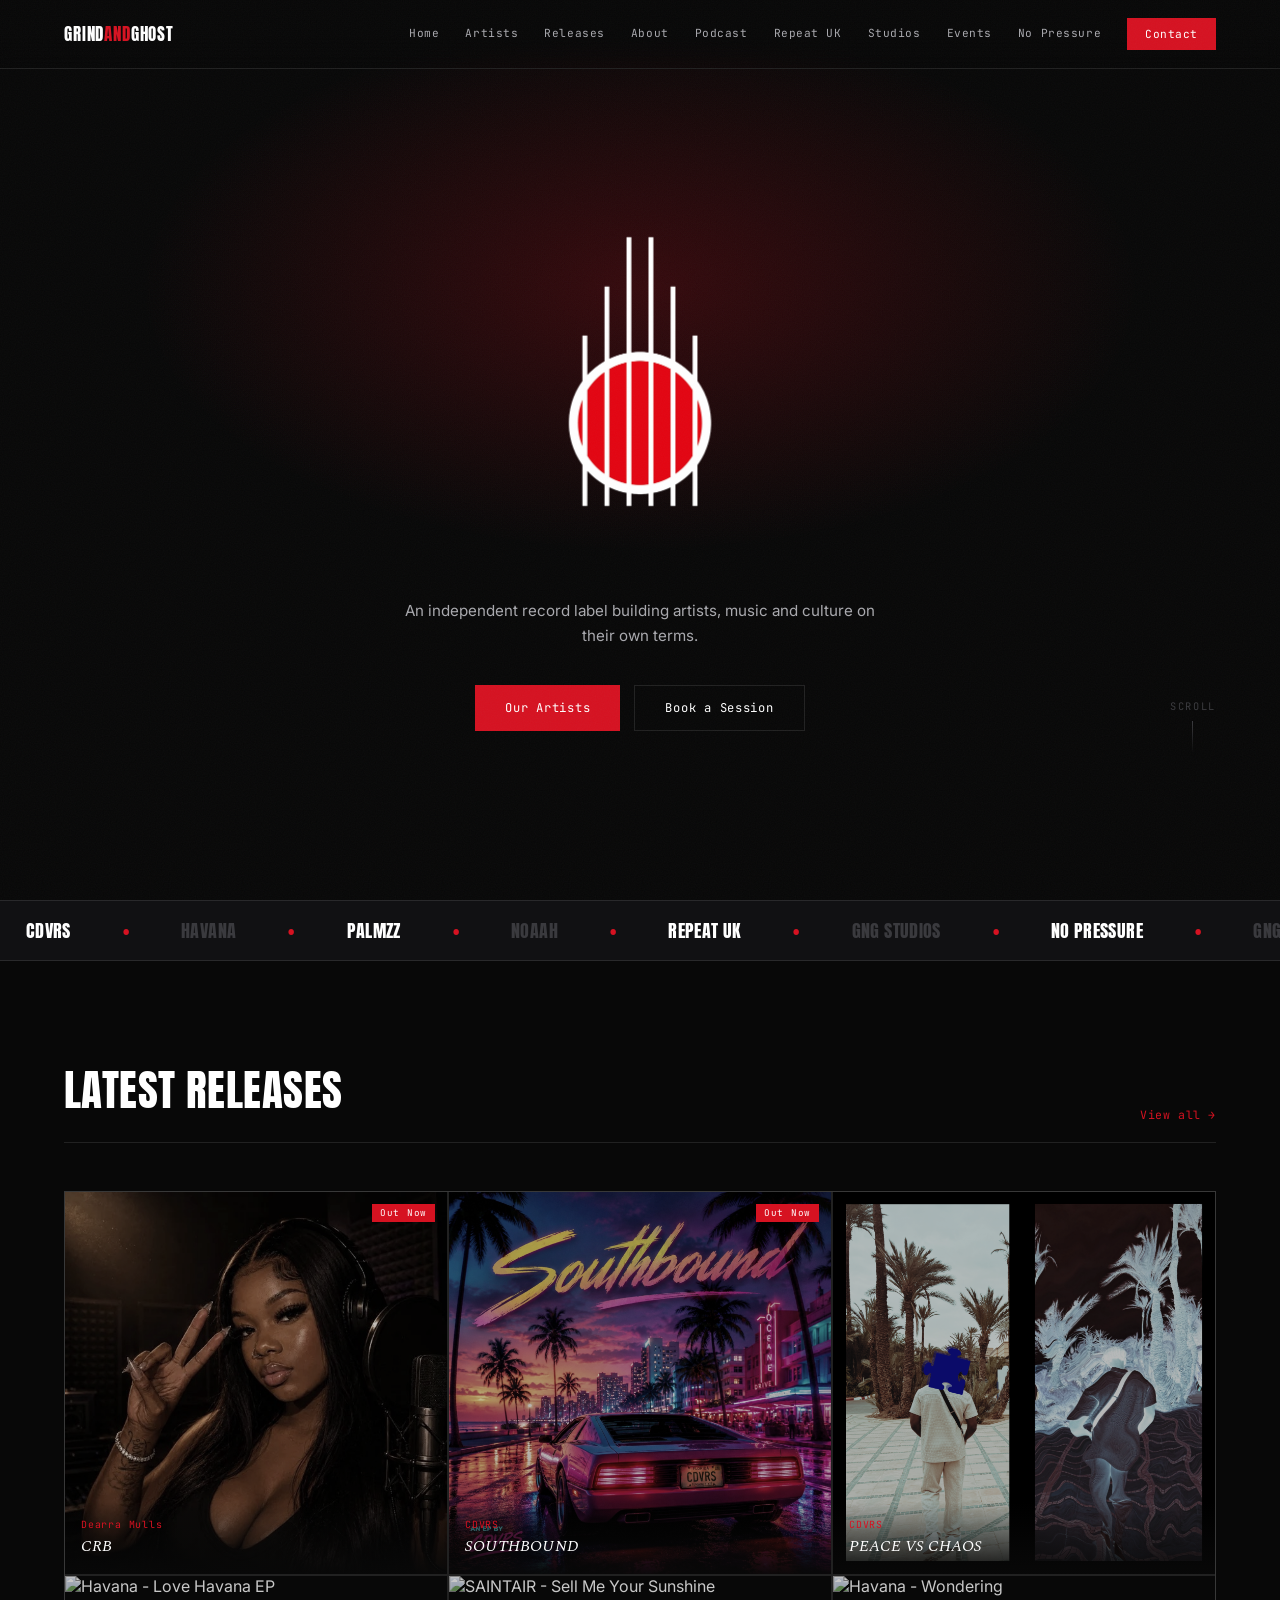
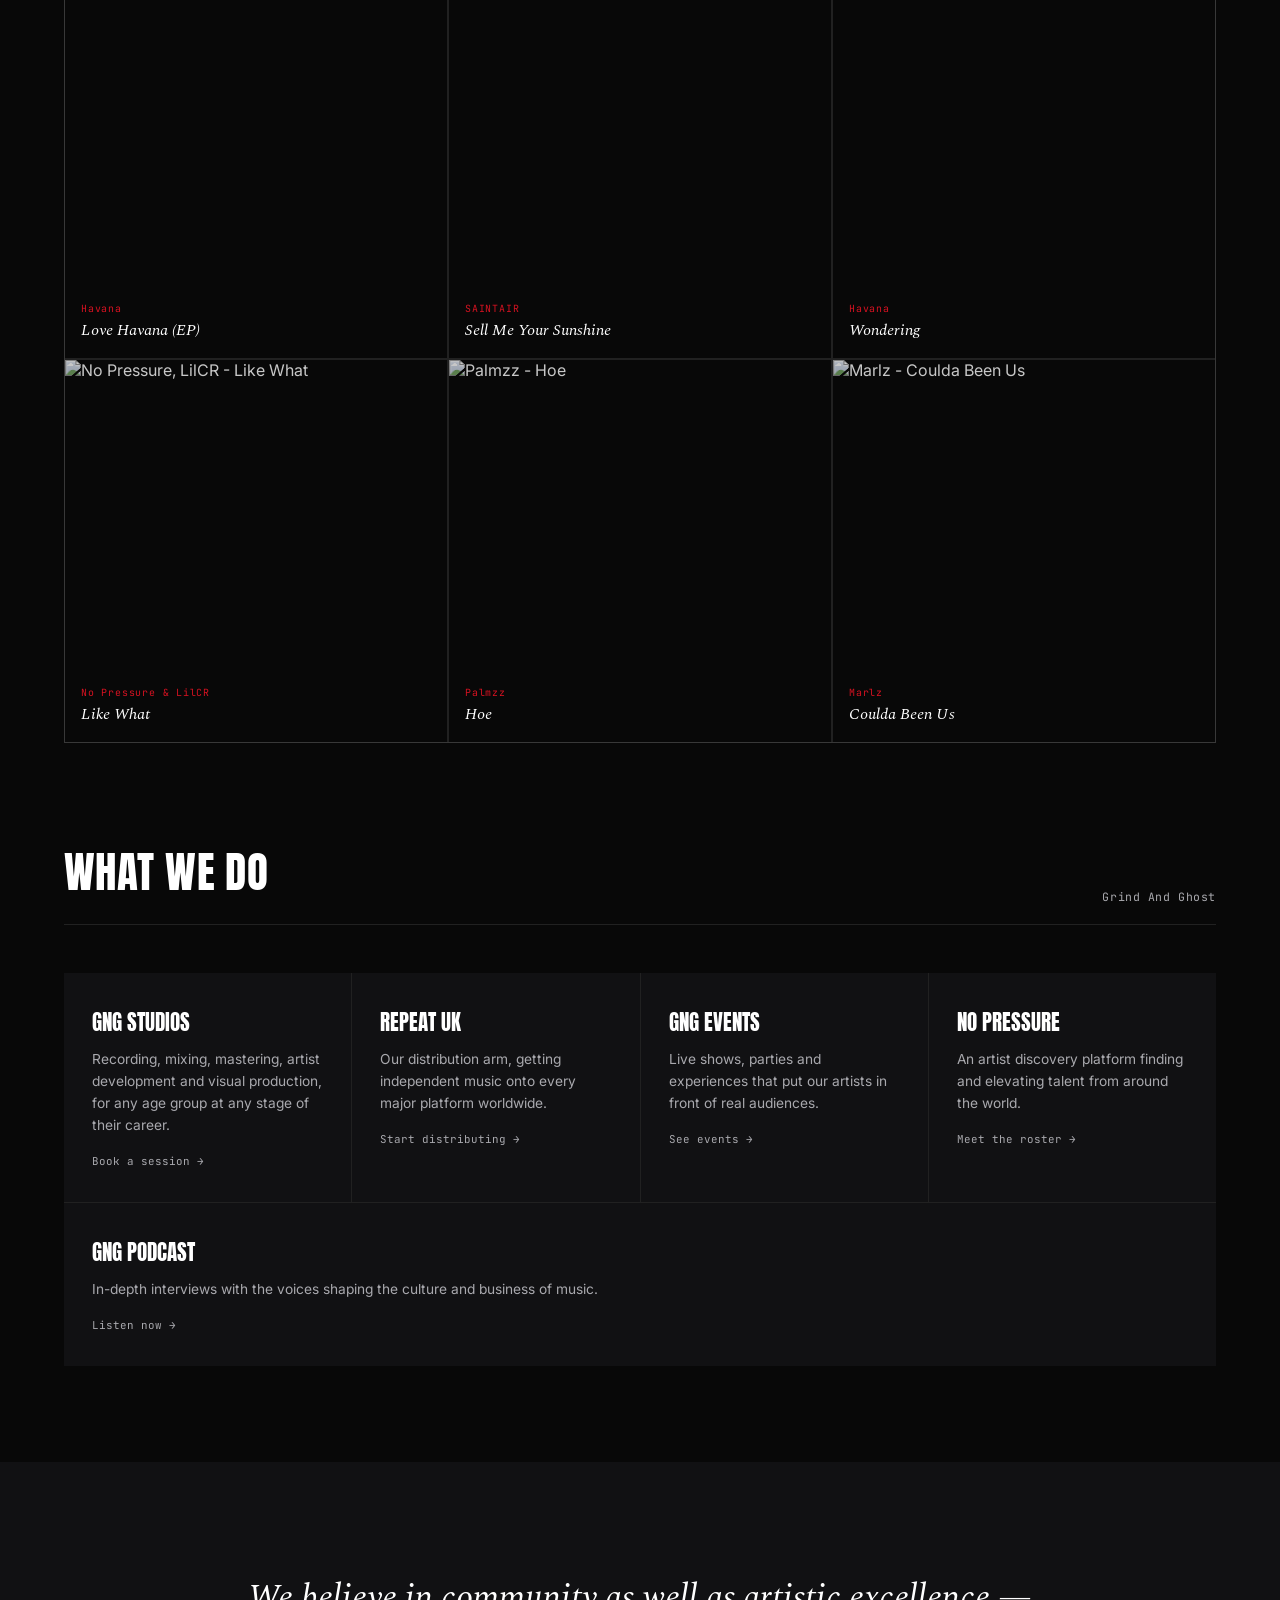
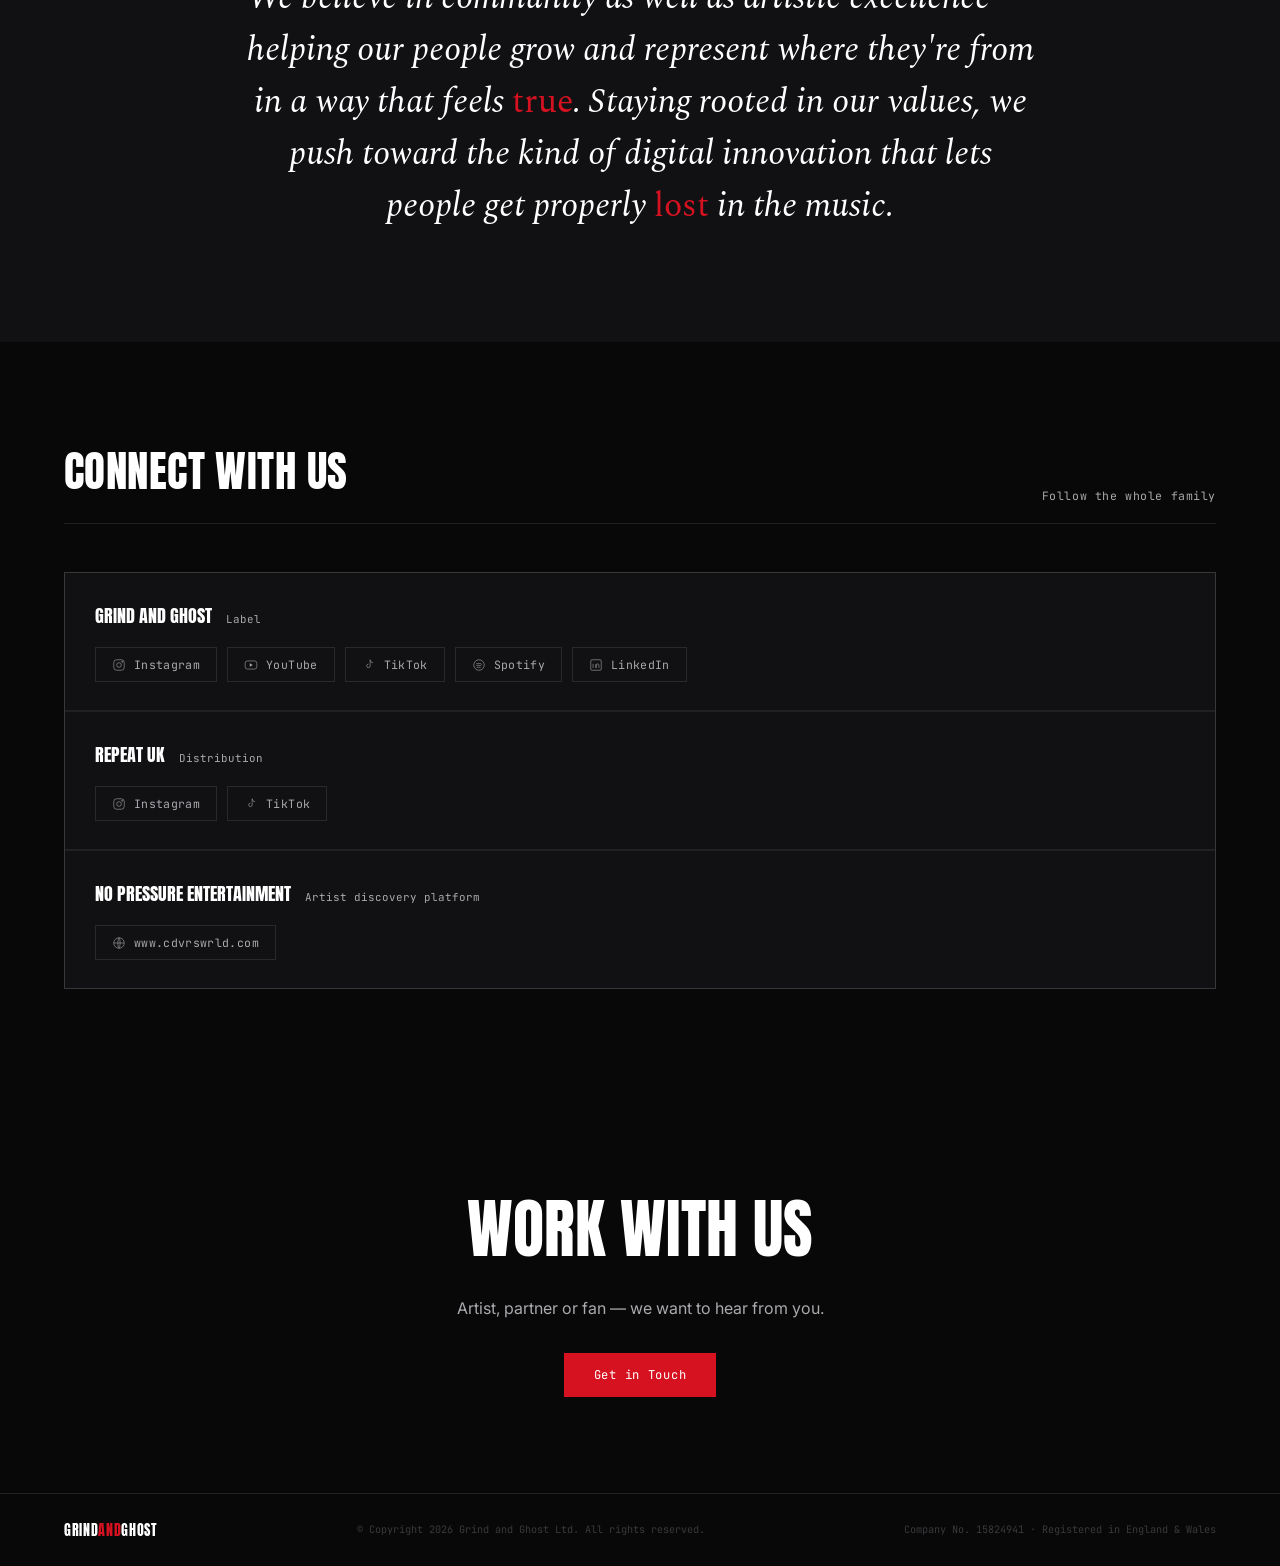
==== index.html @ 0cad4a70 "Support clean page routes and SEO" ====
<!DOCTYPE html>
<html lang="en">
<head>
<meta charset="UTF-8">
<meta name="viewport" content="width=device-width, initial-scale=1.0">
<title>Grind And Ghost </title>
<link rel="canonical" href="https://www.grindandghost.com/">
<meta property="og:url" content="https://www.grindandghost.com/">
<meta property="og:title" content="Grind And Ghost Records">
<meta property="og:site_name" content="Grind And Ghost Records">
<meta name="description" content="Grind And Ghost Records — independent label, studios, distribution and events.">
<link rel="icon" type="image/png" href="Images%20/GhostNGrind%20F2-11%20-%20Transparent.png">
<link href="https://fonts.googleapis.com/css2?family=Anton&family=Spectral:ital,wght@0,400;1,400&family=Inter:wght@400;500;600&family=JetBrains+Mono:wght@400;500&display=swap" rel="stylesheet">
<style>
:root{
  --black:#080808;
  --black2:#111113;
  --black3:#18181b;
  --white:#ffffff;
  --off:#a9a9ae;
  --red:#D61221;
  --red2:#b00e1b;
  --dim:#3a3a3e;
  --line:rgba(255,255,255,0.10);
}
*{margin:0;padding:0;box-sizing:border-box;}
html{scroll-behavior:smooth;}
body{background:var(--black);color:var(--white);font-family:'Inter',sans-serif;overflow-x:hidden;}
::selection{background:var(--red);color:var(--white);}
a{color:inherit;}
img{display:block;max-width:100%;}

/* ── GRAIN ── */
.grain{position:fixed;inset:0;pointer-events:none;z-index:100;opacity:0.035;
  background-image:url("data:image/svg+xml,%3Csvg xmlns='http://www.w3.org/2000/svg' width='200' height='200'%3E%3Cfilter id='n'%3E%3CfeTurbulence type='fractalNoise' baseFrequency='0.85' numOctaves='2' stitchTiles='stitch'/%3E%3C/filter%3E%3Crect width='100%25' height='100%25' filter='url(%23n)'/%3E%3C/svg%3E");}

/* ── REVEAL ── */
.reveal{opacity:0;transform:translateY(18px);transition:opacity .7s ease, transform .7s ease;}
.reveal.in{opacity:1;transform:translateY(0);}
@media(prefers-reduced-motion:reduce){.reveal{opacity:1;transform:none;transition:none;}}

/* ── HEADER ── */
header{
  position:fixed;top:0;left:0;right:0;z-index:50;
  display:flex;justify-content:space-between;align-items:center;
  padding:18px 5%;
  background:linear-gradient(to bottom,rgba(8,8,8,0.97) 55%,transparent);
  border-bottom:1px solid var(--line);
  backdrop-filter:blur(8px);
}
.logo{
  font-family:'Anton',sans-serif;font-size:1.05rem;letter-spacing:.05em;
  color:var(--white);text-decoration:none;cursor:pointer;
}
.logo span{color:var(--red);}
nav{display:flex;gap:26px;align-items:center;}
nav a{
  position:relative;color:var(--off);text-decoration:none;
  font-family:'JetBrains Mono',monospace;font-size:.7rem;
  letter-spacing:.05em;transition:color .2s;cursor:pointer;padding-bottom:3px;
}
nav a::after{
  content:'';position:absolute;left:0;bottom:0;width:0;height:1px;
  background:var(--red);transition:width .25s ease;
}
nav a:hover,nav a.active{color:var(--white);}
nav a:hover::after,nav a.active::after{width:100%;}
.nav-cta{
  background:var(--red);color:var(--white)!important;
  padding:9px 18px;font-family:'JetBrains Mono',monospace;
  font-size:.7rem;letter-spacing:.05em;border:none;cursor:pointer;
  transition:background .2s,transform .2s;text-decoration:none;
}
.nav-cta::after{display:none;}
.nav-cta:hover{background:var(--red2);transform:translateY(-1px);}
.burger{display:none;background:none;border:none;color:var(--white);
  font-family:'JetBrains Mono',monospace;font-size:.8rem;cursor:pointer;letter-spacing:.05em;}

/* ── PAGES ── */
.page{display:none;min-height:100svh;}
.page.active{display:block;}

/* ── HOME HERO ── */
.hero{
  min-height:100svh;display:flex;flex-direction:column;
  justify-content:center;align-items:center;text-align:center;
  padding:120px 5% 60px;
  background:radial-gradient(ellipse 60% 45% at 50% 32%,rgba(214,18,33,0.14),transparent 65%),var(--black);
  position:relative;overflow:hidden;
}
.hero-video-wrap{
  position:absolute;inset:0;z-index:0;overflow:hidden;pointer-events:none;
}
.hero-video-frame{
  position:absolute;top:50%;left:50%;
  width:100vw;height:56.25vw; /* 16:9 */
  min-height:100%;min-width:177.78vh; /* keeps 16:9 covering any container */
  transform:translate(-50%,-50%);
}
.hero-overlay{
  position:absolute;inset:0;z-index:1;
  background:
    radial-gradient(ellipse 60% 45% at 50% 32%,rgba(214,18,33,0.18),transparent 65%),
    linear-gradient(to bottom,rgba(8,8,8,.55) 0%,rgba(8,8,8,.75) 60%,rgba(8,8,8,.95) 100%);
}
.hero>*:not(.hero-video-wrap):not(.hero-overlay){position:relative;z-index:2;}
.hero-logo{
  width:min(72vw,520px);height:auto;
  object-fit:contain;
}
.hero h1{
  font-family:'Anton',sans-serif;font-weight:400;
  font-size:clamp(3.4rem,13vw,10.5rem);
  line-height:.85;text-transform:uppercase;letter-spacing:.01em;
}
.hero h1 .grind{color:var(--white);}
.hero h1 .and{
  display:block;font-family:'Spectral',serif;font-style:italic;font-weight:400;
  text-transform:none;font-size:.22em;color:var(--off);margin:.16em 0;letter-spacing:.02em;
}
.hero h1 .ghost{
  color:transparent;-webkit-text-stroke:1.5px var(--white);
  animation:flicker 8s ease-in-out infinite;
}
@keyframes flicker{0%,100%{opacity:1;}43%{opacity:1;}45%{opacity:.3;}47%{opacity:1;}74%{opacity:1;}75%{opacity:.5;}76%{opacity:1;}}
.hero-sub{max-width:480px;margin-top:30px;color:var(--off);font-size:.95rem;line-height:1.7;}
.hero-btns{display:flex;gap:14px;margin-top:36px;flex-wrap:wrap;justify-content:center;}
.btn-primary{
  background:var(--red);color:var(--white);padding:14px 30px;border:none;cursor:pointer;
  font-family:'JetBrains Mono',monospace;font-size:.76rem;letter-spacing:.06em;
  transition:.25s;text-decoration:none;display:inline-block;
}
.btn-primary:hover{background:var(--red2);transform:translateY(-2px);box-shadow:0 10px 30px -8px rgba(214,18,33,.5);}
.btn-outline{
  background:transparent;color:var(--white);padding:14px 30px;
  border:1px solid var(--line);cursor:pointer;
  font-family:'JetBrains Mono',monospace;font-size:.76rem;letter-spacing:.06em;
  transition:.25s;text-decoration:none;display:inline-block;
}
.btn-outline:hover{border-color:var(--white);transform:translateY(-2px);}
.btn-white{background:var(--white);color:var(--black);padding:14px 30px;border:none;cursor:pointer;font-family:'JetBrains Mono',monospace;font-size:.76rem;letter-spacing:.06em;transition:.25s;text-decoration:none;display:inline-block;}
.btn-white:hover{background:var(--off);transform:translateY(-2px);}
.scroll-hint{
  position:absolute;bottom:32px;left:50%;transform:translateX(-50%);
  display:flex;flex-direction:column;align-items:center;gap:8px;
  font-family:'JetBrains Mono',monospace;font-size:.65rem;letter-spacing:.16em;color:var(--dim);
}
.scroll-hint::after{content:'';width:1px;height:32px;background:linear-gradient(var(--dim),transparent);animation:drip 2.4s ease-in-out infinite;}
@keyframes drip{0%{transform:scaleY(0);transform-origin:top;opacity:0;}50%{opacity:1;transform:scaleY(1);}100%{opacity:0;transform:scaleY(1);}}
@media(prefers-reduced-motion:reduce){.hero h1 .ghost{animation:none;}.scroll-hint::after{animation:none;}}

/* ── MARQUEE ── */
.marquee-wrap{border-top:1px solid var(--line);border-bottom:1px solid var(--line);background:var(--black2);overflow:hidden;padding:16px 0;}
.marquee{display:flex;width:max-content;animation:scroll-left 32s linear infinite;}
.marquee span{
  font-family:'Anton',sans-serif;font-size:1.1rem;text-transform:uppercase;
  color:var(--dim);padding:0 26px;white-space:nowrap;letter-spacing:.02em;
  display:flex;align-items:center;gap:26px;
}
.marquee span.hi{color:var(--white);}
.marquee span::after{content:'•';color:var(--red);margin-left:26px;}
@keyframes scroll-left{from{transform:translateX(0);}to{transform:translateX(-50%);}}
@media(prefers-reduced-motion:reduce){.marquee{animation:none;}}

/* ── SECTION COMMONS ── */
.section{padding:96px 5%;}
.section-head{
  display:flex;justify-content:space-between;align-items:flex-end;
  border-bottom:1px solid var(--line);padding-bottom:20px;margin-bottom:48px;
  flex-wrap:wrap;gap:12px;
}
.section-head h2{
  font-family:'Anton',sans-serif;font-weight:400;
  font-size:clamp(1.8rem,3.5vw,2.7rem);text-transform:uppercase;letter-spacing:.01em;
}
.tag{font-family:'JetBrains Mono',monospace;font-size:.72rem;color:var(--off);letter-spacing:.05em;}

/* ── RELEASES GRID ── */
.releases-grid{display:grid;grid-template-columns:repeat(auto-fill,minmax(210px,1fr));gap:2px;background:var(--line);border:1px solid var(--line);}
.latest-releases-grid{grid-template-columns:repeat(3,minmax(0,1fr));}
.r-card{background:var(--black);aspect-ratio:1;position:relative;overflow:hidden;cursor:pointer;}
.r-card[hidden]{display:none;}
.release-search{display:flex;gap:12px;align-items:flex-end;margin-bottom:24px;}
.release-search .field{max-width:520px;}
.release-search input{width:100%;}
.release-search button{background:transparent;color:var(--off);border:1px solid var(--line);font-family:'JetBrains Mono',monospace;font-size:.7rem;letter-spacing:.05em;padding:10px 16px;cursor:pointer;transition:.2s;}
.release-search button:hover{color:var(--white);border-color:var(--white);}
.release-search-status{font-family:'JetBrains Mono',monospace;font-size:.68rem;color:var(--off);margin:-10px 0 18px;}
.release-empty{display:none;padding:42px 24px;border:1px solid var(--line);color:var(--off);font-family:'JetBrains Mono',monospace;font-size:.75rem;text-align:center;}
.release-empty.visible{display:block;}
@media(max-width:600px){.latest-releases-grid{grid-template-columns:repeat(2,minmax(0,1fr));}}
.r-card img{width:100%;height:100%;object-fit:cover;filter:grayscale(45%) brightness(.78);transition:filter .5s,transform .6s;}
.r-card:hover img{filter:grayscale(0%) brightness(1);transform:scale(1.06);}
.r-info{position:absolute;left:0;right:0;bottom:0;padding:16px;background:linear-gradient(to top,rgba(8,8,8,.97),transparent);}
.r-info .artist{display:block;font-family:'JetBrains Mono',monospace;font-size:.62rem;letter-spacing:.08em;color:var(--red);margin-bottom:3px;}
.r-info .title{font-family:'Spectral',serif;font-style:italic;font-size:1rem;}
.badge{position:absolute;top:12px;right:12px;background:var(--red);color:var(--white);font-family:'JetBrains Mono',monospace;font-size:.58rem;letter-spacing:.08em;padding:3px 8px;}

/* ── SERVICES ── */
.services-grid{display:flex;flex-wrap:wrap;gap:1px;background:var(--line);}
.services-grid .svc{flex:1 1 250px;}
.svc{background:var(--black2);padding:34px 26px;cursor:pointer;border-left:2px solid transparent;transition:.3s;}
.svc:hover{background:var(--black3);border-color:var(--red);}
.svc h3{font-family:'Anton',sans-serif;font-weight:400;font-size:1.3rem;text-transform:uppercase;margin-bottom:10px;}
.svc p{color:var(--off);font-size:.86rem;line-height:1.6;}
.svc .go{margin-top:18px;font-family:'JetBrains Mono',monospace;font-size:.68rem;color:var(--off);transition:color .2s;}
.svc:hover .go{color:var(--red);}

/* ── MANIFESTO ── */
.manifesto{background:var(--black2);text-align:center;padding:110px 5%;}
.manifesto blockquote{font-family:'Spectral',serif;font-style:italic;font-size:clamp(1.3rem,2.8vw,2.1rem);max-width:800px;margin:0 auto;line-height:1.55;color:var(--white);}
.manifesto blockquote .accent{color:var(--red);font-style:normal;}

/* ── SOCIAL HUB ── */
.social-hub{background:var(--black);}
.social-groups{display:flex;flex-direction:column;gap:2px;background:var(--line);border:1px solid var(--line);}
.social-group{background:var(--black2);padding:28px 30px;}
.social-group-head{display:flex;align-items:baseline;gap:14px;margin-bottom:18px;flex-wrap:wrap;}
.social-group-head h3{font-family:'Anton',sans-serif;font-weight:400;font-size:1.15rem;text-transform:uppercase;}
.social-group-head span{font-family:'JetBrains Mono',monospace;font-size:.68rem;color:var(--off);}
.social-links{display:flex;flex-wrap:wrap;gap:10px;}
.social-links a{
  display:flex;align-items:center;gap:8px;
  border:1px solid var(--line);padding:9px 16px;text-decoration:none;color:var(--off);
  font-family:'JetBrains Mono',monospace;font-size:.72rem;letter-spacing:.03em;
  transition:.2s;
}
.social-links a svg{width:14px;height:14px;flex-shrink:0;stroke:currentColor;fill:none;}
.social-links a:hover{background:var(--red);border-color:var(--red);color:var(--white);}

/* ── ARTIST BIO CARDS ── */
.page-hero{padding:150px 5% 76px;background:var(--black);border-bottom:1px solid var(--line);}
.page-hero h1{font-family:'Anton',sans-serif;font-weight:400;font-size:clamp(2.6rem,7.5vw,6.5rem);text-transform:uppercase;line-height:.88;margin-bottom:22px;}
.page-hero p{color:var(--off);max-width:560px;line-height:1.7;}

.artist-bios{display:flex;flex-direction:column;gap:2px;background:var(--line);border:1px solid var(--line);}
.artist-bio{background:var(--black2);padding:44px 5%;display:grid;grid-template-columns:220px 1fr;gap:40px;align-items:start;}
.artist-bio .avatar{
  width:220px;height:220px;background:linear-gradient(160deg,#1a0000,#080808);
  display:flex;align-items:center;justify-content:center;overflow:hidden;
}
.artist-bio .avatar img{width:100%;height:100%;object-fit:cover;filter:grayscale(35%) brightness(.85);}
.artist-bio .avatar span{font-family:'Anton',sans-serif;font-size:2.4rem;color:rgba(214,18,33,.22);}
.artist-bio h2{font-family:'Anton',sans-serif;font-weight:400;font-size:2rem;text-transform:uppercase;margin-bottom:6px;}
.artist-bio .genre{font-family:'JetBrains Mono',monospace;font-size:.7rem;color:var(--red);letter-spacing:.06em;margin-bottom:16px;}
.artist-bio p{color:var(--off);font-size:.9rem;line-height:1.75;margin-bottom:12px;max-width:640px;}
.artist-bio .abio-socials{display:flex;gap:10px;margin-top:16px;}
.artist-bio .abio-socials a{border:1px solid var(--line);padding:7px 14px;font-family:'JetBrains Mono',monospace;font-size:.68rem;text-decoration:none;color:var(--off);transition:.2s;display:flex;align-items:center;gap:6px;}
.artist-bio .abio-socials a svg{width:12px;height:12px;stroke:currentColor;fill:none;}
.artist-bio .abio-socials a:hover{background:var(--red);border-color:var(--red);color:var(--white);}
@media(max-width:720px){.artist-bio{grid-template-columns:1fr;}.artist-bio .avatar{width:140px;height:140px;}}

/* ── RELEASES PAGE ── */
.releases-full{padding:40px 5% 100px;}

/* ── ABOUT PAGE ── */
.about-body{padding:60px 5% 40px;max-width:900px;}
.about-body h2{font-family:'Anton',sans-serif;font-weight:400;font-size:clamp(1.5rem,3vw,2.2rem);text-transform:uppercase;margin-bottom:18px;margin-top:50px;}
.about-body h2:first-child{margin-top:0;}
.about-body p{color:var(--off);line-height:1.8;margin-bottom:16px;font-size:.95rem;}
.about-body p strong{color:var(--white);}
.team-grid{display:grid;grid-template-columns:repeat(auto-fit,minmax(240px,1fr));gap:2px;margin-top:14px;background:var(--line);border:1px solid var(--line);}
.team-card{background:var(--black2);padding:28px 24px;}
.team-card .name{font-family:'Anton',sans-serif;font-weight:400;font-size:1.2rem;text-transform:uppercase;}
.team-card .role{font-family:'JetBrains Mono',monospace;font-size:.66rem;color:var(--red);letter-spacing:.05em;margin-top:6px;line-height:1.5;}
.team-card .note{font-family:'Spectral',serif;font-style:italic;color:var(--off);font-size:.85rem;margin-top:10px;}

/* ── REPEAT UK ── */
.repeat-hero{background:linear-gradient(135deg,var(--red) 0%,#7a0000 100%);padding:150px 5% 76px;}
.repeat-hero h1{font-family:'Anton',sans-serif;font-weight:400;font-size:clamp(2.6rem,7.5vw,6.5rem);text-transform:uppercase;line-height:.88;color:var(--white);margin-bottom:16px;}
.repeat-hero p{color:rgba(255,255,255,.82);max-width:540px;line-height:1.7;}
.plans-grid{display:grid;grid-template-columns:repeat(auto-fit,minmax(250px,1fr));gap:2px;background:var(--line);}
.plan{background:var(--black2);padding:34px 26px;}
.plan.featured{background:var(--red);}
.plan .plan-name{font-family:'Anton',sans-serif;font-weight:400;font-size:1.4rem;text-transform:uppercase;margin-bottom:16px;}
.plan ul{list-style:none;display:flex;flex-direction:column;gap:10px;margin-bottom:26px;}
.plan ul li{font-size:.85rem;color:var(--off);padding-left:16px;position:relative;line-height:1.5;}
.plan.featured ul li{color:rgba(255,255,255,.88);}
.plan ul li::before{content:'';position:absolute;left:0;top:.5em;width:5px;height:5px;background:var(--red);}
.plan.featured ul li::before{background:var(--white);}
.faq-list{display:flex;flex-direction:column;}
.faq-item{border-bottom:1px solid var(--line);}
.faq-q{width:100%;background:none;border:none;color:var(--white);text-align:left;padding:20px 0;font-family:'Inter',sans-serif;font-size:.92rem;cursor:pointer;display:flex;justify-content:space-between;align-items:center;gap:16px;}
.faq-q .icon{color:var(--red);font-size:1.1rem;flex-shrink:0;}
.faq-a{max-height:0;overflow:hidden;transition:max-height .35s ease;color:var(--off);font-size:.88rem;line-height:1.7;}
.faq-a.open{max-height:300px;padding-bottom:18px;}

/* ── GNG STUDIOS ── */
.studios-services{display:flex;flex-wrap:wrap;gap:1px;background:var(--line);margin-bottom:56px;}
.studios-services .studio-svc{flex:1 1 220px;}
.studio-svc{background:var(--black2);padding:30px 24px;border-left:2px solid transparent;transition:.25s;}
.studio-svc:hover{border-color:var(--red);background:var(--black3);}
.studio-svc h3{font-family:'Anton',sans-serif;font-weight:400;font-size:1.1rem;text-transform:uppercase;margin-bottom:8px;}
.studio-svc p{color:var(--off);font-size:.84rem;line-height:1.55;}
.booking-cta{background:var(--red);padding:52px 5%;display:flex;justify-content:space-between;align-items:center;flex-wrap:wrap;gap:22px;}
.booking-cta h2{font-family:'Anton',sans-serif;font-weight:400;font-size:clamp(1.5rem,3vw,2.2rem);text-transform:uppercase;color:var(--white);}
.terms-box{background:var(--black2);padding:30px;border-left:2px solid var(--red);margin-top:14px;}
.terms-box h3{font-family:'Anton',sans-serif;font-weight:400;font-size:1.35rem;text-transform:uppercase;margin-bottom:24px;}
.terms-box h4{font-family:'JetBrains Mono',monospace;font-size:.76rem;letter-spacing:.04em;color:var(--white);margin:26px 0 10px;text-transform:uppercase;}
.terms-box h4:first-of-type{margin-top:0;}
.terms-box ul{padding-left:20px;margin:10px 0 16px;}
.terms-box li{color:var(--off);font-size:.84rem;line-height:1.7;margin-bottom:7px;}
.terms-box p{color:var(--off);font-size:.84rem;line-height:1.7;}
.terms-box p+p{margin-top:10px;}

/* ── PODCAST ── */
.ep-list{display:flex;flex-direction:column;gap:2px;background:var(--line);}
.ep{background:var(--black2);padding:24px 26px;display:flex;gap:18px;align-items:center;cursor:pointer;border-left:2px solid transparent;transition:.2s;}
.ep:hover{background:var(--black3);border-color:var(--red);}
.ep-num{font-family:'JetBrains Mono',monospace;font-size:.7rem;color:var(--dim);min-width:44px;}
.ep-info{flex:1;}
.ep-info h3{font-family:'Inter',sans-serif;font-weight:500;font-size:.92rem;margin-bottom:5px;}
.ep-info .ep-meta{font-family:'JetBrains Mono',monospace;font-size:.64rem;color:var(--off);}

/* ── EVENTS ── */
.events-note{background:var(--black2);padding:34px;border-left:2px solid var(--red);}
.events-note p{color:var(--off);font-size:.9rem;line-height:1.7;}
.events-note p+p{margin-top:12px;}

/* ── NO PRESSURE ── */
.np-intro{padding:56px 5%;max-width:820px;}
.np-intro p{color:var(--off);line-height:1.8;font-size:.95rem;margin-bottom:16px;}
.np-facts{display:grid;grid-template-columns:repeat(auto-fit,minmax(140px,1fr));gap:2px;background:var(--line);margin:36px 0;max-width:720px;}
.np-fact{background:var(--black2);padding:20px;text-align:center;}
.np-fact .country{font-family:'Anton',sans-serif;font-size:1rem;text-transform:uppercase;}

/* ── CONTACT PAGE ── */
.contact-wrap{display:grid;grid-template-columns:1fr 1fr;gap:70px;padding:56px 5% 40px;}
.contact-left h2{font-family:'Anton',sans-serif;font-weight:400;font-size:clamp(1.9rem,4vw,3rem);text-transform:uppercase;line-height:.95;margin-bottom:20px;}
.contact-left p{color:var(--off);line-height:1.7;max-width:400px;margin-bottom:24px;}
.contact-left a.email{font-family:'JetBrains Mono',monospace;color:var(--red);text-decoration:none;font-size:1rem;border-bottom:1px solid var(--red);padding-bottom:2px;}
form{display:flex;flex-direction:column;gap:16px;}
.row{display:flex;gap:16px;}
.field{flex:1;display:flex;flex-direction:column;gap:5px;}
label{font-family:'JetBrains Mono',monospace;font-size:.64rem;letter-spacing:.06em;color:var(--off);}
input,textarea{background:transparent;border:none;border-bottom:1px solid var(--line);color:var(--white);font-family:'Inter',sans-serif;font-size:.92rem;padding:10px 2px;outline:none;transition:border-color .2s;}
input:focus,textarea:focus{border-color:var(--red);}
textarea{resize:vertical;min-height:88px;}
.submit-btn{align-self:flex-start;background:var(--red);color:var(--white);border:none;font-family:'JetBrains Mono',monospace;font-size:.74rem;letter-spacing:.06em;padding:13px 26px;cursor:pointer;transition:.2s;margin-top:6px;}
.submit-btn:hover{background:var(--red2);transform:translateY(-2px);}
.form-success{font-family:'JetBrains Mono',monospace;font-size:.74rem;color:var(--red);margin-top:6px;}

/* ── FOOTER ── */
footer{border-top:1px solid var(--line);padding:26px 5%;display:flex;justify-content:space-between;align-items:center;flex-wrap:wrap;gap:12px;}
footer p{font-family:'JetBrains Mono',monospace;font-size:.64rem;color:var(--dim);}
footer .f-logo{font-family:'Anton',sans-serif;font-size:.85rem;letter-spacing:.05em;}
footer .f-logo span{color:var(--red);}

/* ── RESPONSIVE ── */
@media(max-width:900px){
  .contact-wrap{grid-template-columns:1fr;gap:44px;}
  .row{flex-direction:column;}
  .booking-cta{flex-direction:column;text-align:center;}
}
@media(max-width:768px){
  nav{position:fixed;top:0;right:0;height:100svh;width:74%;background:var(--black2);flex-direction:column;justify-content:center;gap:26px;padding:40px;transform:translateX(110%);transition:transform .35s ease;border-left:1px solid var(--line);z-index:49;}
  nav.open{transform:translateX(0);}
  nav a{font-size:.85rem;}
  .burger{display:block;z-index:51;position:relative;}
  .nav-cta{display:none;}
  .artist-bio{padding:34px 6%;}
}
@media(max-width:520px){
  .release-search{align-items:stretch;flex-direction:column;}
  .release-search .field{max-width:none;}
}
</style>
</head>
<body>

<div class="grain"></div>

<header>
  <div class="logo" onclick="go('home')">GRIND<span>AND</span>GHOST</div>
  <button class="burger" id="burger">MENU</button>
  <nav id="nav">
    <a href="/" onclick="go('home');return false;">Home</a>
    <a href="/artists" onclick="go('artists');return false;">Artists</a>
    <a href="/releases" onclick="go('releases');return false;">Releases</a>
    <a href="/about" onclick="go('about');return false;">About</a>
    <a href="/podcast" onclick="go('podcast');return false;">Podcast</a>
    <a href="/repeat" onclick="go('repeat');return false;">Repeat UK</a>
    <a href="/studios" onclick="go('studios');return false;">Studios</a>
    <a href="/events" onclick="go('events');return false;">Events</a>
    <a href="/nopressure" onclick="go('nopressure');return false;">No Pressure</a>
    <a href="/contact" onclick="go('contact');return false;" class="nav-cta">Contact</a>
  </nav>
</header>

<!-- ══════════════════════════════ HOME ══════════════════════════════ -->
<div id="page-home" class="page active">

  <div class="hero">
    <div class="hero-video-wrap">
      <video class="hero-video-frame" src="Images%20/0902.mp4"
        autoplay muted loop playsinline preload="auto"
        aria-label="Grind and Ghost background video"></video>
    </div>
    <div class="hero-overlay"></div>
    <img class="hero-logo" src="Images%20/GhostNGrind%20F2-11%20-%20Transparent.png" alt="Grind and Ghost">
    <p class="hero-sub">An independent record label building artists, music and culture on their own terms.</p>
    <div class="hero-btns">
      <button class="btn-primary" onclick="go('artists')">Our Artists</button>
      <button class="btn-outline" onclick="go('studios')">Book a Session</button>
    </div>
    <div class="scroll-hint">SCROLL</div>
  </div>

  <div class="marquee-wrap">
    <div class="marquee">
      <span class="hi">CDVRS</span><span>HAVANA</span><span class="hi">PALMZZ</span><span>NOAAH</span><span class="hi">REPEAT UK</span><span>GNG STUDIOS</span><span class="hi">NO PRESSURE</span><span>GNG EVENTS</span>
      <span class="hi">CDVRS</span><span>HAVANA</span><span class="hi">PALMZZ</span><span>NOAAH</span><span class="hi">REPEAT UK</span><span>GNG STUDIOS</span><span class="hi">NO PRESSURE</span><span>GNG EVENTS</span>
    </div>
  </div>

  <!-- RELEASES PREVIEW -->
  <div class="section reveal">
    <div class="section-head">
      <h2>Latest Releases</h2>
      <span class="tag" style="cursor:pointer;color:var(--red);" onclick="go('releases')">View all →</span>
    </div>
    <div class="releases-grid latest-releases-grid">
      <div class="r-card">
        <img src="Images /DMULLS.jpeg" alt="DMULLS"">
         <span class="badge">Out Now</span>
        <div class="r-info"><span class="artist">Dearra Mulls</span><span class="title">CRB</span></div>
      </div>
      <div class="r-card">
        <img src="Images /SOUTHBOUND COVER ART.JPG" alt="CDVRS - SOUTHBOUND">
         <span class="badge">Out Now</span>
        <div class="r-info"><span class="artist">CDVRS</span><span class="title">SOUTHBOUND</span></div>
      </div>
      <div class="r-card">
        <img src="Images /PEACE_VS_ CHAOS.png" alt="CDVRS - PEACE VS CHAOS">
        <div class="r-info"><span class="artist">CDVRS</span><span class="title">PEACE VS CHAOS</span></div>
      </div>
      <div class="r-card">
        <img src="https://static.wixstatic.com/media/d47fe6_d2923ff22c974ed7b32b780286e2e3c5~mv2.jpg" alt="Havana - Love Havana EP"> 
        <div class="r-info"><span class="artist">Havana</span><span class="title">Love Havana (EP)</span></div>
      </div>
      <div class="r-card">
        <img src="https://static.wixstatic.com/media/d47fe6_7c61aa3bfbd144419d035ca2f19e7826~mv2.jpg" alt="SAINTAIR - Sell Me Your Sunshine">
        <div class="r-info"><span class="artist">SAINTAIR</span><span class="title">Sell Me Your Sunshine</span></div>
      </div>
      <div class="r-card">
        <img src="https://static.wixstatic.com/media/d47fe6_87e1a03a274740d29d9d958937e986d7~mv2.jpg" alt="Havana - Wondering">
        <div class="r-info"><span class="artist">Havana</span><span class="title">Wondering</span></div>
      </div>
      <div class="r-card">
        <img src="https://static.wixstatic.com/media/d47fe6_7ccad37628ee4de1a29ada52da807a7f~mv2.jpg" alt="No Pressure, LilCR - Like What">
        <div class="r-info"><span class="artist">No Pressure &amp; LilCR</span><span class="title">Like What</span></div>
      </div>
      <div class="r-card">
        <img src="https://static.wixstatic.com/media/d47fe6_4cae421cd06b4369b6131d1e48c30961~mv2.jpg" alt="Palmzz - Hoe">
        <div class="r-info"><span class="artist">Palmzz</span><span class="title">Hoe</span></div>
      </div>
      <div class="r-card">
        <img src="https://static.wixstatic.com/media/d47fe6_c8d96eed6a75495cbfdb6a099d508cf4~mv2.png" alt="Marlz - Coulda Been Us">
        <div class="r-info"><span class="artist">Marlz</span><span class="title">Coulda Been Us</span></div>
      </div>
    </div>
  </div>

  <!-- SERVICES -->
  <div class="section reveal" style="padding-top:0;">
    <div class="section-head">
      <h2>What We Do</h2>
      <span class="tag">Grind And Ghost</span>
    </div>
    <div class="services-grid">
      <div class="svc" onclick="go('studios')">
        <h3>GNG Studios</h3>
        <p>Recording, mixing, mastering, artist development and visual production, for any age group at any stage of their career.</p>
        <div class="go">Book a session →</div>
      </div>
      <div class="svc" onclick="go('repeat')">
        <h3>Repeat UK</h3>
        <p>Our distribution arm, getting independent music onto every major platform worldwide.</p>
        <div class="go">Start distributing →</div>
      </div>
      <div class="svc" onclick="go('events')">
        <h3>GNG Events</h3>
        <p>Live shows, parties and experiences that put our artists in front of real audiences.</p>
        <div class="go">See events →</div>
      </div>
      <div class="svc" onclick="go('nopressure')">
        <h3>No Pressure</h3>
        <p>An artist discovery platform finding and elevating talent from around the world.</p>
        <div class="go">Meet the roster →</div>
      </div>
      <div class="svc" onclick="go('podcast')">
        <h3>GNG Podcast</h3>
        <p>In-depth interviews with the voices shaping the culture and business of music.</p>
        <div class="go">Listen now →</div>
      </div>
    </div>
  </div>

  <!-- MANIFESTO -->
  <div class="manifesto reveal">
    <blockquote>
      We believe in community as well as artistic excellence — helping our people grow and represent where they're from in a way that feels <span class="accent">true</span>. Staying rooted in our values, we push toward the kind of digital innovation that lets people get properly <span class="accent">lost</span> in the music.
    </blockquote>
  </div>

  <!-- SOCIAL HUB -->
  <div class="section social-hub reveal">
    <div class="section-head">
      <h2>Connect With Us</h2>
      <span class="tag">Follow the whole family</span>
    </div>
    <div class="social-groups">
      <div class="social-group">
        <div class="social-group-head"><h3>Grind And Ghost</h3><span>Label </span></div>
        <div class="social-links">
          <a href="https://www.instagram.com/grindandghost/" target="_blank" rel="noopener"><svg viewBox="0 0 24 24"><rect x="3" y="3" width="18" height="18" rx="5"/><circle cx="12" cy="12" r="4"/><circle cx="17.5" cy="6.5" r="1"/></svg>Instagram</a>
          <a href="https://www.youtube.com/@grindandghostrecords/featured" target="_blank" rel="noopener"><svg viewBox="0 0 24 24"><rect x="2" y="5" width="20" height="14" rx="4"/><path d="M10 9l5 3-5 3z" fill="currentColor" stroke="none"/></svg>YouTube</a>
          <a href="https://www.tiktok.com/@grindandghost?lang=en" target="_blank" rel="noopener"><svg viewBox="0 0 24 24"><path d="M14 3v10.5a3 3 0 1 1-3-3"/><path d="M14 3c0 3 2.5 5 5 5"/></svg>TikTok</a>
          <a href="https://open.spotify.com/artist/0DGQqQUltmg7eUOd0HeUaS" target="_blank" rel="noopener"><svg viewBox="0 0 24 24"><circle cx="12" cy="12" r="9"/><path d="M7 10c3-1 8-1 10 1M7.5 13c2.5-.8 6.5-.6 8.5.8M8 16c2-.5 5-.4 6.5.6"/></svg>Spotify</a>
          <a href="https://uk.linkedin.com/in/ayo-peters-698222203" target="_blank" rel="noopener"><svg viewBox="0 0 24 24"><rect x="3" y="3" width="18" height="18" rx="2"/><path d="M7 10v7M7 7v.01M12 17v-4.5c0-1.5 1-2.5 2.5-2.5S17 11 17 12.5V17M12 10.5V17"/></svg>LinkedIn</a>
        </div>
      </div>
      <div class="social-group">
        <div class="social-group-head"><h3>Repeat UK</h3><span>Distribution</span></div>
        <div class="social-links">
          <a href="https://www.instagram.com/repeat.uk/" target="_blank" rel="noopener"><svg viewBox="0 0 24 24"><rect x="3" y="3" width="18" height="18" rx="5"/><circle cx="12" cy="12" r="4"/><circle cx="17.5" cy="6.5" r="1"/></svg>Instagram</a>
          <a href="https://www.tiktok.com/@repeat.uk" target="_blank" rel="noopener"><svg viewBox="0 0 24 24"><path d="M14 3v10.5a3 3 0 1 1-3-3"/><path d="M14 3c0 3 2.5 5 5 5"/></svg>TikTok</a>
        </div>
      </div>
      <div class="social-group">
        <div class="social-group-head"><h3>No Pressure Entertainment</h3><span>Artist discovery platform</span></div>
        <div class="social-links">
          <a href="https://www.cdvrswrld.com/" target="_blank" rel="noopener"><svg viewBox="0 0 24 24"><circle cx="12" cy="12" r="9"/><path d="M3 12h18M12 3c2.5 2.5 2.5 15.5 0 18M12 3c-2.5 2.5-2.5 15.5 0 18"/></svg>www.cdvrswrld.com</a>
        </div>
      </div>
    </div>
  </div>

  <!-- CONTACT CTA -->
  <div class="section reveal" style="text-align:center;">
    <h2 style="font-family:'Anton',sans-serif;font-weight:400;font-size:clamp(2rem,5vw,4rem);text-transform:uppercase;margin-bottom:18px;">Work With Us</h2>
    <p style="color:var(--off);max-width:440px;margin:0 auto 30px;line-height:1.7;">Artist, partner or fan — we want to hear from you.</p>
    <button class="btn-primary" onclick="go('contact')">Get in Touch</button>
  </div>

</div>

<!-- ══════════════════════════════ ARTISTS ══════════════════════════════ -->
<div id="page-artists" class="page">
  <div class="page-hero">
    <h1>Our<br><span style="color:var(--red);">Artists</span></h1>
    <p>The roster building the sound of Grind And Ghost, one release at a time.</p>
  </div>
  <div class="section">
    <div class="artist-bios">
      <div class="artist-bio">
        <div class="avatar"><img src="Images%20/CDVRS.JPG" alt="CDVRS"></div>
        <div>
          <h2>CDVRS</h2>
          <div class="genre">Producer &amp; Engineer</div>
          <p>CDVRS (Cameron Dankwa) is a UK-based engineer and producer known for his work in urban and commercial music. His passion for music started in school, and by university he'd moved into engineering — using the COVID lockdowns to dive deeper into production with Logic and FL Studio, studying the greats along the way.</p>
          <p>What began as beat-making grew into a deeper love for mixing, taught largely through tutorials and mixing vocals for friends before his debut track with BabyBell (now MUDMUNI). By summer 2020 he'd expanded across university networks connecting with artists UK-wide, and in 2022 launched No Pressure — a platform now working with talent across France, Italy, Ghana and beyond. Today CDVRS runs his own collective alongside Grind and Ghost Records.</p>
          <div class="abio-socials">
            <a href="https://www.instagram.com/camerondankwa/" target="_blank" rel="noopener">Instagram</a>
            <a href="https://www.tiktok.com/@cdvrs_?lang=en" target="_blank" rel="noopener">TikTok</a>
            <a href="https://open.spotify.com/artist/5DWvafXQFBWjVcG9mfQ22t" target="_blank" rel="noopener">Spotify</a>
          </div>
        </div>
      </div>
      <div class="artist-bio">
        <div class="avatar"><img src="https://static.wixstatic.com/media/d47fe6_bf6500ea6e034bfa80d9725136d5be0f~mv2.jpg" alt="Havana"></div>
        <div>
          <h2>Havana</h2>
          <div class="genre">Alternative R&amp;B</div>
          <p>Havana is a London-based alternative R&amp;B singer-songwriter carving out a distinctive space with her deeply soulful sound and emotionally honest approach to music. Known for her rich vocal tone and transparent songwriting, she blends modern R&amp;B with the warmth of neo-soul.</p>
          <p>Her artistry explores loyalty, self-worth, desire and emotional growth — balancing vulnerability with confidence so the music feels personal yet universally relatable. As her presence in the UK R&amp;B scene keeps rising, she stands out for her honesty, depth and unmistakable soul.</p>
          <div class="abio-socials">
            <a href="https://www.instagram.com/havanabtw/" target="_blank" rel="noopener">Instagram</a>
            <a href="https://www.tiktok.com/@havanabtw" target="_blank" rel="noopener">TikTok</a>
            <a href="https://open.spotify.com/artist/0py69XCDWIykl7VofDhOk2" target="_blank" rel="noopener">Spotify</a>
          </div>
        </div>
      </div>
      <div class="artist-bio">
        <div class="avatar"><img src="https://static.wixstatic.com/media/d47fe6_7981cbf50643439580890d826deadb02~mv2.jpg" alt="Palmzz"></div>
        <div>
          <h2>Palmzz</h2>
          <div class="genre">UK Rap</div>
          <p>One of the newer signings to the Grind and Ghost family, Palmzz brings a unique sound and undeniable energy to the roster. With a fast-growing catalogue and thrilling plans in motion, Palmzz is set to make real waves in the industry.</p>
          <div class="abio-socials">
            <a href="https://www.instagram.com/palmzz.ldn/" target="_blank" rel="noopener">Instagram</a>
            <a href="https://www.tiktok.com/@palmzz.ldn?lang=en" target="_blank" rel="noopener">TikTok</a>
            <a href="https://open.spotify.com/artist/7B9W97wIupnqvsJVRK7XYB" target="_blank" rel="noopener">Spotify</a>
          </div>
        </div>
      </div>
      <div class="artist-bio">
        <div class="avatar"><img src="https://static.wixstatic.com/media/d47fe6_d04edb1b49774a1487116ff09b71d0df~mv2.jpg" alt="Noaah"></div>
        <div>
          <h2>Noaah</h2>
          <div class="genre">R&amp;B / Pop</div>
          <p>Noaah — the extra "A" a mark of his own artistic identity — is a London-based artist making music that aims to connect on a personal level. His lyrics invite listeners to find their own experience inside his, and he deeply values everyone who takes the time to sit with his music.</p>
          <div class="abio-socials">
            <a href="https://www.instagram.com/noaahmsc/?hl=en-gb" target="_blank" rel="noopener">Instagram</a>
            <a href="https://open.spotify.com/artist/3Og0HlgdW9l89ref8rY5DX" target="_blank" rel="noopener">Spotify</a>
          </div>
        </div>
      </div>
    </div>
  </div>
</div>

<!-- ══════════════════════════════ RELEASES ══════════════════════════════ -->
<div id="page-releases" class="page">
  <div class="page-hero">
    <h1>Releases</h1>
    <p>Everything that's come out of Grind And Ghost. </p>
  </div>
  <div class="releases-full">
    <div class="release-search">
      <div class="field">
        <label for="releaseSearch">Search releases</label>
        <input id="releaseSearch" type="search" placeholder="Search by song or artist" autocomplete="off">
      </div>
      <button id="clearReleaseSearch" type="button">Clear</button>
    </div>
    <p id="releaseSearchStatus" class="release-search-status" aria-live="polite"></p>
    <div class="releases-grid">
      <div class="r-card">
        <img src="https://static.wixstatic.com/media/d47fe6_d2923ff22c974ed7b32b780286e2e3c5~mv2.jpg" alt="Havana - Love Havana EP">
        <div class="r-info"><span class="artist">Havana</span><span class="title">Love Havana (EP)</span></div>
      </div>
      <div class="r-card">
        <img src="https://static.wixstatic.com/media/d47fe6_7c61aa3bfbd144419d035ca2f19e7826~mv2.jpg" alt="SAINTAIR - Sell Me Your Sunshine">
        <div class="r-info"><span class="artist">SAINTAIR</span><span class="title">Sell Me Your Sunshine</span></div>
      </div>
      <div class="r-card">
        <img src="https://static.wixstatic.com/media/d47fe6_87e1a03a274740d29d9d958937e986d7~mv2.jpg" alt="Havana - Wondering">
        <div class="r-info"><span class="artist">Havana</span><span class="title">Wondering</span></div>
      </div>
      <div class="r-card">
        <img src="https://static.wixstatic.com/media/d47fe6_7ccad37628ee4de1a29ada52da807a7f~mv2.jpg" alt="No Pressure, LilCR - Like What">
        <div class="r-info"><span class="artist">No Pressure &amp; LilCR</span><span class="title">Like What</span></div>
      </div>
      <div class="r-card">
        <img src="https://static.wixstatic.com/media/d47fe6_4cae421cd06b4369b6131d1e48c30961~mv2.jpg" alt="Palmzz - Hoe">
        <div class="r-info"><span class="artist">Palmzz</span><span class="title">Hoe</span></div>
      </div>
      <div class="r-card">
        <img src="https://static.wixstatic.com/media/d47fe6_c8d96eed6a75495cbfdb6a099d508cf4~mv2.png" alt="Marlz - Coulda Been Us">
        <div class="r-info"><span class="artist">Marlz</span><span class="title">Coulda Been Us</span></div>
      </div>
      <a class="r-card" href="https://ffm.to/8dxd248" target="_blank" rel="noopener">
        <img src="Images /LUCKY.jpeg" alt="SoLore - LUCKY$TARZ">
        <div class="r-info"><span class="artist">SoLore</span><span class="title">LUCKY$TARZ</span></div>
      </a>
      <a class="r-card" href="https://www.youtube.com/watch?v=ttB4kMAkF6I" target="_blank" rel="noopener">
        <img src="Images /Body_Litefeet.jpg" alt="wspkartel - Body Litefeet">
        <div class="r-info"><span class="artist">wspkartel</span><span class="title">Body Litefeet</span></div>
      </a>
      <a class="r-card" href="https://www.youtube.com/watch?v=-QPo3XJRsmM" target="_blank" rel="noopener">
        <img src="Images /SOUTHBOUND COVER ART.JPG" alt="CDVRS - BAKE">
        <div class="r-info"><span class="artist">CDVRS</span><span class="title">BAKE</span></div>
      </a>
      <a class="r-card" href="https://www.youtube.com/watch?v=TC-XBI7aqm0" target="_blank" rel="noopener">
        <img src="/Images /SOUTHBOUND COVER ART.JPG" alt="CDVRS - SOUTHBOUND">
        <div class="r-info"><span class="artist">CDVRS</span><span class="title">SOUTHBOUND</span></div>
      </a>
      <a class="r-card" href="https://www.youtube.com/watch?v=UAF0eF-xTvo" target="_blank" rel="noopener">
        <img src="Images /SOUTHBOUND COVER ART.JPG" alt="CDVRS - REFLECT">
        <div class="r-info"><span class="artist">CDVRS</span><span class="title">REFLECT</span></div>
      </a>
      <a class="r-card" href="https://www.youtube.com/watch?v=FzxCkDV_iBc" target="_blank" rel="noopener">
        <img src="Images /CHLOE.jpeg" alt="Chloe May">
        <div class="r-info"><span class="artist">Chloe May</span><span class="title">The Beginning of Chloe May</span></div>
      </a>
      <a class="r-card" href="https://www.youtube.com/watch?v=_l9l0o05L94" target="_blank" rel="noopener">
        <img src="Images /TWISTT.jpeg" alt="Twistt - SHINE">
        <div class="r-info"><span class="artist">Twistt</span><span class="title">SHINE</span></div>
      </a>
      <a class="r-card" href="https://www.youtube.com/watch?v=ZS8SCw09K9w" target="_blank" rel="noopener">
        <img src="Images /PEACE_VS_ CHAOS.png" alt="CDVRS - Peace VS Chaos">
        <div class="r-info"><span class="artist">CDVRS</span><span class="title">PEACE VS CHAOS</span></div>
      </a>
      <a class="r-card" href="https://www.youtube.com/watch?v=2wVzSHLqcZo" target="_blank" rel="noopener">
        <img src="Images /SAINTAIR__Sell Me...__3000x3000@72dpi.jpg" alt="Saintair - Sell Me Your Sunshine">
        <div class="r-info"><span class="artist">Saintair</span><span class="title">Sell Me Your Sunshine</span></div>
      </a>
      <a class="r-card" href="https://www.youtube.com/watch?v=VLI0Nil7-50" target="_blank" rel="noopener">
        <img src="Images /DRUNK.jpg" alt="LeeLee XI - Drunk Dial">
        <div class="r-info"><span class="artist">LeeLee XI</span><span class="title">Drunk Dial</span></div>
      </a>
      <a class="r-card" href="https://www.youtube.com/watch?v=7odyraJ0sSk" target="_blank" rel="noopener">
        <img src="Images /I_m_Back_Freestyle.jpg" alt="TeeJay - I'm Back Freestyle">
        <div class="r-info"><span class="artist">TeeJay</span><span class="title">I'm Back Freestyle</span></div>
      </a>
      <a class="r-card" href="https://www.youtube.com/watch?v=MNdzWJAGCgA" target="_blank" rel="noopener">
        <img src="https://i.ytimg.com/vi/MNdzWJAGCgA/hqdefault.jpg" alt="Mizzofficial - Lightning Mcqueen">
        <div class="r-info"><span class="artist">Mizzofficial</span><span class="title">Lightning Mcqueen</span></div>
      </a>
      <a class="r-card" href="https://www.youtube.com/watch?v=KxIU_V75AOc" target="_blank" rel="noopener">
        <img src="Images /MIM.jpg" alt="MIM - WEAZY">
        <div class="r-info"><span class="artist">MIM</span><span class="title">WEAZY (EP)</span></div>
      </a>
      <a class="r-card" href="https://www.youtube.com/watch?v=BHayBofoqSQ" target="_blank" rel="noopener">
        <img src="Images /IGORANCE IS BLISS.jpg" alt="Noaah - Ignorance Is Bliss">
        <div class="r-info"><span class="artist">Noaah</span><span class="title">Ignorance Is Bliss</span></div>
      </a>
      <a class="r-card" href="https://www.youtube.com/watch?v=Rvm-QvUnS9g" target="_blank" rel="noopener">
        <img src="Images /RED FLAG.jpg" alt="Noaah - Red Flag (Endless Love)">
        <div class="r-info"><span class="artist">Noaah</span><span class="title">Red Flag (Endless Love)</span></div>
      </a>
      <a class="r-card" href="https://www.youtube.com/watch?v=6fmKuH7Gdsw" target="_blank" rel="noopener">
        <img src="Images /ITS US.jpg" alt="Noaah feat. AstrowBeatz - IT'S US">
        <div class="r-info"><span class="artist">Noaah </span><span class="title">IT'S US (EP)</span></div>
      </a>
      <a class="r-card" href="https://www.youtube.com/watch?v=c5IetuNRnKU" target="_blank" rel="noopener">
        <img src="Images /Say_It_Right.jpg" alt="Tochi - Say It Right">
        <div class="r-info"><span class="artist">Tochi</span><span class="title">Say It Right</span></div>
      </a>
      <a class="r-card" href="https://www.youtube.com/watch?v=KqUlzvnHW10" target="_blank" rel="noopener">
        <img src="Images /WYTM.png" alt="Palmzz feat. Fmilli - WYTM G?">
        <div class="r-info"><span class="artist">Palmzz feat. Fmilli</span><span class="title">WYTM G?</span></div>
      </a>
      <a class="r-card" href="https://www.youtube.com/watch?v=nRSqCgOmahA" target="_blank" rel="noopener">
        <img src="Images /Nails & Toes.png" alt="Palmzz - Nails &amp; Toes">
        <div class="r-info"><span class="artist">Palmzz</span><span class="title">Nails &amp; Toes</span></div>
      </a>
      <a class="r-card" href="https://www.youtube.com/watch?v=XtZkNIY19jM" target="_blank" rel="noopener">
        <img src="Images /CORRECTANDSMOOTH.jpg" alt="Idris Miles feat. Megamikes - CORRECTANDSMOOTH">
        <div class="r-info"><span class="artist">Idris Miles feat. Megamikes</span><span class="title">CORRECTANDSMOOTH</span></div>
      </a>
      <a class="r-card" href="https://www.youtube.com/watch?v=JUQCbIO3Y3c" target="_blank" rel="noopener">
        <img src="Images /Amsterdam Remix.jpg" alt="Palmzz &amp; CD - Amsterdam Remix">
        <div class="r-info"><span class="artist">Palmzz &amp; CD</span><span class="title">Amsterdam Remix</span></div>
      </a>
      <a class="r-card" href="https://www.youtube.com/watch?v=NBqx1FXTA9o" target="_blank" rel="noopener">
        <img src="Images /Body_On_My_Mind.jpg" alt="Alyssa Palmer - Body On My Mind">
        <div class="r-info"><span class="artist">Alyssa Palmer</span><span class="title">Body On My Mind</span></div>
      </a>
      <a class="r-card" href="https://www.youtube.com/watch?v=fkRj1qdJPOw" target="_blank" rel="noopener">
        <img src="Images /BOUNCE.PNG" alt="CD - Bounce">
        <div class="r-info"><span class="artist">CD</span><span class="title">Bounce</span></div>
      </a>
      <a class="r-card" href="https://www.youtube.com/watch?v=X8XFz0BtJks" target="_blank" rel="noopener">
        <img src="Images /MVNCH.jpeg" alt="Mvnch - Bad Actress">
        <div class="r-info"><span class="artist">Mvnch</span><span class="title">Bad Actress</span></div>
      </a>
      <a class="r-card" href="https://www.youtube.com/watch?v=_zsDQ39vovI" target="_blank" rel="noopener">
        <img src="Images /AMSTERDAM.jpg" alt="Palmzz - Amsterdam">
        <div class="r-info"><span class="artist">Palmzz</span><span class="title">Amsterdam</span></div>
      </a>
      <a class="r-card" href="https://www.youtube.com/watch?v=HvRk1_Dx_4k" target="_blank" rel="noopener">
        <img src="Images /CRASH & MILL.jpg" alt="Palmzz - Million Jibbz">
        <div class="r-info"><span class="artist">Palmzz</span><span class="title">Million Jibbz</span></div>
      </a>
      <a class="r-card" href="https://www.youtube.com/watch?v=UMuutGg8RUs" target="_blank" rel="noopener">
        <img src="Images /CRASH & MILL.jpg" alt="Palmzz - Crash Out">
        <div class="r-info"><span class="artist">Palmzz</span><span class="title">Crash Out</span></div>
      </a>
      <a class="r-card" href="https://www.youtube.com/watch?v=KhF_feOTzGQ" target="_blank" rel="noopener">
        <img src="https://i.ytimg.com/vi/KhF_feOTzGQ/hqdefault.jpg" alt="Palmzz - U Sure?">
        <div class="r-info"><span class="artist">Palmzz</span><span class="title">U Sure?</span></div>
      </a>
      <a class="r-card" href="https://www.youtube.com/watch?v=TJhKnF90pqY" target="_blank" rel="noopener">
        <img src="Images /BUGGIN.jpeg" alt="Palmzz - Buggin">
        <div class="r-info"><span class="artist">Palmzz</span><span class="title">Buggin'</span></div>
      </a>
      <a class="r-card" href="https://www.youtube.com/watch?v=5hYPG9fFkwQ" target="_blank" rel="noopener">
        <img src="Images /LDCE.jpeg" alt="Paria - Love Don't Come Easy">
        <div class="r-info"><span class="artist">Paria</span><span class="title">Love Don't Come Easy</span></div>
      </a>
      <a class="r-card" href="https://www.youtube.com/watch?v=fZXKLdoH7qk" target="_blank" rel="noopener">
        <img src="https://i.ytimg.com/vi/fZXKLdoH7qk/hqdefault.jpg" alt="GIGI TANASE - Pull Up">
        <div class="r-info"><span class="artist">GIGI TANASE</span><span class="title">Pull Up</span></div>
      </a>
      <a class="r-card" href="https://www.youtube.com/watch?v=RMmIExtIzys" target="_blank" rel="noopener">
        <img src="Images /The_Watchlist__Vol__1.jpg" alt="Grind And Ghost - The Watchlist Vol. 1">
        <div class="r-info"><span class="artist">Grind And Ghost</span><span class="title">The Watchlist Vol. 1</span></div>
      </a>
      <a class="r-card" href="https://www.youtube.com/watch?v=4hwOsRdNQ5k" target="_blank" rel="noopener">
        <img src="Images /Captain.jpg" alt="Noaah - Captain">
        <div class="r-info"><span class="artist">Noaah</span><span class="title">Captain</span></div>
      </a>
      <a class="r-card" href="https://www.youtube.com/watch?v=ACPX_73rHAA" target="_blank" rel="noopener">
        <img src="Images /Overrated.jpg" alt="ZayGwop - Overrated">
        <div class="r-info"><span class="artist">ZayGwop</span><span class="title">Overrated</span></div>
      </a>
      <a class="r-card" href="https://www.youtube.com/watch?v=B1I5YH-6bx8" target="_blank" rel="noopener">
        <img src="Images /Closer.jpg" alt="J1Remz - Closer">
        <div class="r-info"><span class="artist">J1Remz</span><span class="title">Closer</span></div>
      </a>
      <a class="r-card" href="https://www.youtube.com/watch?v=VYf77sdjCHw" target="_blank" rel="noopener">
        <img src="https://i.ytimg.com/vi/VYf77sdjCHw/hqdefault.jpg" alt="Mizzofficial - Let's Go">
        <div class="r-info"><span class="artist">Mizzofficial</span><span class="title">Let's Go</span></div>
      </a>
      <a class="r-card" href="https://www.youtube.com/watch?v=q7JnUaFEaoQ" target="_blank" rel="noopener">
        <img src="https://i.ytimg.com/vi/q7JnUaFEaoQ/hqdefault.jpg" alt="Mizzofficial X Teejay - If I Told You">
        <div class="r-info"><span class="artist">Mizzofficial X Teejay</span><span class="title">If I Told You</span></div>
      </a>
      <a class="r-card" href="https://www.youtube.com/watch?v=1Xj27O0Co3Y" target="_blank" rel="noopener">
        <img src="https://i.ytimg.com/vi/1Xj27O0Co3Y/hqdefault.jpg" alt="Elzee - This Life">
        <div class="r-info"><span class="artist">Elzee</span><span class="title">This Life</span></div>
      </a>
      <a class="r-card" href="https://www.youtube.com/watch?v=XC8xkSfcOl8" target="_blank" rel="noopener">
        <img src="https://i.ytimg.com/vi/XC8xkSfcOl8/hqdefault.jpg" alt="Mizzofficial - All Night">
        <div class="r-info"><span class="artist">Mizzofficial</span><span class="title">All Night</span></div>
      </a>
      <a class="r-card" href="https://www.youtube.com/watch?v=LUkCPGrl8DY" target="_blank" rel="noopener">
        <img src="https://i.ytimg.com/vi/LUkCPGrl8DY/hqdefault.jpg" alt="Loose - Toxic (DTB)">
        <div class="r-info"><span class="artist">Loose</span><span class="title">Toxic (DTB)</span></div>
      </a>
    </div>
    <p id="releaseSearchEmpty" class="release-empty">No releases match your search.</p>
  </div>
</div>

<!-- ══════════════════════════════ ABOUT ══════════════════════════════ -->
<div id="page-about" class="page">
  <div class="page-hero">
    <h1>About<br><span style="color:var(--red);">Us</span></h1>
  </div>
  <div class="about-body section" style="padding-top:50px;">
    <h2>Who Are We</h2>
    <p><strong>Founder &amp; CEO — Ayo Peters</strong></p>
    <p>Ayo S. Peters is a young entrepreneur who established his own record label at the age of 17 — a dream he'd been carrying since 14, which in his own words stems from "always having loved the idea of helping artists, supporting their creative vision and representing them."</p>
    <p>While studying at Westminster University, where he graduated in 2024, Ayo was able to establish his own production company and used his skills to offer high-quality music and video production services. He took the vision further, entering the event management world under the Grind and Ghost umbrella, followed by an internationally run record label established by Cameron Dankwa.</p>
    <p>With Cameron, he expanded by incorporating a publishing and distribution branch to enable more artists to reach new heights. The mission with Grind and Ghost is to collaborate with creative and passionate individuals all over the world to provide services to artists and the music industry.</p>
    <p>Led by his drive to give back to society, Ayo also founded his own Community Interest Company to benefit young people across a range of career paths, creating opportunities for individuals who have walked where he has and bringing people together through various art forms.</p>

    <h2>The Team</h2>
    <div class="team-grid">
      <div class="team-card">
        <div class="name">Ayo Peters</div>
        <div class="role">Founder, CEO &amp; President</div>
      </div>
      <div class="team-card">
        <div class="name">Cameron 'CD' Dankwa</div>
        <div class="role">Creative Director<br>Founder &amp; CEO of No Pressure Entertainment</div>
      </div>
      <div class="team-card">
        <div class="name">Shrey Suchak</div>
        <div class="role">Head of Legal and Business Affairs Consultant<br>Founder of Illuminate Consulting</div>
        <div class="note">"Training to qualify as a solicitor"</div>
      </div>
    </div>

    <h2>Company Info</h2>
    <p>Grind and Ghost Ltd is registered in England and Wales under company registration number <strong>15824941</strong>.</p>
    <p>Contact: <a href="mailto:info@grindandghost.com" style="color:var(--red);">info@grindandghost.com</a></p>
  </div>
</div>

<!-- ══════════════════════════════ PODCAST ══════════════════════════════ -->
<div id="page-podcast" class="page">
  <div class="page-hero">
    <h1>Grind &amp; Ghost<br><span style="color:var(--red);">Podcast</span></h1>
    <p>A platform spotlighting influential voices from the music industry — professionals, artists, executives and creatives who've left their mark on the culture and business of music. Guests share their journeys, insights and the moments that shaped the scene, offering knowledge and inspiration to the next generation of talent.</p>
  </div>
  <div class="section">
    <div class="section-head"><h2>Episodes</h2><span class="tag">New episodes dropping</span></div>
    <div class="ep-list">
      <div class="ep">
        <span class="ep-num">EP 10</span>
        <div class="ep-info">
          <h3>Joseph Brice — Audio Engineer at Metropolis Studios</h3>
          <div class="ep-meta">
            <a href="https://open.spotify.com/show/7L7mT0xVDWUYKUgeixqra3" target="_blank" style="color:var(--red);text-decoration:none;">Spotify</a> ·
            <a href="https://www.youtube.com/watch?v=lTW9ziEApAU" target="_blank" style="color:var(--red);text-decoration:none;">YouTube</a>
          </div>
        </div>
      </div>
      <div class="ep">
        <span class="ep-num">EP 09</span>
        <div class="ep-info">
          <h3>DJ Tobz</h3>
          <div class="ep-meta"><a href="https://www.youtube.com/watch?v=2vtlHtRsGwY" target="_blank" style="color:var(--red);text-decoration:none;">YouTube</a></div>
        </div>
      </div>
      <div class="ep">
        <span class="ep-num">EP 08</span>
        <div class="ep-info">
          <h3>MCE Music Group</h3>
          <div class="ep-meta"><a href="https://www.youtube.com/watch?v=bYptxL3QYcU" target="_blank" style="color:var(--red);text-decoration:none;">YouTube</a></div>
        </div>
      </div>
      <div class="ep">
        <span class="ep-num">EP 07</span>
        <div class="ep-info">
          <h3>AJ and Umair — Artist, Major Labels &amp; Management</h3>
          <div class="ep-meta"><a href="https://www.youtube.com/watch?v=KoaIkWWocVc" target="_blank" style="color:var(--red);text-decoration:none;">YouTube</a></div>
        </div>
      </div>
      <div class="ep">
        <span class="ep-num">EP 06</span>
        <div class="ep-info">
          <h3>Lamar Waves</h3>
          <div class="ep-meta"><a href="https://www.youtube.com/watch?v=qAmHY_4u33k" target="_blank" style="color:var(--red);text-decoration:none;">YouTube</a></div>
        </div>
      </div>
      <div class="ep">
        <span class="ep-num">EP 05</span>
        <div class="ep-info">
          <h3>SK &amp; TK — Finesse Foreva</h3>
          <div class="ep-meta">
            <a href="https://open.spotify.com/episode/5KFcXqM6aAHcTVSKSMpU7W" target="_blank" style="color:var(--red);text-decoration:none;">Spotify</a> ·
            <a href="https://www.youtube.com/watch?v=BqIqx_bo0W4" target="_blank" style="color:var(--red);text-decoration:none;">YouTube</a>
          </div>
        </div>
      </div>
      <div class="ep">
        <span class="ep-num">EP 04</span>
        <div class="ep-info">
          <h3>AJ &amp; Umair — The Changing Landscape of the Music Industry</h3>
          <div class="ep-meta">
            <a href="https://open.spotify.com/show/7L7mT0xVDWUYKUgeixqra3" target="_blank" style="color:var(--red);text-decoration:none;">Spotify</a> ·
            <a href="https://www.youtube.com/watch?v=QRGTN3l0sLg" target="_blank" style="color:var(--red);text-decoration:none;">YouTube</a>
          </div>
        </div>
      </div>
      <div class="ep">
        <span class="ep-num">EP 03</span>
        <div class="ep-info">
          <h3>Charlie Torrible — Head of Data Insight</h3>
          <div class="ep-meta"><a href="https://www.youtube.com/watch?v=WLkdTBYTceQ" target="_blank" style="color:var(--red);text-decoration:none;">YouTube</a></div>
        </div>
      </div>
      <div class="ep">
        <span class="ep-num">EP 02</span>
        <div class="ep-info">
          <h3>Lloyd Murray — A&amp;R Manager</h3>
          <div class="ep-meta"><a href="https://www.youtube.com/watch?v=LXPcZ3951Qk" target="_blank" style="color:var(--red);text-decoration:none;">YouTube</a></div>
        </div>
      </div>
      <div class="ep">
        <span class="ep-num">EP 01</span>
        <div class="ep-info">
          <h3>Sadiq — Finding Your Way in the Music Industry</h3>
          <div class="ep-meta"><a href="https://www.youtube.com/watch?v=vGTrWGEpXWY" target="_blank" style="color:var(--red);text-decoration:none;">YouTube</a></div>
        </div>
      </div>
      <div class="ep">
        <span class="ep-num">INTRO</span>
        <div class="ep-info">
          <h3>Podcast Introduction — Hosted by Tatenda Ocean</h3>
          <div class="ep-meta"><a href="https://www.youtube.com/watch?v=pPAvE2eBNMI" target="_blank" style="color:var(--red);text-decoration:none;">YouTube</a></div>
        </div>
      </div>
      <div class="ep">
        <span class="ep-num">INTRO</span>
        <div class="ep-info">
          <h3>Podcast Introduction</h3>
          <div class="ep-meta"><a href="https://www.youtube.com/watch?v=ke2-wAku-Rw" target="_blank" style="color:var(--red);text-decoration:none;">YouTube</a></div>
        </div>
      </div>
    </div>
    <div style="text-align:center;margin-top:44px;">
      <div style="display:flex;gap:14px;justify-content:center;flex-wrap:wrap;">
        <a href="https://open.spotify.com/show/7L7mT0xVDWUYKUgeixqra3" target="_blank" class="btn-outline">Listen on Spotify</a>
        <a href="https://www.youtube.com/@grindandghostrecords/featured" target="_blank" class="btn-outline">Watch on YouTube</a>
      </div>
    </div>
  </div>
</div>

<!-- ══════════════════════════════ REPEAT UK ══════════════════════════════ -->
<div id="page-repeat" class="page">
  <div class="repeat-hero">
    <h1>Repeat<br>UK</h1>
    <p>Our distribution arm. Get your music onto every major platform worldwide — Spotify, Apple Music, TIDAL, Amazon and more. Built specifically for independent UK artists.</p>
  </div>
  <div class="section">
    <div class="section-head"><h2>Plans</h2><span class="tag">Choose what works for you</span></div>
    <div class="plans-grid">
      <div class="plan">
        <div class="plan-name">Starter</div>
        <ul>
          <li>1 single distributed</li>
          <li>All major platforms</li>
          <li>Basic analytics</li>
          <li>GNG team support</li>
        </ul>
        <button class="btn-outline" onclick="go('contact')">Get started</button>
      </div>
      <div class="plan featured">
        <div class="plan-name">Artist</div>
        <ul>
          <li>Unlimited releases</li>
          <li>All major platforms</li>
          <li>Full analytics dashboard</li>
          <li>Priority support</li>
          <li>Playlist pitching</li>
          <li>Pre-save campaigns</li>
        </ul>
        <button class="btn-white" onclick="go('contact')">Start distributing</button>
      </div>
      <div class="plan">
        <div class="plan-name">Label</div>
        <ul>
          <li>Unlimited releases &amp; artists</li>
          <li>Advanced analytics</li>
          <li>Dedicated account manager</li>
          <li>Playlist &amp; editorial pitching</li>
          <li>Marketing campaign support</li>
        </ul>
        <button class="btn-outline" onclick="go('contact')">Talk to us</button>
      </div>
    </div>
  </div>
  <div class="section" style="padding-top:0;">
    <div class="section-head"><h2>FAQs</h2></div>
    <div class="faq-list">
      <div class="faq-item">
        <button class="faq-q" onclick="toggleFaq(this)">How long does distribution take? <span class="icon">+</span></button>
        <div class="faq-a">Most platforms go live within 3–5 business days. We recommend submitting at least two weeks before your release date to allow time for pitching and pre-saves.</div>
      </div>
      <div class="faq-item">
        <button class="faq-q" onclick="toggleFaq(this)">Do I keep my rights? <span class="icon">+</span></button>
        <div class="faq-a">Yes, always. Repeat UK is a distribution service, not a label deal. You own your masters and your publishing — we simply get your music out there.</div>
      </div>
      <div class="faq-item">
        <button class="faq-q" onclick="toggleFaq(this)">When do I get paid? <span class="icon">+</span></button>
        <div class="faq-a">Royalties are paid monthly once platforms report them. Typical reporting cycles mean earnings from a given month usually appear about two months later.</div>
      </div>
      <div class="faq-item">
        <button class="faq-q" onclick="toggleFaq(this)">Which platforms do you distribute to? <span class="icon">+</span></button>
        <div class="faq-a">Spotify, Apple Music, TIDAL, Amazon Music, YouTube Music, Deezer, TikTok and 40+ more. If a platform exists, your music will be there.</div>
      </div>
    </div>
  </div>
  <div class="section" style="padding-top:0;">
    <div class="section-head"><h2>Follow Repeat UK</h2></div>
    <div class="social-links">
      <a href="https://www.instagram.com/repeat.uk/" target="_blank" rel="noopener"><svg viewBox="0 0 24 24"><rect x="3" y="3" width="18" height="18" rx="5"/><circle cx="12" cy="12" r="4"/><circle cx="17.5" cy="6.5" r="1"/></svg>Instagram</a>
      <a href="https://www.tiktok.com/@repeat.uk" target="_blank" rel="noopener"><svg viewBox="0 0 24 24"><path d="M14 3v10.5a3 3 0 1 1-3-3"/><path d="M14 3c0 3 2.5 5 5 5"/></svg>TikTok</a>
    </div>
  </div>
</div>

<!-- ══════════════════════════════ GNG STUDIOS ══════════════════════════════ -->
<div id="page-studios" class="page">
  <div class="page-hero" style="background:linear-gradient(to right,var(--black) 60%,#1a0000);">
    <h1>GNG<br><span style="color:var(--red);">Studios</span></h1>
    <p>A production company offering people of any age and stage the chance to start and grow a music career — studio time, music videos, artist development, mentoring and guidance, built to help up-and-coming creatives find their foundation.</p>
  </div>
  <div class="section">
    <div class="section-head"><h2>Services</h2></div>
    <div class="studios-services">
      <div class="studio-svc"><h3>Recording</h3><p>Full studio sessions with a professional engineer, from vocals to full production.</p></div>
      <div class="studio-svc"><h3>Mixing</h3><p>Stem mixing that balances every element into a mix that translates across systems.</p></div>
      <div class="studio-svc"><h3>Mastering</h3><p>Loudness-optimised masters ready for streaming, download and vinyl.</p></div>
      <div class="studio-svc"><h3>Distribution</h3><p>Straight into Repeat UK for release across every major platform.</p></div>
      <div class="studio-svc"><h3>Artist Development</h3><p>Mentoring and guidance to help you build a real foundation for your career.</p></div>
      <div class="studio-svc"><h3>Visuals &amp; Photography</h3><p>Music videos, cover art and content that matches the sound.</p></div>
    </div>

    <div class="section-head"><h2>Clients We've Worked With</h2><span class="tag">Studio &amp; production credits</span></div>
    <div style="display:flex;flex-wrap:wrap;gap:2px;background:var(--line);border:1px solid var(--line);margin-bottom:56px;">
      <div style="background:var(--black2);padding:28px 34px;flex:1;min-width:150px;text-align:center;">
        <div style="font-family:'Anton',sans-serif;font-size:1.4rem;text-transform:uppercase;letter-spacing:.02em;">TKANDZ</div>
      </div>
      <div style="background:var(--black2);padding:28px 34px;flex:1;min-width:150px;text-align:center;">
        <div style="font-family:'Anton',sans-serif;font-size:1.4rem;text-transform:uppercase;letter-spacing:.02em;">XENA</div>
      </div>
      <div style="background:var(--black2);padding:28px 34px;flex:1;min-width:150px;text-align:center;">
        <div style="font-family:'Anton',sans-serif;font-size:1.4rem;text-transform:uppercase;letter-spacing:.02em;">LILCR</div>
      </div>
      <div style="background:var(--black2);padding:28px 34px;flex:1;min-width:150px;text-align:center;">
        <div style="font-family:'Anton',sans-serif;font-size:1.4rem;text-transform:uppercase;letter-spacing:.02em;">BUDZ</div>
      </div>
      <div style="background:var(--black2);padding:28px 34px;flex:1;min-width:200px;text-align:center;border-left:2px solid var(--red);">
        <div style="font-family:'Anton',sans-serif;font-size:1.4rem;text-transform:uppercase;letter-spacing:.02em;">WARNER CHAPPELL</div>
        <div style="font-family:'JetBrains Mono',monospace;font-size:.62rem;color:var(--red);letter-spacing:.06em;margin-top:5px;">PUBLISHING PARTNER</div>
      </div>
    </div>

    <div class="terms-box">
      <h3>Policies</h3>

      <h4>1. Booking Policy</h4>
      <p>To help us keep bookings running smoothly, please note the following updated rescheduling policy:</p>
      <ul>
        <li><strong>24 Hours&rsquo; Notice:</strong> Please provide at least 24 hours&rsquo; notice if you need to reschedule your appointment.</li>
        <li><strong>Same-Day Rescheduling:</strong> Same-day rescheduling will incur a &pound;32 rebooking fee.</li>
        <li><strong>Free Rescheduling:</strong> You may reschedule your appointment up to 2 times free of charge, provided the required notice is given.</li>
        <li><strong>Third Reschedule:</strong> Any third reschedule will incur a &pound;32 rebooking fee.</li>
      </ul>
      <p>Thank you for your understanding and cooperation. We appreciate you helping us keep our bookings fair and organised for everyone.</p>

      <h4>2. Late Payment Policy</h4>
      <ul>
        <li>At Grind &amp; Ghost Studios, we offer payment plans to make our production, marketing, and creative services more accessible.</li>
        <li>By agreeing to a payment plan, you are committing to the payment dates that have been arranged.</li>
        <li>Payments must be made on or before the agreed due dates.</li>
        <li>Late payments will incur an additional &pound;10 every week, which will be added to your outstanding balance.</li>
        <li>Clients on a direct payment plan with Grind &amp; Ghost Studios will not receive their final product or files until the balance has been paid in full.</li>
        <li>For more flexible payment options, we also accept Clearpay and Klarna through our payment partners.</li>
      </ul>
      <p>This policy applies only to payment plans arranged directly with Grind &amp; Ghost Studios.</p>

      <h4>3. Studio Policy &mdash; Maximum Capacity</h4>
      <ul>
        <li>To ensure the best possible recording experience for every client, we kindly ask that no more than 3&ndash;4 people attend each studio session.</li>
        <li>Keeping the number of people in the studio to a minimum helps maintain a focused, professional environment and reduces unnecessary distractions or interference during recordings.</li>
      </ul>

      <h4>4. Respect for the Studio Environment</h4>
      <ul>
        <li>Treat the studio space and equipment with care at all times.</li>
        <li>No food or drink is allowed near studio equipment.</li>
        <li>Smoking or use of any illegal substances is strictly prohibited inside the studio.</li>
        <li>Clients are responsible for any damage caused during their session due to misuse or negligence.</li>
      </ul>

      <h4>5. Punctuality &amp; Session Timing</h4>
      <ul>
        <li>Sessions start and end at the scheduled time.</li>
        <li>Late arrival does not guarantee extended session time unless agreed upon in advance.</li>
        <li>If you are more than 30 minutes late without notice, your session may be cancelled, and your payment will be forfeited.</li>
      </ul>

      <h4>6. Respecting the Session Engineer</h4>
      <ul>
        <li>The engineer&rsquo;s role is to help you achieve the best quality in your session. Please communicate clearly and respectfully.</li>
        <li>Verbal abuse, aggressive behaviour, or any form of harassment towards the engineer will result in immediate termination of the session with no refund.</li>
        <li>Clients must follow all safety and workflow instructions provided by the engineer.</li>
      </ul>
    </div>

    <div class="booking-cta" style="margin-top:40px;">
      <h2>Ready to Book?</h2>
      <a href="https://wa.me/447541272227" target="_blank" class="btn-white">Book on WhatsApp</a>
    </div>
  </div>
</div>

<!-- ══════════════════════════════ EVENTS ══════════════════════════════ -->
<div id="page-events" class="page">
  <div class="page-hero">
    <h1>GNG<br><span style="color:var(--red);">Events</span></h1>
    <p>Creating unforgettable experiences that blend excitement, creativity and innovation — sparking joy, connecting people, and giving emerging talent a real platform.</p>
  </div>
  <div class="section">
    <div class="events-note">
      <p>Whether we're hosting a show or unveiling the latest drop under Grind And Ghost, our goal is to celebrate the energy of right now while setting the stage for what's next. Our events offer a space to have fun, discover new ideas, and see the next big thing in music.</p>
      <p>With every project, we're building a community of people who share a vision for what's possible when creativity and ambition collide.</p>
    </div>
    <div style="margin-top:44px;">
      <p style="font-family:'JetBrains Mono',monospace;font-size:.72rem;color:var(--red);letter-spacing:.06em;text-transform:uppercase;margin-bottom:12px;">Looking to collaborate with an events?</p>
      <p style="color:var(--off);font-size:.9rem;line-height:1.6;margin-bottom:22px;max-width:520px;"> Send us a message with your details and we'll get back to you soon.</p>
      <button class="btn-primary" onclick="go('contact')">Get in Touch</button>
    </div>
  </div>
</div>

<!-- ══════════════════════════════ NO PRESSURE ══════════════════════════════ -->
<div id="page-nopressure" class="page">
  <div class="page-hero">
    <h1>No Pressure<br><span style="color:var(--red);">Entertainment</span></h1>
    <p>An artist discovery platform dedicated to showcasing musical talent from around the globe.</p>
  </div>
  <div class="np-intro section">
    <p>No Pressure Ent. was created by producer/engineer Cameron 'CD' Dankwa during lockdown in 2020, when he set out to discover musical talent in other countries. It began as a run of freestyles with local artists he already worked with — then, episode by episode, grew into reaching out to artists overseas.</p>
    <p>The aim has stayed the same since day one: show and educate people on the different cultures music has to offer worldwide, and help each artist we work with find their own path forward. What started as a discovery series has since grown into a running music label.</p>
    <div class="np-facts">
      <div class="np-fact"><div class="country">UK</div></div>
      <div class="np-fact"><div class="country">France</div></div>
      <div class="np-fact"><div class="country">Italy</div></div>
      <div class="np-fact"><div class="country">Spain</div></div>
    </div>
    <p>That's the ground No Pressure has covered so far, with more territory planned ahead.</p>
    <div style="display:flex;gap:14px;flex-wrap:wrap;margin-top:8px;">
      <a href="https://www.cdvrswrld.com/" target="_blank" class="btn-primary">Visit No Pressure</a>
      <button class="btn-outline" onclick="go('contact')">Submit Your Music</button>
    </div>
  </div>
</div>

<!-- ══════════════════════════════ CONTACT ══════════════════════════════ -->
<div id="page-contact" class="page">
  <div class="page-hero">
    <h1>Get in<br><span style="color:var(--red);">Touch</span></h1>
    <p>Contact us for general enquiries and submissions — artist, partner, press or just a fan, we read everything.</p>
  </div>
  <div class="contact-wrap">
    <div class="contact-left">
      <h2>Let's Talk</h2>
      <p>Whether you're an artist looking for a home, a brand wanting to partner, or you just want to know more about what we do — the door's open.</p>
      <a class="email" href="mailto:info@grindandghost.com">info@grindandghost.com</a>
    </div>
    <form action="https://formsubmit.co/7fffa3c4914cec3c7e80255e3ddc2fd7" method="POST" onsubmit="sessionStorage.setItem('formSubmitted','1')">
      <input type="hidden" name="_subject" value="New Grind And Ghost website enquiry">
      <input type="hidden" name="_template" value="table">
      <input type="hidden" name="_next" value="https://grind-and-ghost-website.vercel.app/#contact">
      <input type="hidden" name="_autoresponse" value="Thanks for contacting Grind And Ghost. We have received your message and will be in touch soon.">
      <div class="row">
        <div class="field"><label for="fn">First name</label><input id="fn" name="first_name" type="text" required></div>
        <div class="field"><label for="ln">Last name</label><input id="ln" name="last_name" type="text" required></div>
      </div>
      <div class="field"><label for="em">Email</label><input id="em" name="email" type="email" required></div>
      <div class="field"><label for="msg">Message</label><textarea id="msg" name="message" required></textarea></div>
      <button type="submit" class="submit-btn">Send</button>
      <p id="formSuccess" class="form-success" style="display:none;" aria-live="polite"></p>
    </form>
  </div>

  <div class="section social-hub" style="padding-top:20px;">
    <div class="section-head"><h2>Connect With Us</h2></div>
    <div class="social-groups">
      <div class="social-group">
        <div class="social-group-head"><h3>Grind &amp; Ghost</h3><span>Label</span></div>
        <div class="social-links">
          <a href="https://www.instagram.com/grindandghost/" target="_blank" rel="noopener"><svg viewBox="0 0 24 24"><rect x="3" y="3" width="18" height="18" rx="5"/><circle cx="12" cy="12" r="4"/><circle cx="17.5" cy="6.5" r="1"/></svg>Instagram</a>
          <a href="https://www.youtube.com/@grindandghostrecords/featured" target="_blank" rel="noopener"><svg viewBox="0 0 24 24"><rect x="2" y="5" width="20" height="14" rx="4"/><path d="M10 9l5 3-5 3z" fill="currentColor" stroke="none"/></svg>YouTube</a>
          <a href="https://www.tiktok.com/@grindandghost?lang=en" target="_blank" rel="noopener"><svg viewBox="0 0 24 24"><path d="M14 3v10.5a3 3 0 1 1-3-3"/><path d="M14 3c0 3 2.5 5 5 5"/></svg>TikTok</a>
          <a href="https://open.spotify.com/artist/0DGQqQUltmg7eUOd0HeUaS" target="_blank" rel="noopener"><svg viewBox="0 0 24 24"><circle cx="12" cy="12" r="9"/><path d="M7 10c3-1 8-1 10 1M7.5 13c2.5-.8 6.5-.6 8.5.8M8 16c2-.5 5-.4 6.5.6"/></svg>Spotify</a>
          <a href="https://uk.linkedin.com/in/ayo-peters-698222203" target="_blank" rel="noopener"><svg viewBox="0 0 24 24"><rect x="3" y="3" width="18" height="18" rx="2"/><path d="M7 10v7M7 7v.01M12 17v-4.5c0-1.5 1-2.5 2.5-2.5S17 11 17 12.5V17M12 10.5V17"/></svg>LinkedIn</a>
        </div>
      </div>
      <div class="social-group">
        <div class="social-group-head"><h3>Repeat UK</h3><span>Distribution</span></div>
        <div class="social-links">
          <a href="https://www.instagram.com/repeat.uk/" target="_blank" rel="noopener"><svg viewBox="0 0 24 24"><rect x="3" y="3" width="18" height="18" rx="5"/><circle cx="12" cy="12" r="4"/><circle cx="17.5" cy="6.5" r="1"/></svg>Instagram</a>
          <a href="https://www.tiktok.com/@repeat.uk" target="_blank" rel="noopener"><svg viewBox="0 0 24 24"><path d="M14 3v10.5a3 3 0 1 1-3-3"/><path d="M14 3c0 3 2.5 5 5 5"/></svg>TikTok</a>
        </div>
      </div>
      <div class="social-group">
        <div class="social-group-head"><h3>No Pressure Entertainment</h3><span>Artist discovery platform</span></div>
        <div class="social-links">
          <a href="https://www.cdvrswrld.com/" target="_blank" rel="noopener"><svg viewBox="0 0 24 24"><circle cx="12" cy="12" r="9"/><path d="M3 12h18M12 3c2.5 2.5 2.5 15.5 0 18M12 3c-2.5 2.5-2.5 15.5 0 18"/></svg>www.cdvrswrld.com</a>
        </div>
      </div>
    </div>
  </div>
</div>

<!-- FOOTER -->
<footer id="site-footer" style="display:none;">
  <div class="f-logo">GRIND<span>AND</span>GHOST</div>
  <p>© Copyright 2026 Grind and Ghost Ltd. All rights reserved.</p>
  <p>Company No. 15824941 · Registered in England &amp; Wales</p>
</footer>

<script>
  const pages = ['home','artists','releases','about','podcast','repeat','studios','events','nopressure','contact'];
  const pageSeo = {
    home: ['Grind And Ghost Records', 'Grind And Ghost Records — independent label, studios, distribution and events.'],
    artists: ['Artists | Grind And Ghost Records', 'Meet the artists building the sound of Grind And Ghost, one release at a time.'],
    releases: ['Releases | Grind And Ghost Records', 'Explore music released through Grind And Ghost Records and Repeat UK.'],
    about: ['About | Grind And Ghost Records', 'Learn about Grind And Ghost Records, our team, mission and creative community.'],
    podcast: ['Podcast | Grind And Ghost Records', 'Listen to Grind And Ghost podcast episodes featuring artists, executives and music industry creatives.'],
    repeat: ['Repeat UK | Grind And Ghost Records', 'Distribute independent music worldwide with Repeat UK, the distribution arm of Grind And Ghost.'],
    studios: ['GNG Studios | Grind And Ghost Records', 'Book recording, mixing, mastering, artist development and visual production at GNG Studios.'],
    events: ['Events | Grind And Ghost Records', 'Discover Grind And Ghost showcases, live events and creative experiences.'],
    nopressure: ['No Pressure Entertainment | Grind And Ghost Records', 'Discover musical talent from around the globe with No Pressure Entertainment.'],
    contact: ['Contact | Grind And Ghost Records', 'Contact Grind And Ghost Records for artist submissions, partnerships, press and general enquiries.']
  };

  function go(id){
    pages.forEach(p=>{
      const el = document.getElementById('page-'+p);
      if(el) el.classList.toggle('active', p===id);
    });
    document.querySelectorAll('nav a').forEach(a=>a.classList.remove('active'));
    document.getElementById('site-footer').style.display = 'flex';
    window.scrollTo({top:0,behavior:'instant'});
    document.getElementById('nav').classList.remove('open');
    document.title = pageSeo[id][0];
    document.querySelector('meta[name="description"]').setAttribute('content', pageSeo[id][1]);
    history.pushState(null,'','#'+id);
    initReveal();
  }

  window.addEventListener('load',()=>{
    const hash = location.hash.replace('#','');
    const path = location.pathname.replace(/^\/+|\/+$/g,'');
    const initialPage = hash && pages.includes(hash) ? hash : pages.includes(path) ? path : 'home';
    go(initialPage);
    const submitted = sessionStorage.getItem('formSubmitted') || new URLSearchParams(location.search).has('submitted');
    if(submitted){
      const success = document.getElementById('formSuccess');
      success.textContent = "Thanks for submitting — we'll be in touch.";
      success.style.display = 'block';
      sessionStorage.removeItem('formSubmitted');
      if(location.search) history.replaceState(null,'',location.pathname + location.hash);
    }
    initReveal();
  });

  document.getElementById('burger').addEventListener('click',()=>{
    document.getElementById('nav').classList.toggle('open');
  });

  const releaseSearch = document.getElementById('releaseSearch');
  const clearReleaseSearch = document.getElementById('clearReleaseSearch');
  const releaseSearchStatus = document.getElementById('releaseSearchStatus');
  const releaseSearchEmpty = document.getElementById('releaseSearchEmpty');
  const releaseCards = document.querySelectorAll('#page-releases .releases-grid .r-card');

  function filterReleases(){
    const query = releaseSearch.value.trim().toLowerCase();
    let visibleCount = 0;
    releaseCards.forEach(card=>{
      const artist = card.querySelector('.artist')?.textContent.toLowerCase() || '';
      const title = card.querySelector('.title')?.textContent.toLowerCase() || '';
      const matches = !query || artist.includes(query) || title.includes(query);
      card.hidden = !matches;
      if(matches) visibleCount++;
    });
    releaseSearchStatus.textContent = query ? `${visibleCount} release${visibleCount === 1 ? '' : 's'} found` : `${visibleCount} releases`;
    releaseSearchEmpty.classList.toggle('visible', visibleCount === 0);
  }

  releaseSearch.addEventListener('input', filterReleases);
  clearReleaseSearch.addEventListener('click',()=>{
    releaseSearch.value = '';
    releaseSearch.focus();
    filterReleases();
  });
  filterReleases();

  function toggleFaq(btn){
    const answer = btn.nextElementSibling;
    const icon = btn.querySelector('.icon');
    const isOpen = answer.classList.toggle('open');
    icon.textContent = isOpen ? '−' : '+';
  }

  let revealObserver;
  function initReveal(){
    if(revealObserver) revealObserver.disconnect();
    revealObserver = new IntersectionObserver((entries)=>{
      entries.forEach(en=>{ if(en.isIntersecting){ en.target.classList.add('in'); revealObserver.unobserve(en.target); } });
    },{threshold:.12});
    document.querySelectorAll('.page.active .reveal').forEach(el=>revealObserver.observe(el));
  }
</script>
</body>
</html>
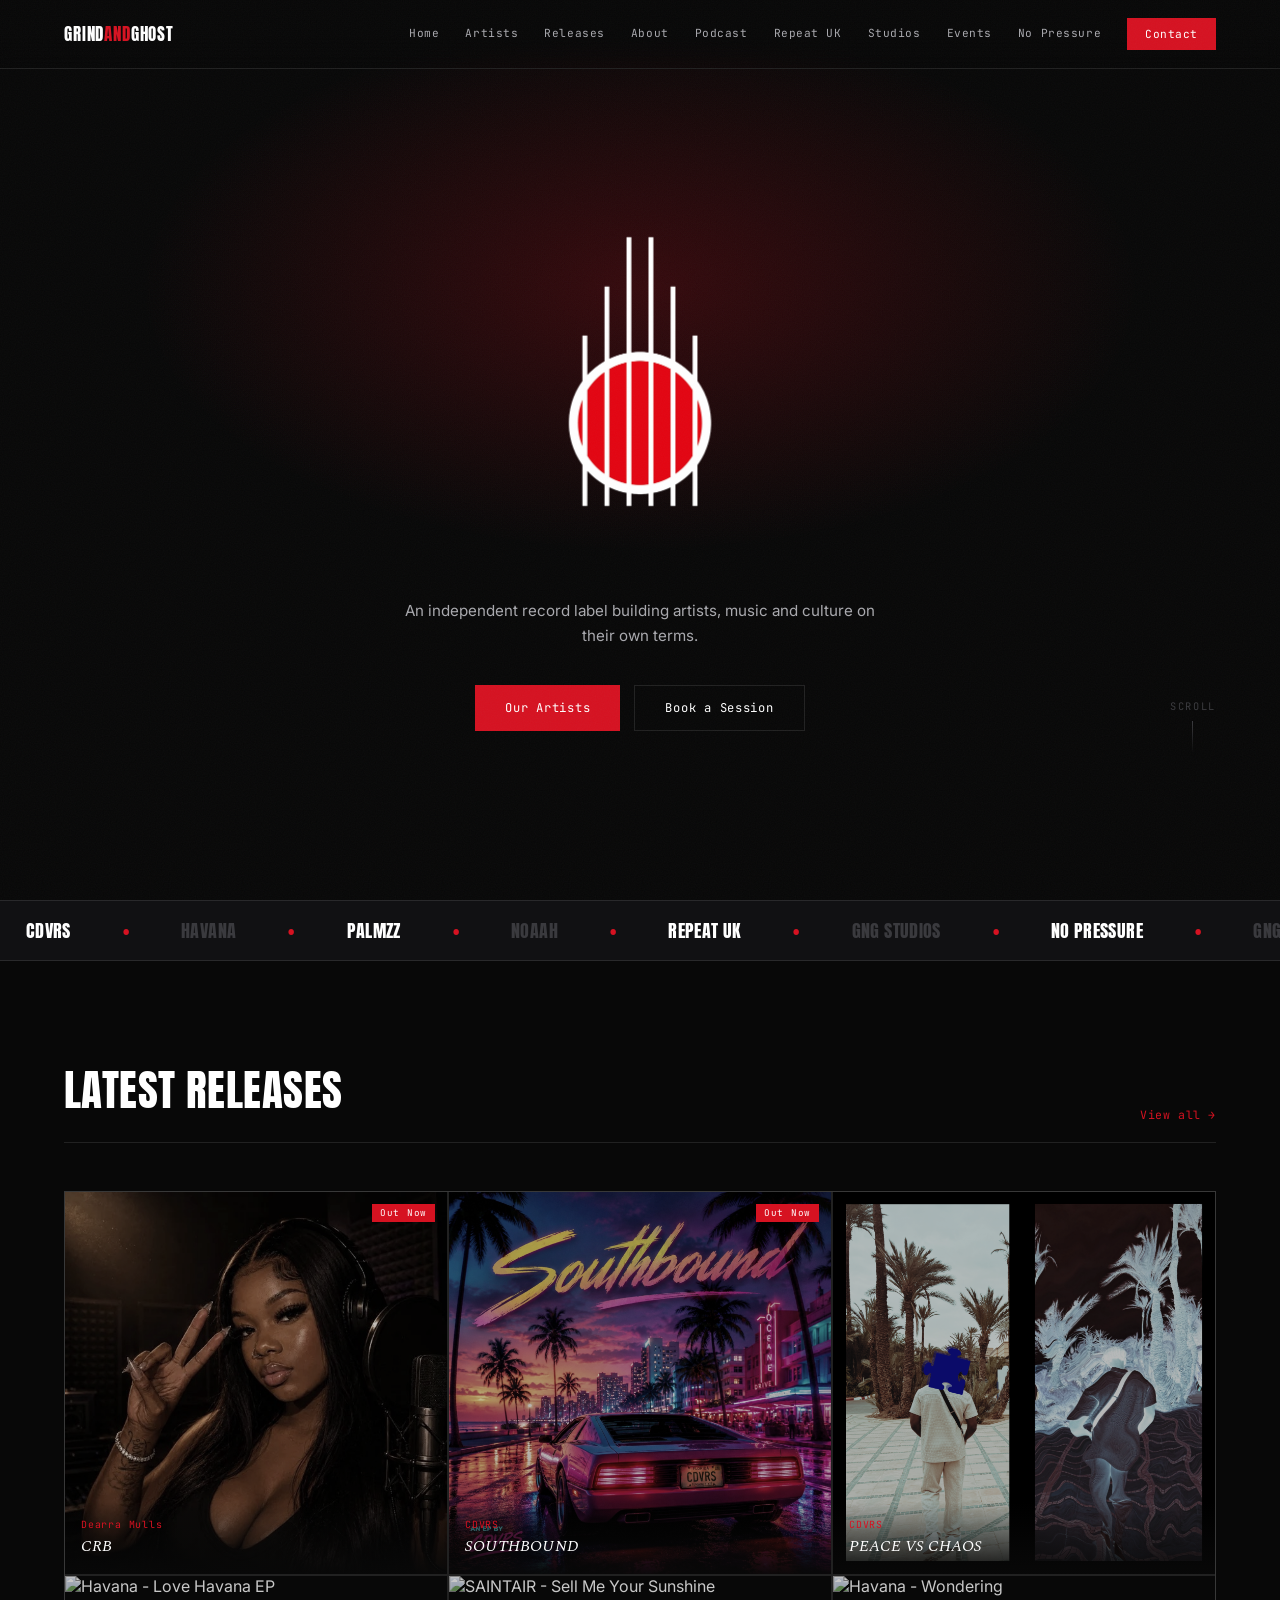
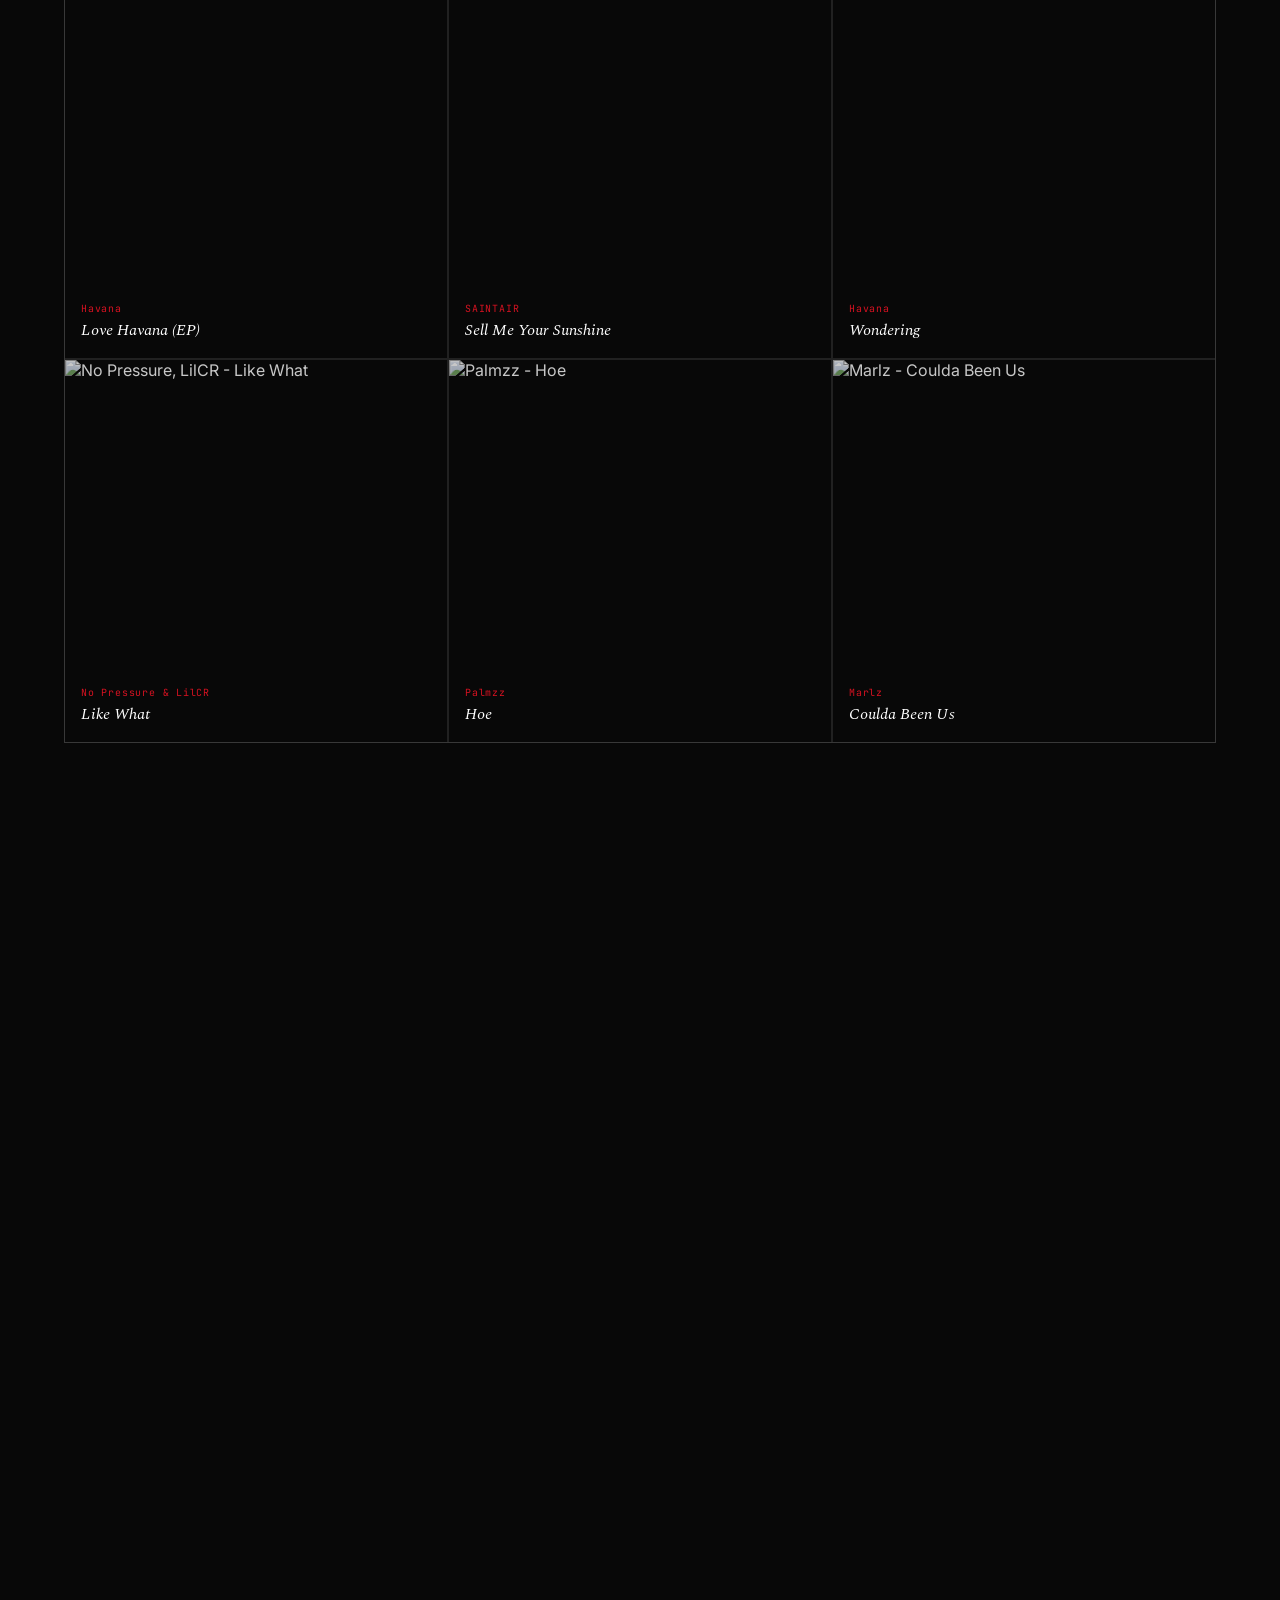
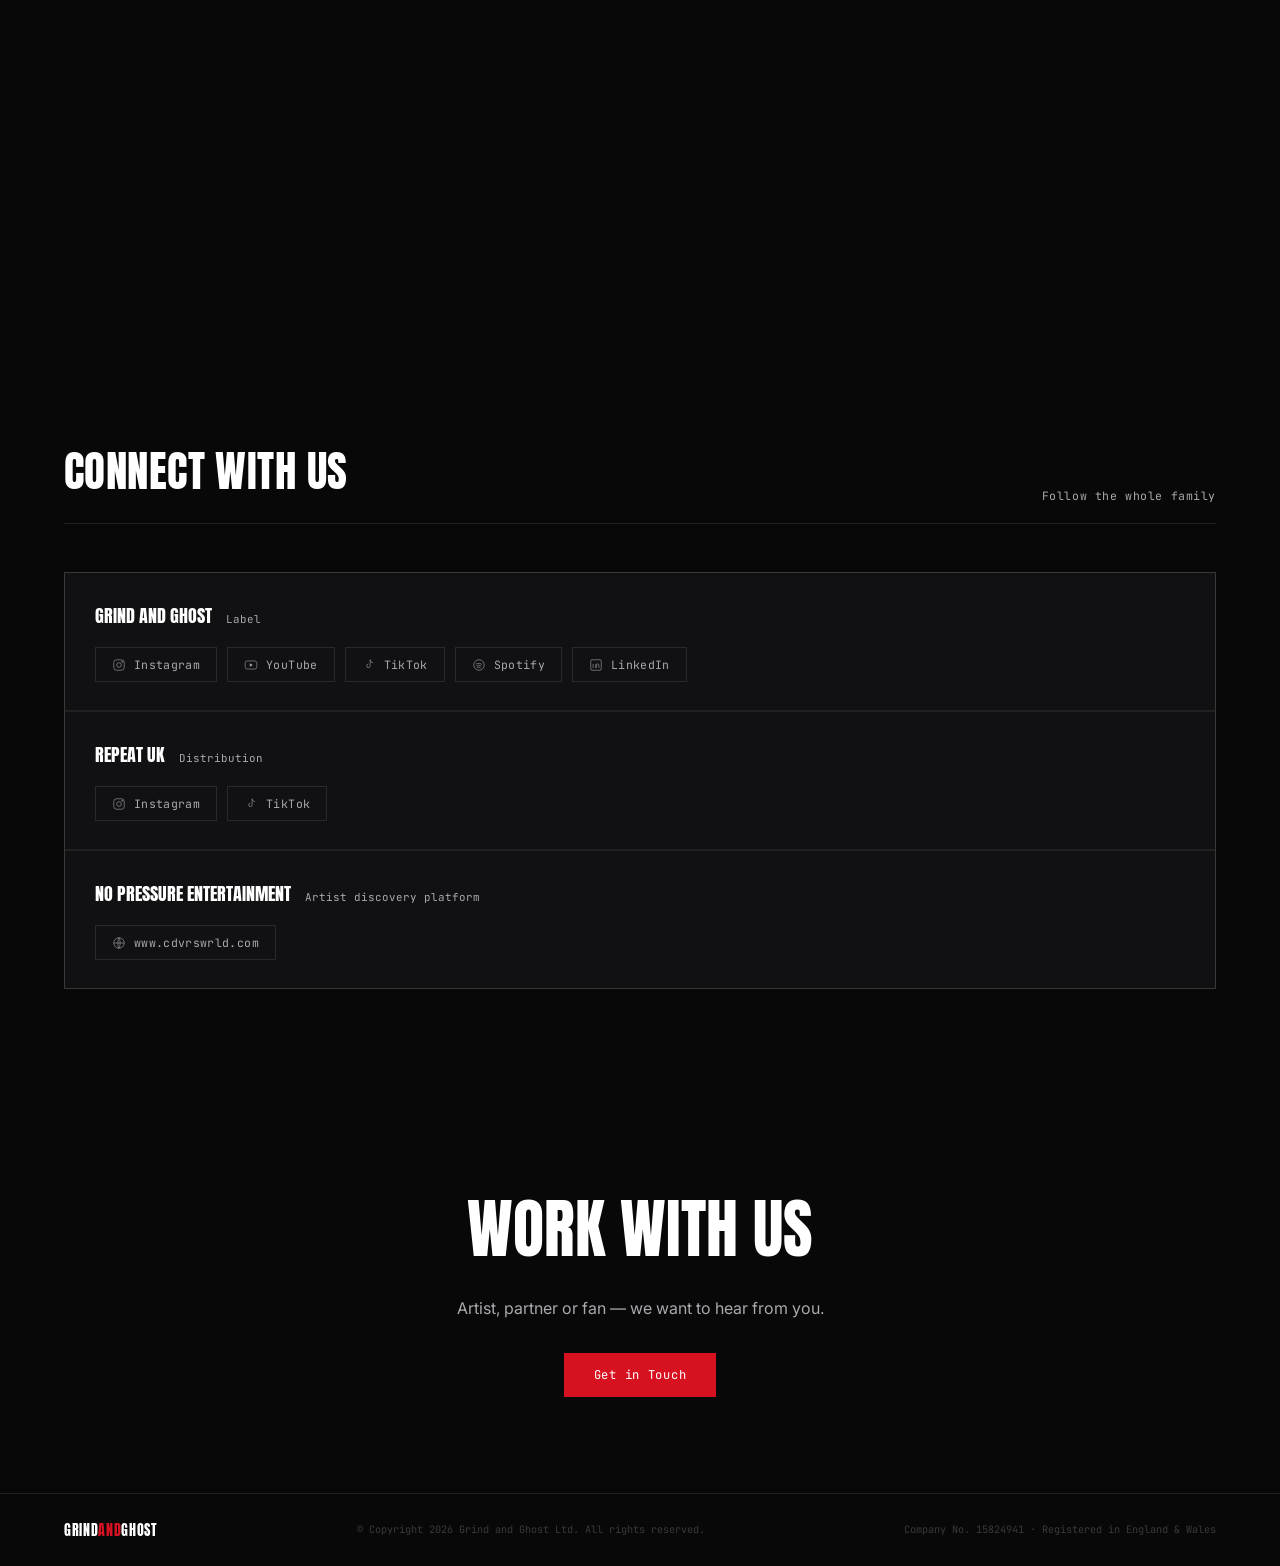
==== commit 5f7a3314: "Restore contact thank-you message" ====
--- a/index.html
+++ b/index.html
@@ -1191,7 +1191,7 @@
     <form action="https://formsubmit.co/7fffa3c4914cec3c7e80255e3ddc2fd7" method="POST" onsubmit="sessionStorage.setItem('formSubmitted','1')">
       <input type="hidden" name="_subject" value="New Grind And Ghost website enquiry">
       <input type="hidden" name="_template" value="table">
-      <input type="hidden" name="_next" value="https://grind-and-ghost-website.vercel.app/#contact">
+      <input type="hidden" name="_next" value="https://www.grindandghost.com/contact?submitted=1">
       <input type="hidden" name="_autoresponse" value="Thanks for contacting Grind And Ghost. We have received your message and will be in touch soon.">
       <div class="row">
         <div class="field"><label for="fn">First name</label><input id="fn" name="first_name" type="text" required></div>
@@ -1267,14 +1267,14 @@
     document.getElementById('nav').classList.remove('open');
     document.title = pageSeo[id][0];
     document.querySelector('meta[name="description"]').setAttribute('content', pageSeo[id][1]);
-    history.pushState(null,'','#'+id);
+    history.pushState(null,'',id === 'home' ? '/' : `/${id}`);
     initReveal();
   }
 
   window.addEventListener('load',()=>{
     const hash = location.hash.replace('#','');
     const path = location.pathname.replace(/^\/+|\/+$/g,'');
-    const initialPage = hash && pages.includes(hash) ? hash : pages.includes(path) ? path : 'home';
+    const initialPage = hash && pages.includes(hash) ? hash : path === 'contact-us' ? 'contact' : pages.includes(path) ? path : 'home';
     go(initialPage);
     const submitted = sessionStorage.getItem('formSubmitted') || new URLSearchParams(location.search).has('submitted');
     if(submitted){
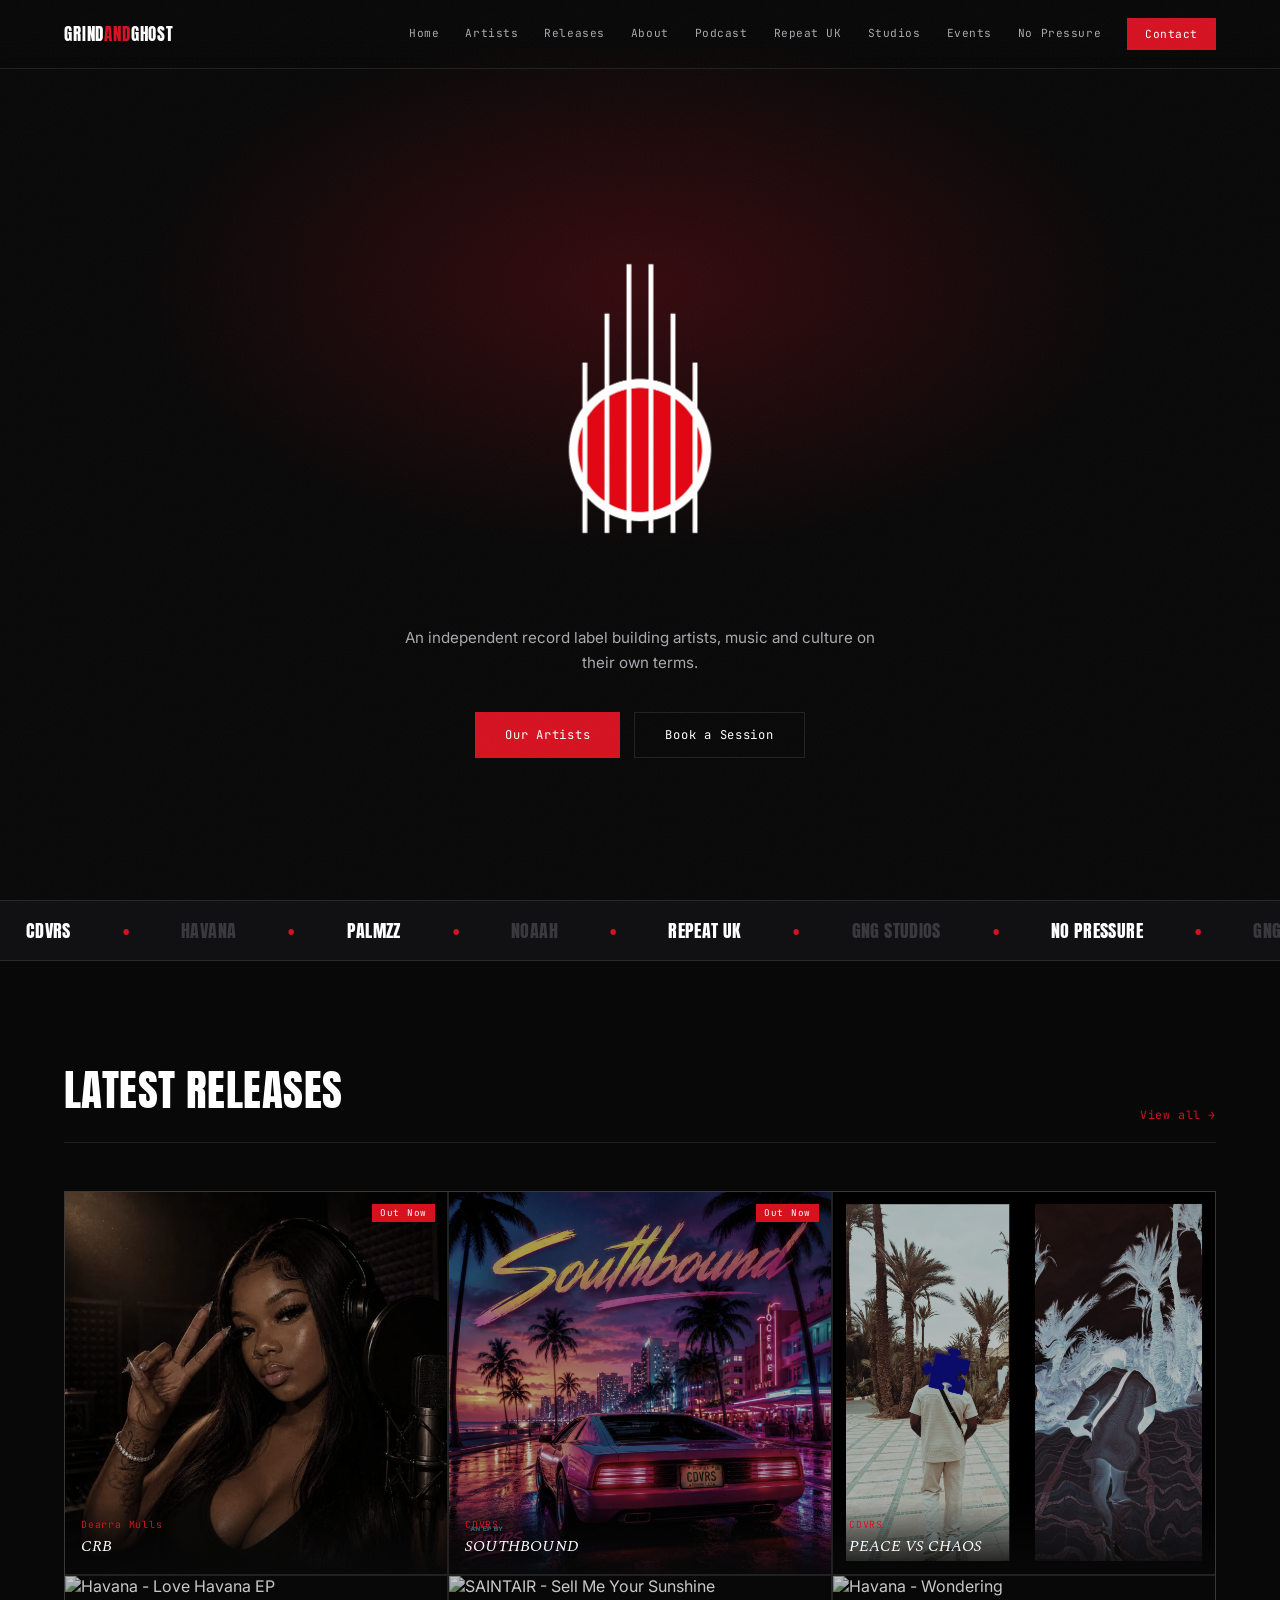
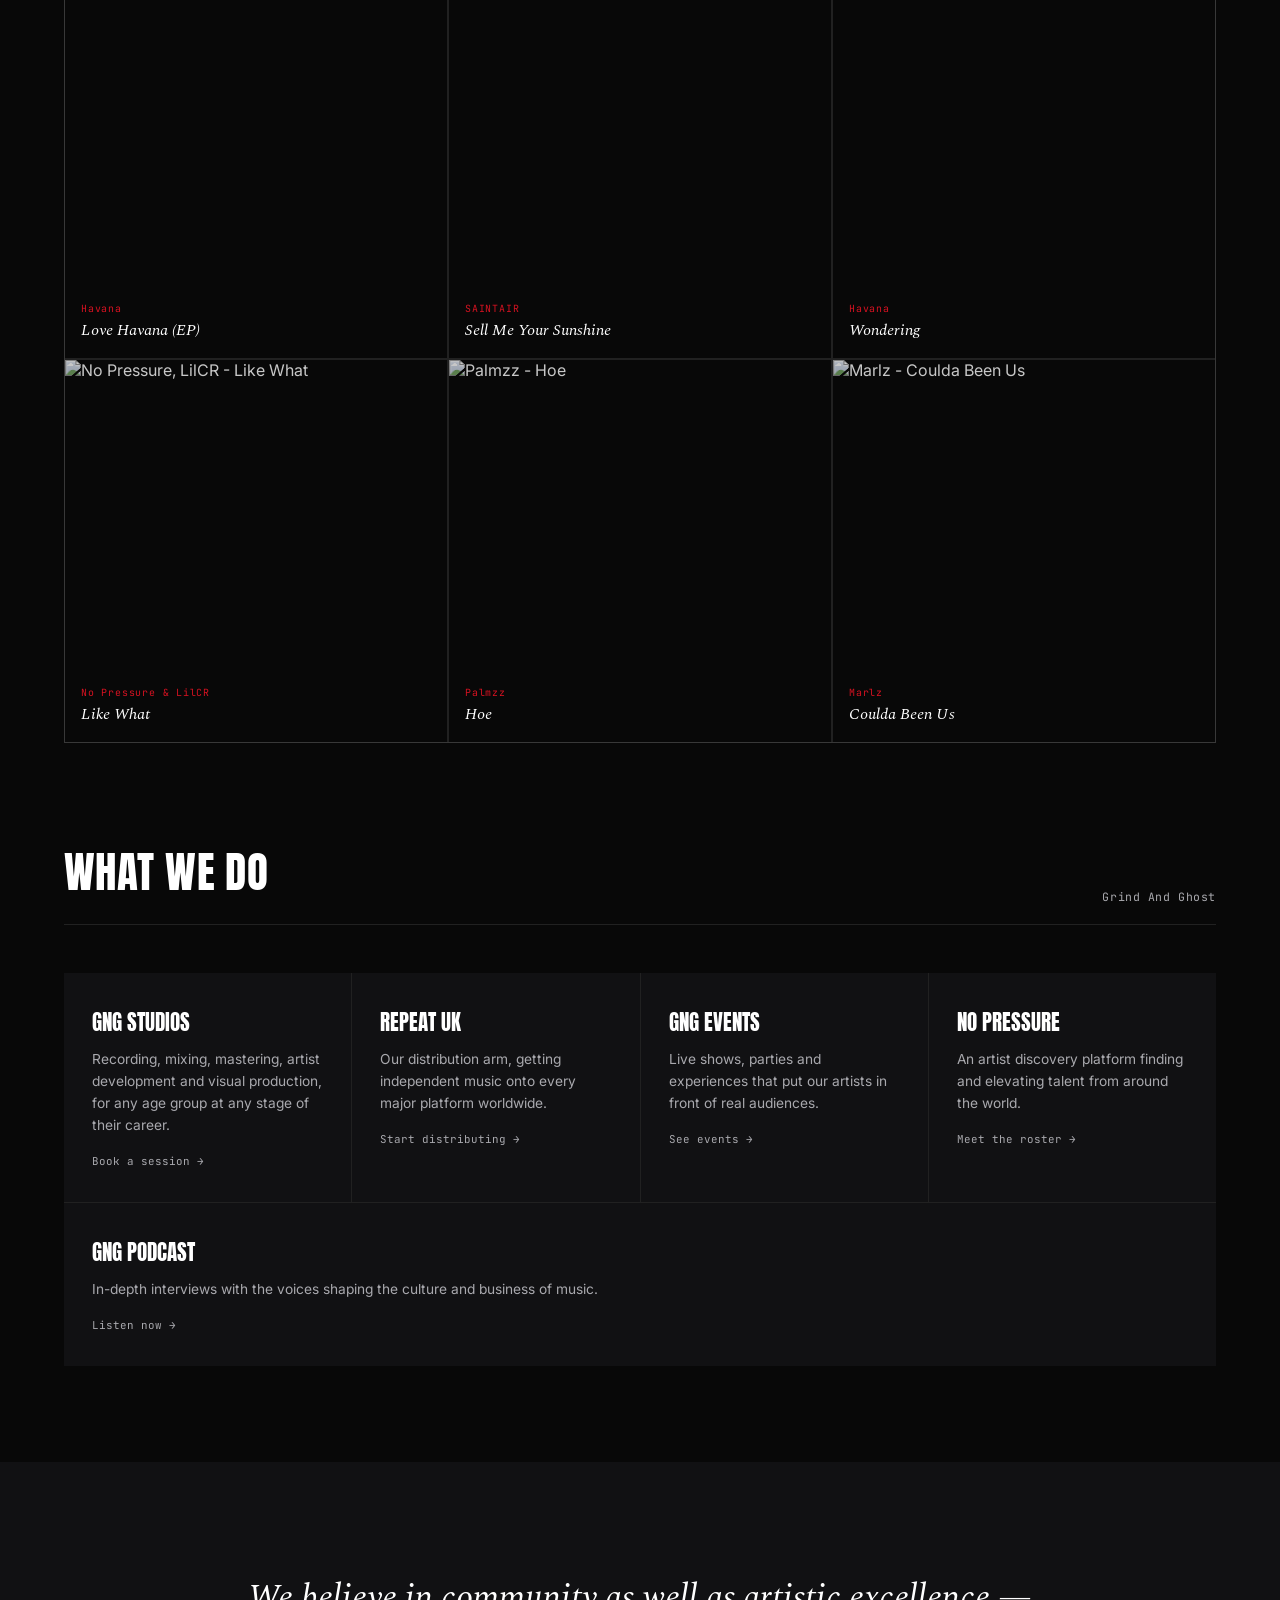
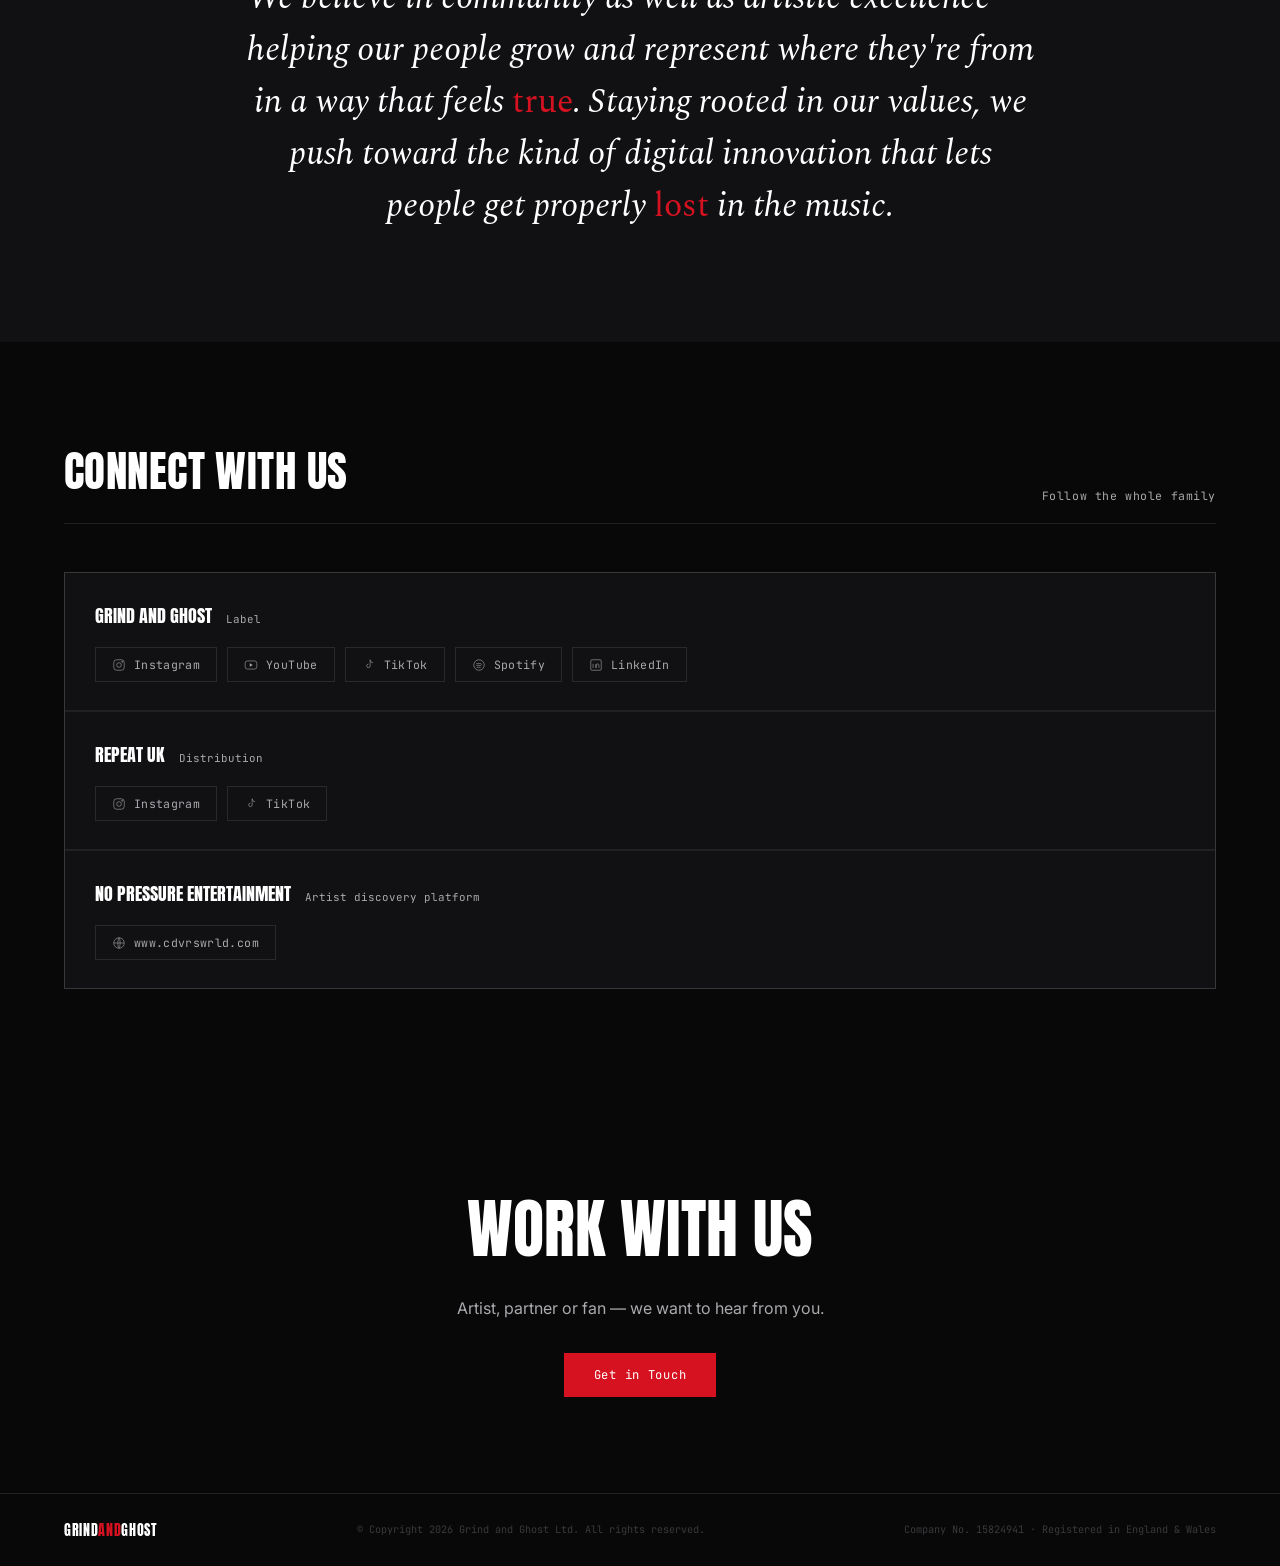
==== commit a5cf4560: "Remove hero scroll indicator" ====
--- a/index.html
+++ b/index.html
@@ -140,14 +140,7 @@
 .btn-outline:hover{border-color:var(--white);transform:translateY(-2px);}
 .btn-white{background:var(--white);color:var(--black);padding:14px 30px;border:none;cursor:pointer;font-family:'JetBrains Mono',monospace;font-size:.76rem;letter-spacing:.06em;transition:.25s;text-decoration:none;display:inline-block;}
 .btn-white:hover{background:var(--off);transform:translateY(-2px);}
-.scroll-hint{
-  position:absolute;bottom:32px;left:50%;transform:translateX(-50%);
-  display:flex;flex-direction:column;align-items:center;gap:8px;
-  font-family:'JetBrains Mono',monospace;font-size:.65rem;letter-spacing:.16em;color:var(--dim);
-}
-.scroll-hint::after{content:'';width:1px;height:32px;background:linear-gradient(var(--dim),transparent);animation:drip 2.4s ease-in-out infinite;}
-@keyframes drip{0%{transform:scaleY(0);transform-origin:top;opacity:0;}50%{opacity:1;transform:scaleY(1);}100%{opacity:0;transform:scaleY(1);}}
-@media(prefers-reduced-motion:reduce){.hero h1 .ghost{animation:none;}.scroll-hint::after{animation:none;}}
+@media(prefers-reduced-motion:reduce){.hero h1 .ghost{animation:none;}}
 
 /* ── MARQUEE ── */
 .marquee-wrap{border-top:1px solid var(--line);border-bottom:1px solid var(--line);background:var(--black2);overflow:hidden;padding:16px 0;}
@@ -403,7 +396,6 @@
       <button class="btn-primary" onclick="go('artists')">Our Artists</button>
       <button class="btn-outline" onclick="go('studios')">Book a Session</button>
     </div>
-    <div class="scroll-hint">SCROLL</div>
   </div>
 
   <div class="marquee-wrap">
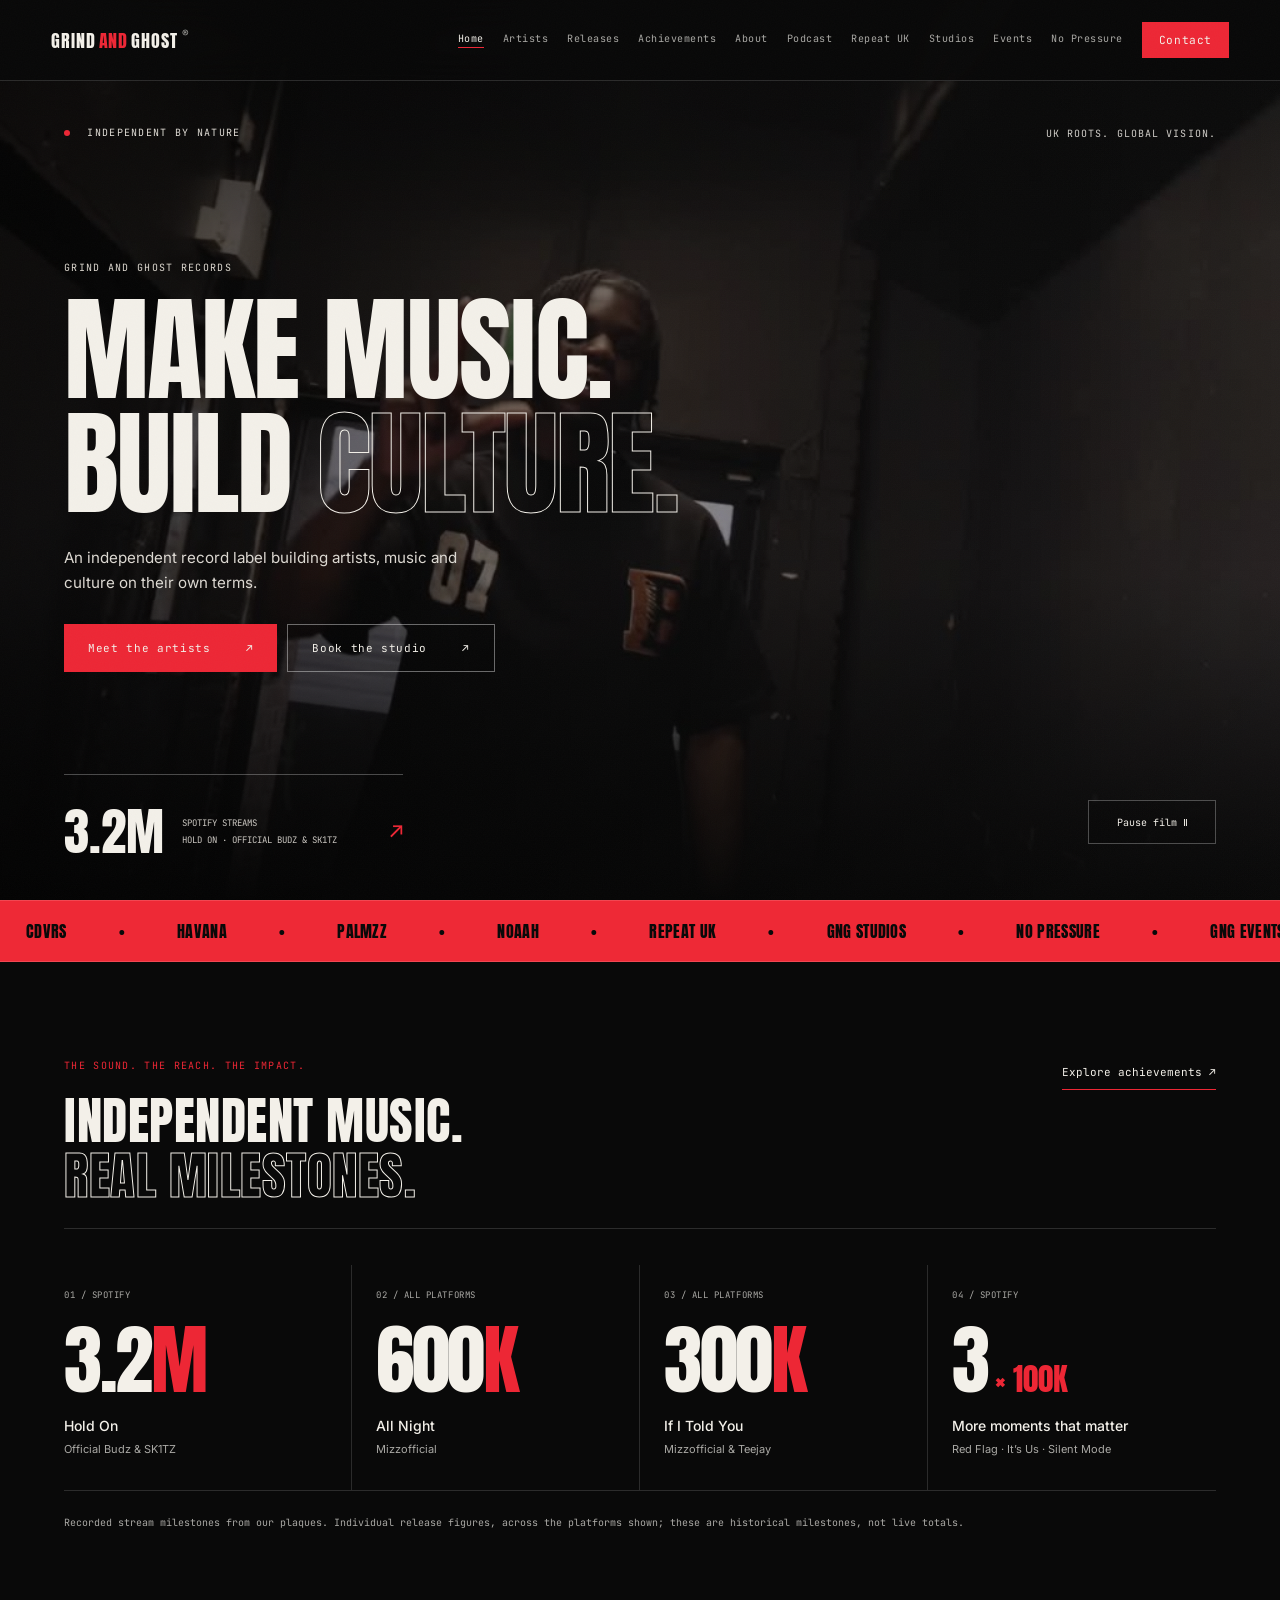
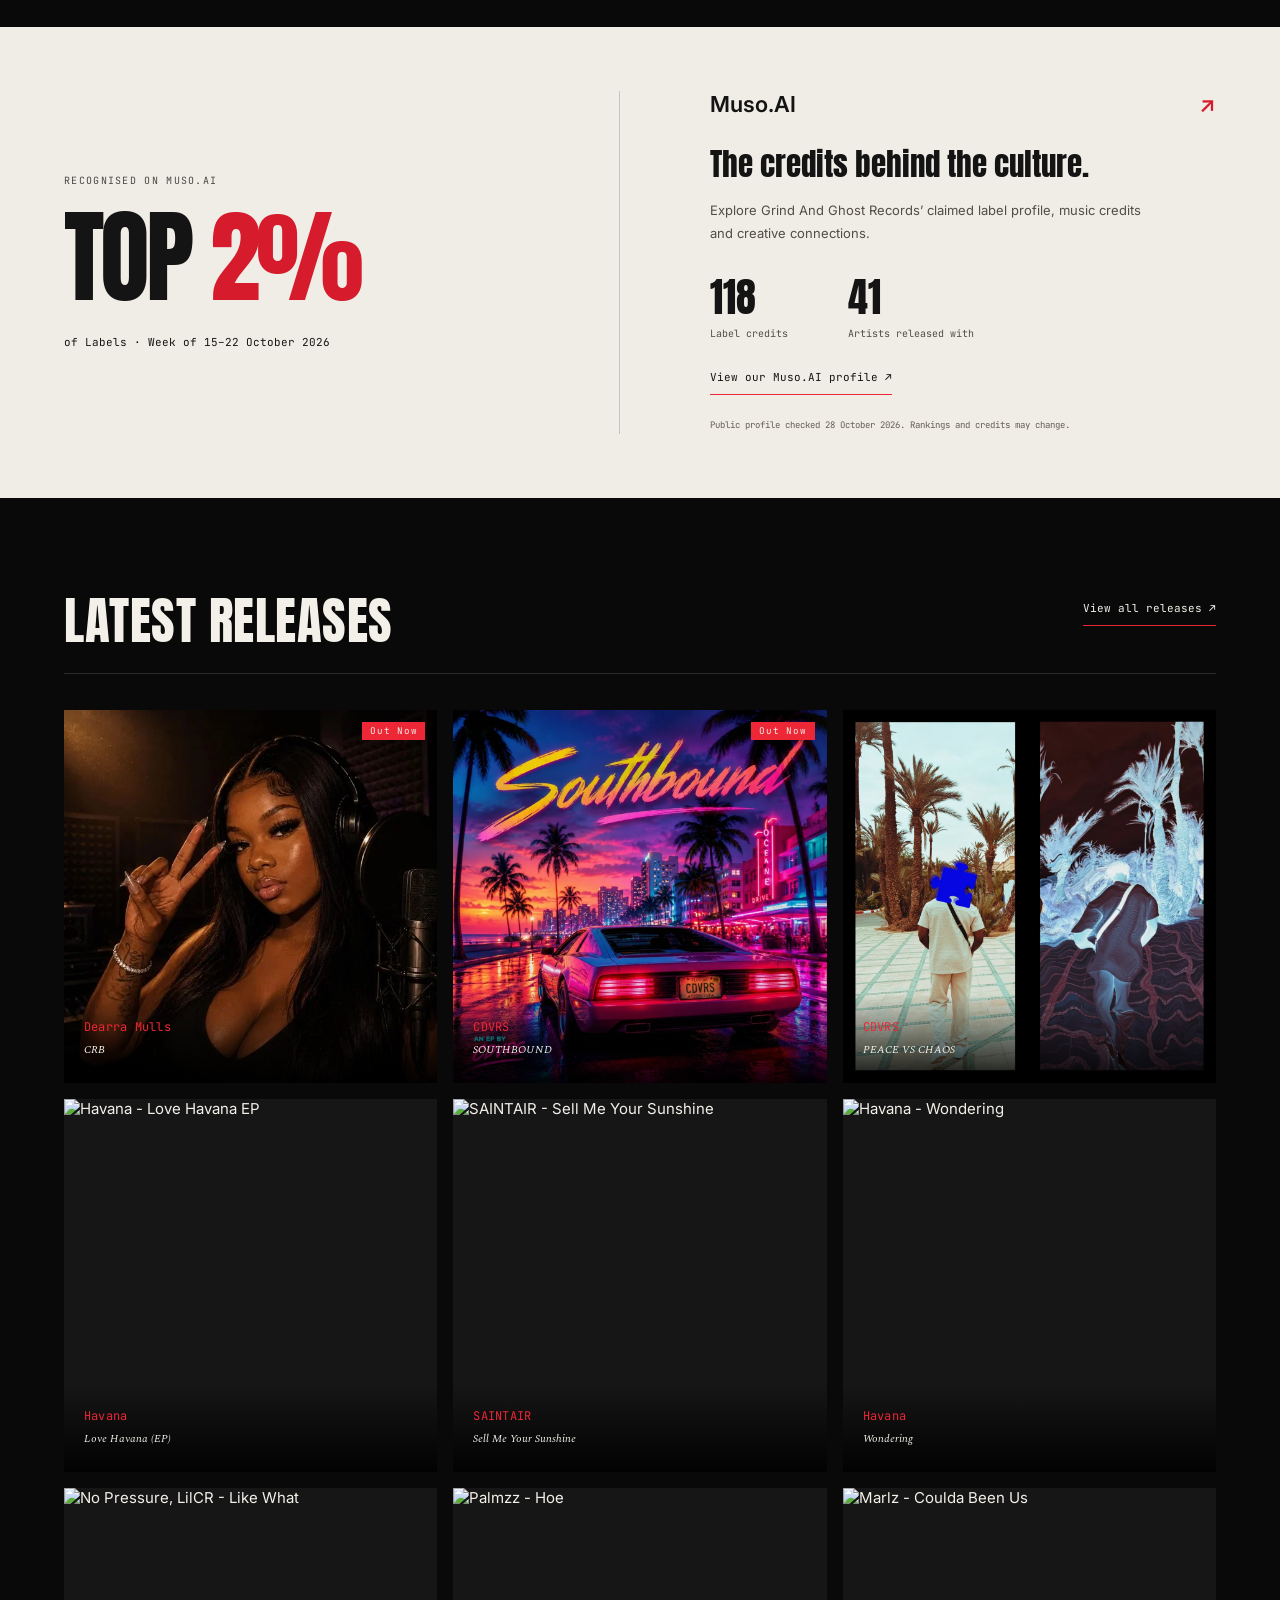
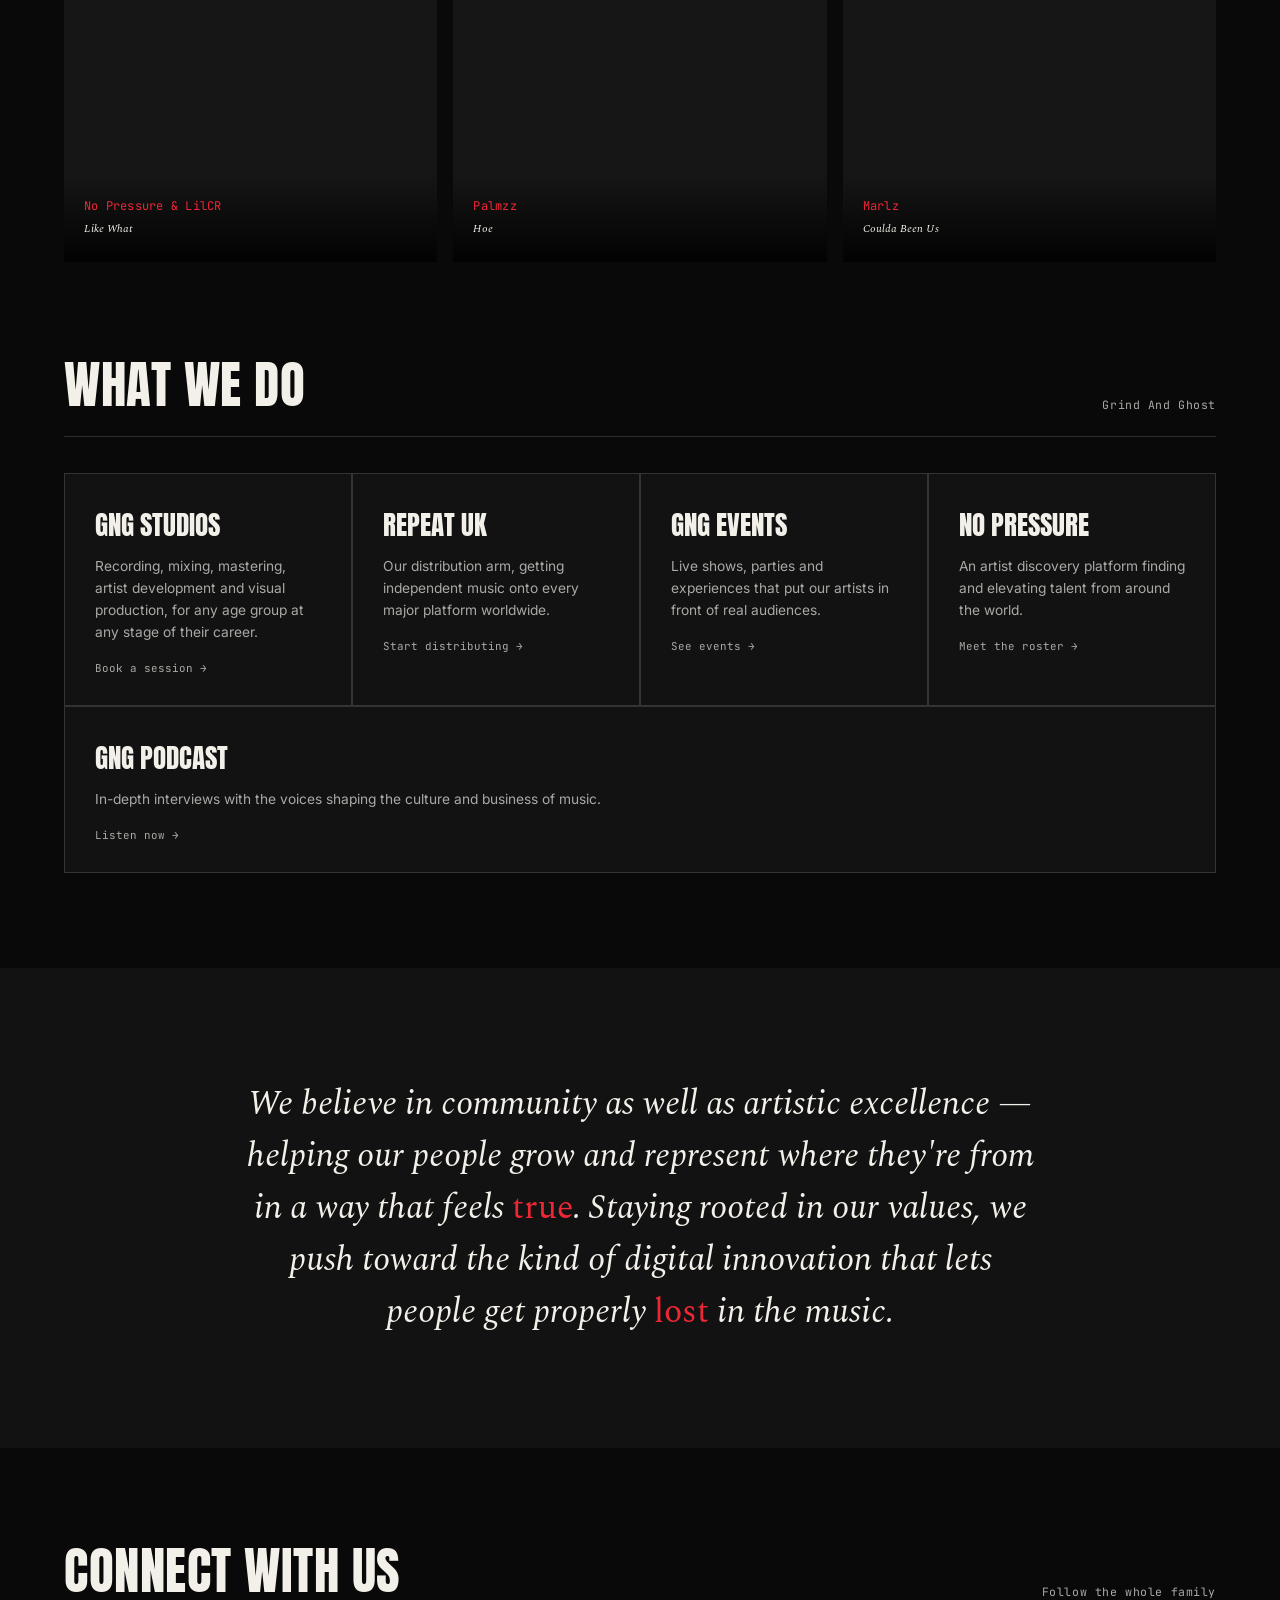
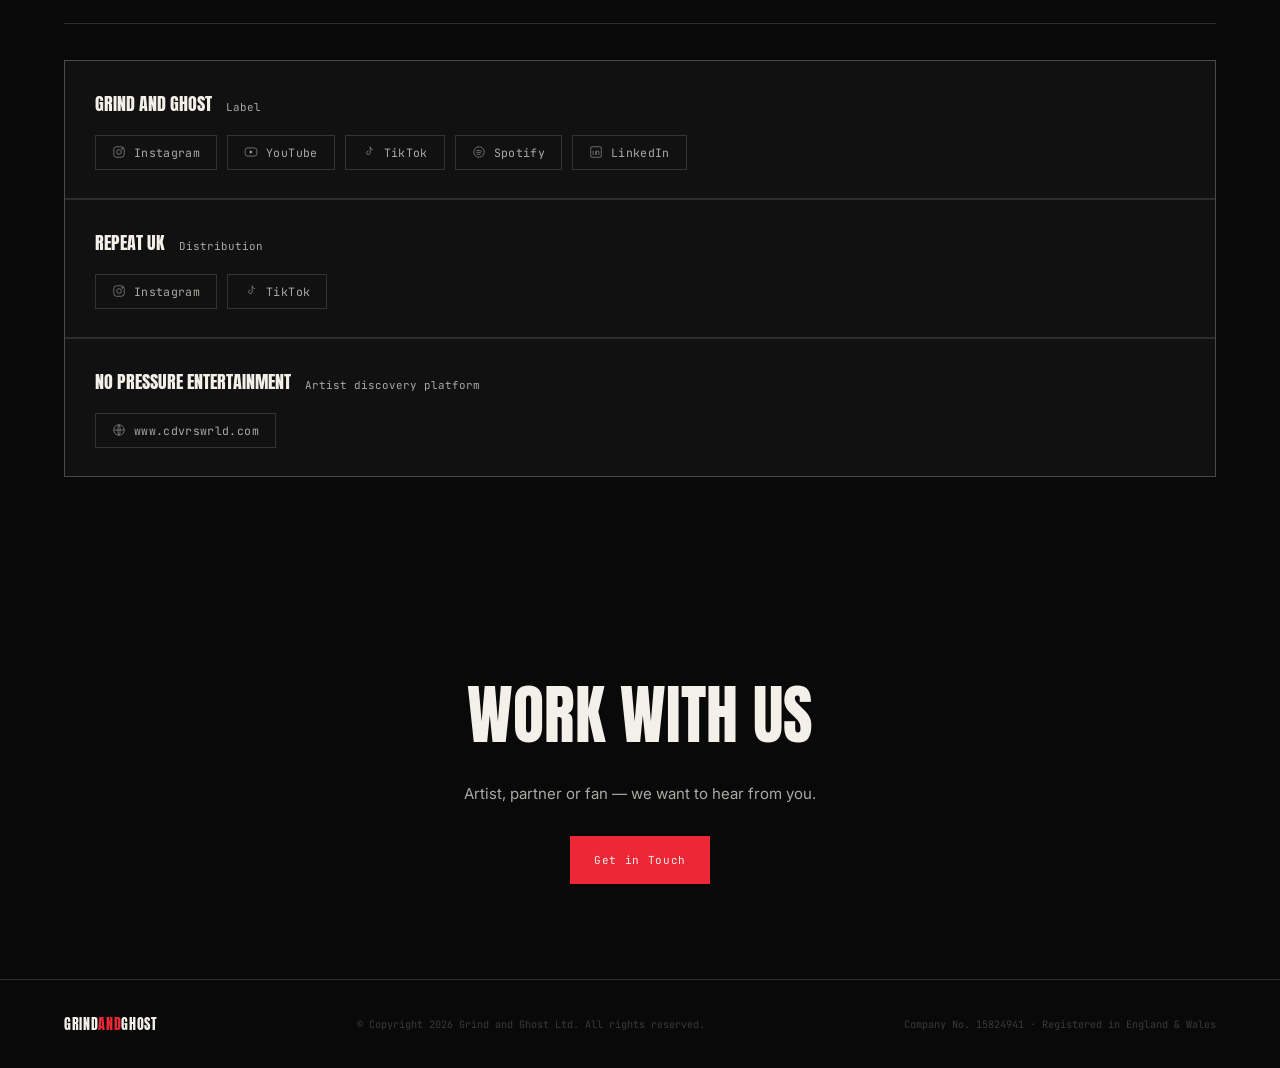
==== commit 23aeba8b: "Revamp Grind and Ghost UI, accolades and fast-loading hero video" ====
--- a/index.html
+++ b/index.html
@@ -3,13 +3,16 @@
 <head>
 <meta charset="UTF-8">
 <meta name="viewport" content="width=device-width, initial-scale=1.0">
-<title>Grind And Ghost </title>
+<title>Grind And Ghost — Independent Music & Culture</title>
 <link rel="canonical" href="https://www.grindandghost.com/">
 <meta property="og:url" content="https://www.grindandghost.com/">
 <meta property="og:title" content="Grind And Ghost Records">
 <meta property="og:site_name" content="Grind And Ghost Records">
 <meta name="description" content="Grind And Ghost Records — independent label, studios, distribution and events.">
 <link rel="icon" type="image/png" href="Images%20/GhostNGrind%20F2-11%20-%20Transparent.png">
+<link rel="preconnect" href="https://fonts.googleapis.com">
+<link rel="preconnect" href="https://fonts.gstatic.com" crossorigin>
+<link rel="preload" as="image" href="assets/video/welcome-poster.jpg">
 <link href="https://fonts.googleapis.com/css2?family=Anton&family=Spectral:ital,wght@0,400;1,400&family=Inter:wght@400;500;600&family=JetBrains+Mono:wght@400;500&display=swap" rel="stylesheet">
 <style>
 :root{
@@ -358,18 +361,21 @@
   .release-search .field{max-width:none;}
 }
 </style>
+<link rel="stylesheet" href="revamp.css">
 </head>
 <body>
 
-<div class="grain"></div>
+<a class="skip-link" href="#main-content">Skip to content</a>
+<div class="grain" aria-hidden="true"></div>
 
 <header>
-  <div class="logo" onclick="go('home')">GRIND<span>AND</span>GHOST</div>
-  <button class="burger" id="burger">MENU</button>
-  <nav id="nav">
+  <a class="logo" href="/" onclick="go('home');return false;" aria-label="Grind and Ghost home">GRIND<span>AND</span>GHOST<span class="logo-dot">®</span></a>
+  <button class="burger" id="burger" aria-controls="nav" aria-expanded="false">MENU <span aria-hidden="true">☰</span></button>
+  <nav id="nav" aria-label="Main navigation">
     <a href="/" onclick="go('home');return false;">Home</a>
     <a href="/artists" onclick="go('artists');return false;">Artists</a>
     <a href="/releases" onclick="go('releases');return false;">Releases</a>
+    <a href="/achievements" onclick="go('achievements');return false;">Achievements</a>
     <a href="/about" onclick="go('about');return false;">About</a>
     <a href="/podcast" onclick="go('podcast');return false;">Podcast</a>
     <a href="/repeat" onclick="go('repeat');return false;">Repeat UK</a>
@@ -380,23 +386,27 @@
   </nav>
 </header>
 
+<main id="main-content" tabindex="-1">
 <!-- ══════════════════════════════ HOME ══════════════════════════════ -->
 <div id="page-home" class="page active">
 
-  <div class="hero">
-    <div class="hero-video-wrap">
-      <video class="hero-video-frame" src="Images%20/0902.mp4"
-        autoplay muted loop playsinline preload="auto"
-        aria-label="Grind and Ghost background video"></video>
-    </div>
-    <div class="hero-overlay"></div>
-    <img class="hero-logo" src="Images%20/GhostNGrind%20F2-11%20-%20Transparent.png" alt="Grind and Ghost">
-    <p class="hero-sub">An independent record label building artists, music and culture on their own terms.</p>
-    <div class="hero-btns">
-      <button class="btn-primary" onclick="go('artists')">Our Artists</button>
-      <button class="btn-outline" onclick="go('studios')">Book a Session</button>
-    </div>
-  </div>
+  <section class="hero" aria-labelledby="hero-title">
+    <div class="hero-video-wrap" aria-hidden="true">
+      <video id="heroVideo" class="hero-video-frame" autoplay muted loop playsinline webkit-playsinline preload="auto" poster="assets/video/welcome-poster.jpg" tabindex="-1">
+        <source src="assets/video/welcome-mobile.mp4" type="video/mp4" media="(max-width: 767px)">
+        <source src="assets/video/welcome-desktop.mp4" type="video/mp4">
+      </video>
+    </div>
+    <div class="hero-overlay" aria-hidden="true"></div>
+    <div class="hero-topline"><span class="eyebrow"><i></i> INDEPENDENT BY NATURE</span><span class="hero-location">UK ROOTS. GLOBAL VISION.</span></div>
+    <div class="hero-copy">
+      <p class="eyebrow hero-label">GRIND AND GHOST RECORDS</p>
+      <h1 id="hero-title">MAKE MUSIC.<br>BUILD <span class="outline-text">CULTURE.</span></h1>
+      <p class="hero-sub">An independent record label building artists, music and culture on their own terms.</p>
+      <div class="hero-btns"><a class="btn-primary" href="/artists" onclick="go('artists');return false;">Meet the artists <span aria-hidden="true">↗</span></a><a class="btn-outline" href="/studios" onclick="go('studios');return false;">Book the studio <span aria-hidden="true">↗</span></a></div>
+    </div>
+    <div class="hero-bottom"><a href="/achievements" onclick="go('achievements');return false;" class="hero-proof"><strong>3.2M</strong><span>SPOTIFY STREAMS<br>HOLD ON · OFFICIAL BUDZ &amp; SK1TZ</span><span aria-hidden="true">↗</span></a><button id="videoToggle" class="video-toggle" type="button" aria-label="Pause background video">Pause film <span aria-hidden="true">Ⅱ</span></button></div>
+  </section>
 
   <div class="marquee-wrap">
     <div class="marquee">
@@ -405,49 +415,64 @@
     </div>
   </div>
 
+
+  <section class="section impact-section" aria-labelledby="impact-title">
+    <div class="section-head"><div><p class="eyebrow">THE SOUND. THE REACH. THE IMPACT.</p><h2 id="impact-title">Independent music.<br><span class="outline-text">Real milestones.</span></h2></div><a class="text-link" href="/achievements" onclick="go('achievements');return false;">Explore achievements ↗</a></div>
+    <div class="impact-grid">
+      <article><span class="stat-index">01 / SPOTIFY</span><strong>3.2<span>M</span></strong><h3>Hold On</h3><p>Official Budz &amp; SK1TZ</p></article>
+      <article><span class="stat-index">02 / ALL PLATFORMS</span><strong>600<span>K</span></strong><h3>All Night</h3><p>Mizzofficial</p></article>
+      <article><span class="stat-index">03 / ALL PLATFORMS</span><strong>300<span>K</span></strong><h3>If I Told You</h3><p>Mizzofficial &amp; Teejay</p></article>
+      <article class="impact-final"><span class="stat-index">04 / SPOTIFY</span><strong>3<span> × 100K</span></strong><h3>More moments that matter</h3><p>Red Flag · It’s Us · Silent Mode</p></article>
+    </div><p class="source-note">Recorded stream milestones from our plaques. Individual release figures, across the platforms shown; these are historical milestones, not live totals.</p>
+  </section>
+  <section class="section muso-section" aria-labelledby="muso-title">
+    <div class="muso-rank"><p class="eyebrow">RECOGNISED ON MUSO.AI</p><h2 id="muso-title">TOP <span>2%</span></h2><p>of Labels · Week of 15–22 October 2026</p></div>
+    <div class="muso-detail"><p class="muso-wordmark">Muso.AI <span>↗</span></p><h3>The credits behind the culture.</h3><p>Explore Grind And Ghost Records’ claimed label profile, music credits and creative connections.</p><div class="muso-numbers"><div><strong>118</strong><span>Label credits</span></div><div><strong>41</strong><span>Artists released with</span></div></div><a class="text-link" href="https://muso.ai/profile/941ac807-73e2-4c9c-a264-f2de06fcecdf" target="_blank" rel="noopener noreferrer">View our Muso.AI profile ↗</a><p class="source-note">Public profile checked 28 October 2026. Rankings and credits may change.</p></div>
+  </section>
+
   <!-- RELEASES PREVIEW -->
   <div class="section reveal">
     <div class="section-head">
       <h2>Latest Releases</h2>
-      <span class="tag" style="cursor:pointer;color:var(--red);" onclick="go('releases')">View all →</span>
+      <a class="text-link" href="/releases" onclick="go('releases');return false;">View all releases ↗</a>
     </div>
     <div class="releases-grid latest-releases-grid">
       <div class="r-card">
-        <img src="Images /DMULLS.jpeg" alt="DMULLS"">
+        <img loading="lazy" decoding="async" src="assets/images/dmulls.webp" alt="DMULLS">
          <span class="badge">Out Now</span>
         <div class="r-info"><span class="artist">Dearra Mulls</span><span class="title">CRB</span></div>
       </div>
       <div class="r-card">
-        <img src="Images /SOUTHBOUND COVER ART.JPG" alt="CDVRS - SOUTHBOUND">
+        <img loading="lazy" decoding="async" src="assets/images/southbound-cover-art.webp" alt="CDVRS - SOUTHBOUND">
          <span class="badge">Out Now</span>
         <div class="r-info"><span class="artist">CDVRS</span><span class="title">SOUTHBOUND</span></div>
       </div>
       <div class="r-card">
-        <img src="Images /PEACE_VS_ CHAOS.png" alt="CDVRS - PEACE VS CHAOS">
+        <img loading="lazy" decoding="async" src="assets/images/peace-vs-chaos.webp" alt="CDVRS - PEACE VS CHAOS">
         <div class="r-info"><span class="artist">CDVRS</span><span class="title">PEACE VS CHAOS</span></div>
       </div>
       <div class="r-card">
-        <img src="https://static.wixstatic.com/media/d47fe6_d2923ff22c974ed7b32b780286e2e3c5~mv2.jpg" alt="Havana - Love Havana EP"> 
+        <img loading="lazy" decoding="async" src="https://static.wixstatic.com/media/d47fe6_d2923ff22c974ed7b32b780286e2e3c5~mv2.jpg" alt="Havana - Love Havana EP">
         <div class="r-info"><span class="artist">Havana</span><span class="title">Love Havana (EP)</span></div>
       </div>
       <div class="r-card">
-        <img src="https://static.wixstatic.com/media/d47fe6_7c61aa3bfbd144419d035ca2f19e7826~mv2.jpg" alt="SAINTAIR - Sell Me Your Sunshine">
+        <img loading="lazy" decoding="async" src="https://static.wixstatic.com/media/d47fe6_7c61aa3bfbd144419d035ca2f19e7826~mv2.jpg" alt="SAINTAIR - Sell Me Your Sunshine">
         <div class="r-info"><span class="artist">SAINTAIR</span><span class="title">Sell Me Your Sunshine</span></div>
       </div>
       <div class="r-card">
-        <img src="https://static.wixstatic.com/media/d47fe6_87e1a03a274740d29d9d958937e986d7~mv2.jpg" alt="Havana - Wondering">
+        <img loading="lazy" decoding="async" src="https://static.wixstatic.com/media/d47fe6_87e1a03a274740d29d9d958937e986d7~mv2.jpg" alt="Havana - Wondering">
         <div class="r-info"><span class="artist">Havana</span><span class="title">Wondering</span></div>
       </div>
       <div class="r-card">
-        <img src="https://static.wixstatic.com/media/d47fe6_7ccad37628ee4de1a29ada52da807a7f~mv2.jpg" alt="No Pressure, LilCR - Like What">
+        <img loading="lazy" decoding="async" src="https://static.wixstatic.com/media/d47fe6_7ccad37628ee4de1a29ada52da807a7f~mv2.jpg" alt="No Pressure, LilCR - Like What">
         <div class="r-info"><span class="artist">No Pressure &amp; LilCR</span><span class="title">Like What</span></div>
       </div>
       <div class="r-card">
-        <img src="https://static.wixstatic.com/media/d47fe6_4cae421cd06b4369b6131d1e48c30961~mv2.jpg" alt="Palmzz - Hoe">
+        <img loading="lazy" decoding="async" src="https://static.wixstatic.com/media/d47fe6_4cae421cd06b4369b6131d1e48c30961~mv2.jpg" alt="Palmzz - Hoe">
         <div class="r-info"><span class="artist">Palmzz</span><span class="title">Hoe</span></div>
       </div>
       <div class="r-card">
-        <img src="https://static.wixstatic.com/media/d47fe6_c8d96eed6a75495cbfdb6a099d508cf4~mv2.png" alt="Marlz - Coulda Been Us">
+        <img loading="lazy" decoding="async" src="https://static.wixstatic.com/media/d47fe6_c8d96eed6a75495cbfdb6a099d508cf4~mv2.png" alt="Marlz - Coulda Been Us">
         <div class="r-info"><span class="artist">Marlz</span><span class="title">Coulda Been Us</span></div>
       </div>
     </div>
@@ -460,27 +485,27 @@
       <span class="tag">Grind And Ghost</span>
     </div>
     <div class="services-grid">
-      <div class="svc" onclick="go('studios')">
+      <div class="svc" tabindex="0" role="link" onclick="go('studios')">
         <h3>GNG Studios</h3>
         <p>Recording, mixing, mastering, artist development and visual production, for any age group at any stage of their career.</p>
         <div class="go">Book a session →</div>
       </div>
-      <div class="svc" onclick="go('repeat')">
+      <div class="svc" tabindex="0" role="link" onclick="go('repeat')">
         <h3>Repeat UK</h3>
         <p>Our distribution arm, getting independent music onto every major platform worldwide.</p>
         <div class="go">Start distributing →</div>
       </div>
-      <div class="svc" onclick="go('events')">
+      <div class="svc" tabindex="0" role="link" onclick="go('events')">
         <h3>GNG Events</h3>
         <p>Live shows, parties and experiences that put our artists in front of real audiences.</p>
         <div class="go">See events →</div>
       </div>
-      <div class="svc" onclick="go('nopressure')">
+      <div class="svc" tabindex="0" role="link" onclick="go('nopressure')">
         <h3>No Pressure</h3>
         <p>An artist discovery platform finding and elevating talent from around the world.</p>
         <div class="go">Meet the roster →</div>
       </div>
-      <div class="svc" onclick="go('podcast')">
+      <div class="svc" tabindex="0" role="link" onclick="go('podcast')">
         <h3>GNG Podcast</h3>
         <p>In-depth interviews with the voices shaping the culture and business of music.</p>
         <div class="go">Listen now →</div>
@@ -546,7 +571,7 @@
   <div class="section">
     <div class="artist-bios">
       <div class="artist-bio">
-        <div class="avatar"><img src="Images%20/CDVRS.JPG" alt="CDVRS"></div>
+        <div class="avatar"><img loading="lazy" decoding="async" src="assets/images/cdvrs.webp" alt="CDVRS"></div>
         <div>
           <h2>CDVRS</h2>
           <div class="genre">Producer &amp; Engineer</div>
@@ -560,7 +585,7 @@
         </div>
       </div>
       <div class="artist-bio">
-        <div class="avatar"><img src="https://static.wixstatic.com/media/d47fe6_bf6500ea6e034bfa80d9725136d5be0f~mv2.jpg" alt="Havana"></div>
+        <div class="avatar"><img loading="lazy" decoding="async" src="https://static.wixstatic.com/media/d47fe6_bf6500ea6e034bfa80d9725136d5be0f~mv2.jpg" alt="Havana"></div>
         <div>
           <h2>Havana</h2>
           <div class="genre">Alternative R&amp;B</div>
@@ -574,7 +599,7 @@
         </div>
       </div>
       <div class="artist-bio">
-        <div class="avatar"><img src="https://static.wixstatic.com/media/d47fe6_7981cbf50643439580890d826deadb02~mv2.jpg" alt="Palmzz"></div>
+        <div class="avatar"><img loading="lazy" decoding="async" src="https://static.wixstatic.com/media/d47fe6_7981cbf50643439580890d826deadb02~mv2.jpg" alt="Palmzz"></div>
         <div>
           <h2>Palmzz</h2>
           <div class="genre">UK Rap</div>
@@ -587,7 +612,7 @@
         </div>
       </div>
       <div class="artist-bio">
-        <div class="avatar"><img src="https://static.wixstatic.com/media/d47fe6_d04edb1b49774a1487116ff09b71d0df~mv2.jpg" alt="Noaah"></div>
+        <div class="avatar"><img loading="lazy" decoding="async" src="https://static.wixstatic.com/media/d47fe6_d04edb1b49774a1487116ff09b71d0df~mv2.jpg" alt="Noaah"></div>
         <div>
           <h2>Noaah</h2>
           <div class="genre">R&amp;B / Pop</div>
@@ -619,187 +644,187 @@
     <p id="releaseSearchStatus" class="release-search-status" aria-live="polite"></p>
     <div class="releases-grid">
       <div class="r-card">
-        <img src="https://static.wixstatic.com/media/d47fe6_d2923ff22c974ed7b32b780286e2e3c5~mv2.jpg" alt="Havana - Love Havana EP">
+        <img loading="lazy" decoding="async" src="https://static.wixstatic.com/media/d47fe6_d2923ff22c974ed7b32b780286e2e3c5~mv2.jpg" alt="Havana - Love Havana EP">
         <div class="r-info"><span class="artist">Havana</span><span class="title">Love Havana (EP)</span></div>
       </div>
       <div class="r-card">
-        <img src="https://static.wixstatic.com/media/d47fe6_7c61aa3bfbd144419d035ca2f19e7826~mv2.jpg" alt="SAINTAIR - Sell Me Your Sunshine">
+        <img loading="lazy" decoding="async" src="https://static.wixstatic.com/media/d47fe6_7c61aa3bfbd144419d035ca2f19e7826~mv2.jpg" alt="SAINTAIR - Sell Me Your Sunshine">
         <div class="r-info"><span class="artist">SAINTAIR</span><span class="title">Sell Me Your Sunshine</span></div>
       </div>
       <div class="r-card">
-        <img src="https://static.wixstatic.com/media/d47fe6_87e1a03a274740d29d9d958937e986d7~mv2.jpg" alt="Havana - Wondering">
+        <img loading="lazy" decoding="async" src="https://static.wixstatic.com/media/d47fe6_87e1a03a274740d29d9d958937e986d7~mv2.jpg" alt="Havana - Wondering">
         <div class="r-info"><span class="artist">Havana</span><span class="title">Wondering</span></div>
       </div>
       <div class="r-card">
-        <img src="https://static.wixstatic.com/media/d47fe6_7ccad37628ee4de1a29ada52da807a7f~mv2.jpg" alt="No Pressure, LilCR - Like What">
+        <img loading="lazy" decoding="async" src="https://static.wixstatic.com/media/d47fe6_7ccad37628ee4de1a29ada52da807a7f~mv2.jpg" alt="No Pressure, LilCR - Like What">
         <div class="r-info"><span class="artist">No Pressure &amp; LilCR</span><span class="title">Like What</span></div>
       </div>
       <div class="r-card">
-        <img src="https://static.wixstatic.com/media/d47fe6_4cae421cd06b4369b6131d1e48c30961~mv2.jpg" alt="Palmzz - Hoe">
+        <img loading="lazy" decoding="async" src="https://static.wixstatic.com/media/d47fe6_4cae421cd06b4369b6131d1e48c30961~mv2.jpg" alt="Palmzz - Hoe">
         <div class="r-info"><span class="artist">Palmzz</span><span class="title">Hoe</span></div>
       </div>
       <div class="r-card">
-        <img src="https://static.wixstatic.com/media/d47fe6_c8d96eed6a75495cbfdb6a099d508cf4~mv2.png" alt="Marlz - Coulda Been Us">
+        <img loading="lazy" decoding="async" src="https://static.wixstatic.com/media/d47fe6_c8d96eed6a75495cbfdb6a099d508cf4~mv2.png" alt="Marlz - Coulda Been Us">
         <div class="r-info"><span class="artist">Marlz</span><span class="title">Coulda Been Us</span></div>
       </div>
       <a class="r-card" href="https://ffm.to/8dxd248" target="_blank" rel="noopener">
-        <img src="Images /LUCKY.jpeg" alt="SoLore - LUCKY$TARZ">
+        <img loading="lazy" decoding="async" src="assets/images/lucky.webp" alt="SoLore - LUCKY$TARZ">
         <div class="r-info"><span class="artist">SoLore</span><span class="title">LUCKY$TARZ</span></div>
       </a>
       <a class="r-card" href="https://www.youtube.com/watch?v=ttB4kMAkF6I" target="_blank" rel="noopener">
-        <img src="Images /Body_Litefeet.jpg" alt="wspkartel - Body Litefeet">
+        <img loading="lazy" decoding="async" src="assets/images/body-litefeet.webp" alt="wspkartel - Body Litefeet">
         <div class="r-info"><span class="artist">wspkartel</span><span class="title">Body Litefeet</span></div>
       </a>
       <a class="r-card" href="https://www.youtube.com/watch?v=-QPo3XJRsmM" target="_blank" rel="noopener">
-        <img src="Images /SOUTHBOUND COVER ART.JPG" alt="CDVRS - BAKE">
+        <img loading="lazy" decoding="async" src="assets/images/southbound-cover-art.webp" alt="CDVRS - BAKE">
         <div class="r-info"><span class="artist">CDVRS</span><span class="title">BAKE</span></div>
       </a>
       <a class="r-card" href="https://www.youtube.com/watch?v=TC-XBI7aqm0" target="_blank" rel="noopener">
-        <img src="/Images /SOUTHBOUND COVER ART.JPG" alt="CDVRS - SOUTHBOUND">
+        <img loading="lazy" decoding="async" src="/Images /SOUTHBOUND COVER ART.JPG" alt="CDVRS - SOUTHBOUND">
         <div class="r-info"><span class="artist">CDVRS</span><span class="title">SOUTHBOUND</span></div>
       </a>
       <a class="r-card" href="https://www.youtube.com/watch?v=UAF0eF-xTvo" target="_blank" rel="noopener">
-        <img src="Images /SOUTHBOUND COVER ART.JPG" alt="CDVRS - REFLECT">
+        <img loading="lazy" decoding="async" src="assets/images/southbound-cover-art.webp" alt="CDVRS - REFLECT">
         <div class="r-info"><span class="artist">CDVRS</span><span class="title">REFLECT</span></div>
       </a>
       <a class="r-card" href="https://www.youtube.com/watch?v=FzxCkDV_iBc" target="_blank" rel="noopener">
-        <img src="Images /CHLOE.jpeg" alt="Chloe May">
+        <img loading="lazy" decoding="async" src="assets/images/chloe.webp" alt="Chloe May">
         <div class="r-info"><span class="artist">Chloe May</span><span class="title">The Beginning of Chloe May</span></div>
       </a>
       <a class="r-card" href="https://www.youtube.com/watch?v=_l9l0o05L94" target="_blank" rel="noopener">
-        <img src="Images /TWISTT.jpeg" alt="Twistt - SHINE">
+        <img loading="lazy" decoding="async" src="assets/images/twistt.webp" alt="Twistt - SHINE">
         <div class="r-info"><span class="artist">Twistt</span><span class="title">SHINE</span></div>
       </a>
       <a class="r-card" href="https://www.youtube.com/watch?v=ZS8SCw09K9w" target="_blank" rel="noopener">
-        <img src="Images /PEACE_VS_ CHAOS.png" alt="CDVRS - Peace VS Chaos">
+        <img loading="lazy" decoding="async" src="assets/images/peace-vs-chaos.webp" alt="CDVRS - Peace VS Chaos">
         <div class="r-info"><span class="artist">CDVRS</span><span class="title">PEACE VS CHAOS</span></div>
       </a>
       <a class="r-card" href="https://www.youtube.com/watch?v=2wVzSHLqcZo" target="_blank" rel="noopener">
-        <img src="Images /SAINTAIR__Sell Me...__3000x3000@72dpi.jpg" alt="Saintair - Sell Me Your Sunshine">
+        <img loading="lazy" decoding="async" src="assets/images/saintair-sell-me-3000x3000-72dpi.webp" alt="Saintair - Sell Me Your Sunshine">
         <div class="r-info"><span class="artist">Saintair</span><span class="title">Sell Me Your Sunshine</span></div>
       </a>
       <a class="r-card" href="https://www.youtube.com/watch?v=VLI0Nil7-50" target="_blank" rel="noopener">
-        <img src="Images /DRUNK.jpg" alt="LeeLee XI - Drunk Dial">
+        <img loading="lazy" decoding="async" src="assets/images/drunk.webp" alt="LeeLee XI - Drunk Dial">
         <div class="r-info"><span class="artist">LeeLee XI</span><span class="title">Drunk Dial</span></div>
       </a>
       <a class="r-card" href="https://www.youtube.com/watch?v=7odyraJ0sSk" target="_blank" rel="noopener">
-        <img src="Images /I_m_Back_Freestyle.jpg" alt="TeeJay - I'm Back Freestyle">
+        <img loading="lazy" decoding="async" src="assets/images/i-m-back-freestyle.webp" alt="TeeJay - I'm Back Freestyle">
         <div class="r-info"><span class="artist">TeeJay</span><span class="title">I'm Back Freestyle</span></div>
       </a>
       <a class="r-card" href="https://www.youtube.com/watch?v=MNdzWJAGCgA" target="_blank" rel="noopener">
-        <img src="https://i.ytimg.com/vi/MNdzWJAGCgA/hqdefault.jpg" alt="Mizzofficial - Lightning Mcqueen">
+        <img loading="lazy" decoding="async" src="https://i.ytimg.com/vi/MNdzWJAGCgA/hqdefault.jpg" alt="Mizzofficial - Lightning Mcqueen">
         <div class="r-info"><span class="artist">Mizzofficial</span><span class="title">Lightning Mcqueen</span></div>
       </a>
       <a class="r-card" href="https://www.youtube.com/watch?v=KxIU_V75AOc" target="_blank" rel="noopener">
-        <img src="Images /MIM.jpg" alt="MIM - WEAZY">
+        <img loading="lazy" decoding="async" src="assets/images/mim.webp" alt="MIM - WEAZY">
         <div class="r-info"><span class="artist">MIM</span><span class="title">WEAZY (EP)</span></div>
       </a>
       <a class="r-card" href="https://www.youtube.com/watch?v=BHayBofoqSQ" target="_blank" rel="noopener">
-        <img src="Images /IGORANCE IS BLISS.jpg" alt="Noaah - Ignorance Is Bliss">
+        <img loading="lazy" decoding="async" src="assets/images/igorance-is-bliss.webp" alt="Noaah - Ignorance Is Bliss">
         <div class="r-info"><span class="artist">Noaah</span><span class="title">Ignorance Is Bliss</span></div>
       </a>
       <a class="r-card" href="https://www.youtube.com/watch?v=Rvm-QvUnS9g" target="_blank" rel="noopener">
-        <img src="Images /RED FLAG.jpg" alt="Noaah - Red Flag (Endless Love)">
+        <img loading="lazy" decoding="async" src="assets/images/red-flag.webp" alt="Noaah - Red Flag (Endless Love)">
         <div class="r-info"><span class="artist">Noaah</span><span class="title">Red Flag (Endless Love)</span></div>
       </a>
       <a class="r-card" href="https://www.youtube.com/watch?v=6fmKuH7Gdsw" target="_blank" rel="noopener">
-        <img src="Images /ITS US.jpg" alt="Noaah feat. AstrowBeatz - IT'S US">
+        <img loading="lazy" decoding="async" src="assets/images/its-us.webp" alt="Noaah feat. AstrowBeatz - IT'S US">
         <div class="r-info"><span class="artist">Noaah </span><span class="title">IT'S US (EP)</span></div>
       </a>
       <a class="r-card" href="https://www.youtube.com/watch?v=c5IetuNRnKU" target="_blank" rel="noopener">
-        <img src="Images /Say_It_Right.jpg" alt="Tochi - Say It Right">
+        <img loading="lazy" decoding="async" src="assets/images/say-it-right.webp" alt="Tochi - Say It Right">
         <div class="r-info"><span class="artist">Tochi</span><span class="title">Say It Right</span></div>
       </a>
       <a class="r-card" href="https://www.youtube.com/watch?v=KqUlzvnHW10" target="_blank" rel="noopener">
-        <img src="Images /WYTM.png" alt="Palmzz feat. Fmilli - WYTM G?">
+        <img loading="lazy" decoding="async" src="assets/images/wytm.webp" alt="Palmzz feat. Fmilli - WYTM G?">
         <div class="r-info"><span class="artist">Palmzz feat. Fmilli</span><span class="title">WYTM G?</span></div>
       </a>
       <a class="r-card" href="https://www.youtube.com/watch?v=nRSqCgOmahA" target="_blank" rel="noopener">
-        <img src="Images /Nails & Toes.png" alt="Palmzz - Nails &amp; Toes">
+        <img loading="lazy" decoding="async" src="assets/images/nails-toes.webp" alt="Palmzz - Nails &amp; Toes">
         <div class="r-info"><span class="artist">Palmzz</span><span class="title">Nails &amp; Toes</span></div>
       </a>
       <a class="r-card" href="https://www.youtube.com/watch?v=XtZkNIY19jM" target="_blank" rel="noopener">
-        <img src="Images /CORRECTANDSMOOTH.jpg" alt="Idris Miles feat. Megamikes - CORRECTANDSMOOTH">
+        <img loading="lazy" decoding="async" src="assets/images/correctandsmooth.webp" alt="Idris Miles feat. Megamikes - CORRECTANDSMOOTH">
         <div class="r-info"><span class="artist">Idris Miles feat. Megamikes</span><span class="title">CORRECTANDSMOOTH</span></div>
       </a>
       <a class="r-card" href="https://www.youtube.com/watch?v=JUQCbIO3Y3c" target="_blank" rel="noopener">
-        <img src="Images /Amsterdam Remix.jpg" alt="Palmzz &amp; CD - Amsterdam Remix">
+        <img loading="lazy" decoding="async" src="assets/images/amsterdam-remix.webp" alt="Palmzz &amp; CD - Amsterdam Remix">
         <div class="r-info"><span class="artist">Palmzz &amp; CD</span><span class="title">Amsterdam Remix</span></div>
       </a>
       <a class="r-card" href="https://www.youtube.com/watch?v=NBqx1FXTA9o" target="_blank" rel="noopener">
-        <img src="Images /Body_On_My_Mind.jpg" alt="Alyssa Palmer - Body On My Mind">
+        <img loading="lazy" decoding="async" src="assets/images/body-on-my-mind.webp" alt="Alyssa Palmer - Body On My Mind">
         <div class="r-info"><span class="artist">Alyssa Palmer</span><span class="title">Body On My Mind</span></div>
       </a>
       <a class="r-card" href="https://www.youtube.com/watch?v=fkRj1qdJPOw" target="_blank" rel="noopener">
-        <img src="Images /BOUNCE.PNG" alt="CD - Bounce">
+        <img loading="lazy" decoding="async" src="assets/images/bounce.webp" alt="CD - Bounce">
         <div class="r-info"><span class="artist">CD</span><span class="title">Bounce</span></div>
       </a>
       <a class="r-card" href="https://www.youtube.com/watch?v=X8XFz0BtJks" target="_blank" rel="noopener">
-        <img src="Images /MVNCH.jpeg" alt="Mvnch - Bad Actress">
+        <img loading="lazy" decoding="async" src="assets/images/mvnch.webp" alt="Mvnch - Bad Actress">
         <div class="r-info"><span class="artist">Mvnch</span><span class="title">Bad Actress</span></div>
       </a>
       <a class="r-card" href="https://www.youtube.com/watch?v=_zsDQ39vovI" target="_blank" rel="noopener">
-        <img src="Images /AMSTERDAM.jpg" alt="Palmzz - Amsterdam">
+        <img loading="lazy" decoding="async" src="assets/images/amsterdam.webp" alt="Palmzz - Amsterdam">
         <div class="r-info"><span class="artist">Palmzz</span><span class="title">Amsterdam</span></div>
       </a>
       <a class="r-card" href="https://www.youtube.com/watch?v=HvRk1_Dx_4k" target="_blank" rel="noopener">
-        <img src="Images /CRASH & MILL.jpg" alt="Palmzz - Million Jibbz">
+        <img loading="lazy" decoding="async" src="assets/images/crash-mill.webp" alt="Palmzz - Million Jibbz">
         <div class="r-info"><span class="artist">Palmzz</span><span class="title">Million Jibbz</span></div>
       </a>
       <a class="r-card" href="https://www.youtube.com/watch?v=UMuutGg8RUs" target="_blank" rel="noopener">
-        <img src="Images /CRASH & MILL.jpg" alt="Palmzz - Crash Out">
+        <img loading="lazy" decoding="async" src="assets/images/crash-mill.webp" alt="Palmzz - Crash Out">
         <div class="r-info"><span class="artist">Palmzz</span><span class="title">Crash Out</span></div>
       </a>
       <a class="r-card" href="https://www.youtube.com/watch?v=KhF_feOTzGQ" target="_blank" rel="noopener">
-        <img src="https://i.ytimg.com/vi/KhF_feOTzGQ/hqdefault.jpg" alt="Palmzz - U Sure?">
+        <img loading="lazy" decoding="async" src="https://i.ytimg.com/vi/KhF_feOTzGQ/hqdefault.jpg" alt="Palmzz - U Sure?">
         <div class="r-info"><span class="artist">Palmzz</span><span class="title">U Sure?</span></div>
       </a>
       <a class="r-card" href="https://www.youtube.com/watch?v=TJhKnF90pqY" target="_blank" rel="noopener">
-        <img src="Images /BUGGIN.jpeg" alt="Palmzz - Buggin">
+        <img loading="lazy" decoding="async" src="assets/images/buggin.webp" alt="Palmzz - Buggin">
         <div class="r-info"><span class="artist">Palmzz</span><span class="title">Buggin'</span></div>
       </a>
       <a class="r-card" href="https://www.youtube.com/watch?v=5hYPG9fFkwQ" target="_blank" rel="noopener">
-        <img src="Images /LDCE.jpeg" alt="Paria - Love Don't Come Easy">
+        <img loading="lazy" decoding="async" src="assets/images/ldce.webp" alt="Paria - Love Don't Come Easy">
         <div class="r-info"><span class="artist">Paria</span><span class="title">Love Don't Come Easy</span></div>
       </a>
       <a class="r-card" href="https://www.youtube.com/watch?v=fZXKLdoH7qk" target="_blank" rel="noopener">
-        <img src="https://i.ytimg.com/vi/fZXKLdoH7qk/hqdefault.jpg" alt="GIGI TANASE - Pull Up">
+        <img loading="lazy" decoding="async" src="https://i.ytimg.com/vi/fZXKLdoH7qk/hqdefault.jpg" alt="GIGI TANASE - Pull Up">
         <div class="r-info"><span class="artist">GIGI TANASE</span><span class="title">Pull Up</span></div>
       </a>
       <a class="r-card" href="https://www.youtube.com/watch?v=RMmIExtIzys" target="_blank" rel="noopener">
-        <img src="Images /The_Watchlist__Vol__1.jpg" alt="Grind And Ghost - The Watchlist Vol. 1">
+        <img loading="lazy" decoding="async" src="assets/images/the-watchlist-vol-1.webp" alt="Grind And Ghost - The Watchlist Vol. 1">
         <div class="r-info"><span class="artist">Grind And Ghost</span><span class="title">The Watchlist Vol. 1</span></div>
       </a>
       <a class="r-card" href="https://www.youtube.com/watch?v=4hwOsRdNQ5k" target="_blank" rel="noopener">
-        <img src="Images /Captain.jpg" alt="Noaah - Captain">
+        <img loading="lazy" decoding="async" src="assets/images/captain.webp" alt="Noaah - Captain">
         <div class="r-info"><span class="artist">Noaah</span><span class="title">Captain</span></div>
       </a>
       <a class="r-card" href="https://www.youtube.com/watch?v=ACPX_73rHAA" target="_blank" rel="noopener">
-        <img src="Images /Overrated.jpg" alt="ZayGwop - Overrated">
+        <img loading="lazy" decoding="async" src="assets/images/overrated.webp" alt="ZayGwop - Overrated">
         <div class="r-info"><span class="artist">ZayGwop</span><span class="title">Overrated</span></div>
       </a>
       <a class="r-card" href="https://www.youtube.com/watch?v=B1I5YH-6bx8" target="_blank" rel="noopener">
-        <img src="Images /Closer.jpg" alt="J1Remz - Closer">
+        <img loading="lazy" decoding="async" src="assets/images/closer.webp" alt="J1Remz - Closer">
         <div class="r-info"><span class="artist">J1Remz</span><span class="title">Closer</span></div>
       </a>
       <a class="r-card" href="https://www.youtube.com/watch?v=VYf77sdjCHw" target="_blank" rel="noopener">
-        <img src="https://i.ytimg.com/vi/VYf77sdjCHw/hqdefault.jpg" alt="Mizzofficial - Let's Go">
+        <img loading="lazy" decoding="async" src="https://i.ytimg.com/vi/VYf77sdjCHw/hqdefault.jpg" alt="Mizzofficial - Let's Go">
         <div class="r-info"><span class="artist">Mizzofficial</span><span class="title">Let's Go</span></div>
       </a>
       <a class="r-card" href="https://www.youtube.com/watch?v=q7JnUaFEaoQ" target="_blank" rel="noopener">
-        <img src="https://i.ytimg.com/vi/q7JnUaFEaoQ/hqdefault.jpg" alt="Mizzofficial X Teejay - If I Told You">
+        <img loading="lazy" decoding="async" src="https://i.ytimg.com/vi/q7JnUaFEaoQ/hqdefault.jpg" alt="Mizzofficial X Teejay - If I Told You">
         <div class="r-info"><span class="artist">Mizzofficial X Teejay</span><span class="title">If I Told You</span></div>
       </a>
       <a class="r-card" href="https://www.youtube.com/watch?v=1Xj27O0Co3Y" target="_blank" rel="noopener">
-        <img src="https://i.ytimg.com/vi/1Xj27O0Co3Y/hqdefault.jpg" alt="Elzee - This Life">
+        <img loading="lazy" decoding="async" src="https://i.ytimg.com/vi/1Xj27O0Co3Y/hqdefault.jpg" alt="Elzee - This Life">
         <div class="r-info"><span class="artist">Elzee</span><span class="title">This Life</span></div>
       </a>
       <a class="r-card" href="https://www.youtube.com/watch?v=XC8xkSfcOl8" target="_blank" rel="noopener">
-        <img src="https://i.ytimg.com/vi/XC8xkSfcOl8/hqdefault.jpg" alt="Mizzofficial - All Night">
+        <img loading="lazy" decoding="async" src="https://i.ytimg.com/vi/XC8xkSfcOl8/hqdefault.jpg" alt="Mizzofficial - All Night">
         <div class="r-info"><span class="artist">Mizzofficial</span><span class="title">All Night</span></div>
       </a>
       <a class="r-card" href="https://www.youtube.com/watch?v=LUkCPGrl8DY" target="_blank" rel="noopener">
-        <img src="https://i.ytimg.com/vi/LUkCPGrl8DY/hqdefault.jpg" alt="Loose - Toxic (DTB)">
+        <img loading="lazy" decoding="async" src="https://i.ytimg.com/vi/LUkCPGrl8DY/hqdefault.jpg" alt="Loose - Toxic (DTB)">
         <div class="r-info"><span class="artist">Loose</span><span class="title">Toxic (DTB)</span></div>
       </a>
     </div>
@@ -807,6 +832,11 @@
   </div>
 </div>
 
+<div id="page-achievements" class="page"><div class="page-hero"><p class="eyebrow">OUR WORK, IN NUMBERS</p><h1>MADE INDEPENDENT.<br><span class="outline-text">HEARD EVERYWHERE.</span></h1><p>The releases, the people and the milestones behind Grind and Ghost. A collection of moments worth celebrating.</p></div><section class="section plaques-section"><div class="section-head"><h2>The milestone collection</h2><span class="tag">06 RELEASE MILESTONES</span></div><div class="plaque-grid"><article class="plaque-card"><button class="plaque-open" data-plaque="assets/plaques/hold-on.jpg" data-title="Hold On — 3.2M Spotify streams" aria-label="View Hold On plaque"><img src="assets/plaques/hold-on-thumb.webp" alt="Hold On streaming milestone plaque" loading="lazy" width="700" height="990"><span class="plaque-expand">View plaque ↗</span></button><div class="plaque-info"><span class="eyebrow">Spotify streams</span><strong>3.2M</strong><h2>Hold On</h2><p>Official Budz & SK1TZ</p></div></article><article class="plaque-card"><button class="plaque-open" data-plaque="assets/plaques/all-night.jpg" data-title="All Night — 600K Digital streams · all platforms" aria-label="View All Night plaque"><img src="assets/plaques/all-night-thumb.webp" alt="All Night streaming milestone plaque" loading="lazy" width="700" height="990"><span class="plaque-expand">View plaque ↗</span></button><div class="plaque-info"><span class="eyebrow">Digital streams · all platforms</span><strong>600K</strong><h2>All Night</h2><p>Mizzofficial</p></div></article><article class="plaque-card"><button class="plaque-open" data-plaque="assets/plaques/if-i-told-you.jpg" data-title="If I Told You — 300K Digital streams · all platforms" aria-label="View If I Told You plaque"><img src="assets/plaques/if-i-told-you-thumb.webp" alt="If I Told You streaming milestone plaque" loading="lazy" width="700" height="990"><span class="plaque-expand">View plaque ↗</span></button><div class="plaque-info"><span class="eyebrow">Digital streams · all platforms</span><strong>300K</strong><h2>If I Told You</h2><p>Mizzofficial & Teejay</p></div></article><article class="plaque-card"><button class="plaque-open" data-plaque="assets/plaques/red-flag.jpg" data-title="Red Flag (Endless Love) — 100K Spotify streams" aria-label="View Red Flag (Endless Love) plaque"><img src="assets/plaques/red-flag-thumb.webp" alt="Red Flag (Endless Love) streaming milestone plaque" loading="lazy" width="700" height="990"><span class="plaque-expand">View plaque ↗</span></button><div class="plaque-info"><span class="eyebrow">Spotify streams</span><strong>100K</strong><h2>Red Flag (Endless Love)</h2><p>Noaah</p></div></article><article class="plaque-card"><button class="plaque-open" data-plaque="assets/plaques/its-us.jpg" data-title="It’s Us · EP — 100K Spotify streams" aria-label="View It’s Us · EP plaque"><img src="assets/plaques/its-us-thumb.webp" alt="It’s Us · EP streaming milestone plaque" loading="lazy" width="700" height="990"><span class="plaque-expand">View plaque ↗</span></button><div class="plaque-info"><span class="eyebrow">Spotify streams</span><strong>100K</strong><h2>It’s Us · EP</h2><p>Noaah</p></div></article><article class="plaque-card"><button class="plaque-open" data-plaque="assets/plaques/silent-mode.jpg" data-title="Silent Mode — 100K Spotify streams" aria-label="View Silent Mode plaque"><img src="assets/plaques/silent-mode-thumb.webp" alt="Silent Mode streaming milestone plaque" loading="lazy" width="700" height="990"><span class="plaque-expand">View plaque ↗</span></button><div class="plaque-info"><span class="eyebrow">Spotify streams</span><strong>100K</strong><h2>Silent Mode</h2><p>Official Budz</p></div></article></div><p class="source-note">Historical milestones from supplied plaques, shown once per release. Spotify figures and all-platform figures are labelled separately. Plaques recognise Grind And Ghost Records and/or Cameron Dankwa’s mixing and mastering work. These are recorded milestones, not live stream counts.</p></section>  <section class="section muso-section" aria-labelledby="achievements-muso-title">
+    <div class="muso-rank"><p class="eyebrow">RECOGNISED ON MUSO.AI</p><h2 id="achievements-muso-title">TOP <span>2%</span></h2><p>of Labels · Week of 15–22 October 2026</p></div>
+    <div class="muso-detail"><p class="muso-wordmark">Muso.AI <span>↗</span></p><h3>The credits behind the culture.</h3><p>Explore Grind And Ghost Records’ claimed label profile, music credits and creative connections.</p><div class="muso-numbers"><div><strong>118</strong><span>Label credits</span></div><div><strong>41</strong><span>Artists released with</span></div></div><a class="text-link" href="https://muso.ai/profile/941ac807-73e2-4c9c-a264-f2de06fcecdf" target="_blank" rel="noopener noreferrer">View our Muso.AI profile ↗</a><p class="source-note">Public profile checked 28 October 2026. Rankings and credits may change.</p></div>
+  </section>
+</div>
 <!-- ══════════════════════════════ ABOUT ══════════════════════════════ -->
 <div id="page-about" class="page">
   <div class="page-hero">
@@ -1180,7 +1210,7 @@
       <p>Whether you're an artist looking for a home, a brand wanting to partner, or you just want to know more about what we do — the door's open.</p>
       <a class="email" href="mailto:info@grindandghost.com">info@grindandghost.com</a>
     </div>
-    <form action="https://formsubmit.co/7fffa3c4914cec3c7e80255e3ddc2fd7" method="POST" onsubmit="sessionStorage.setItem('formSubmitted','1')">
+    <form action="https://formsubmit.co/7fffa3c4914cec3c7e80255e3ddc2fd7" method="POST">
       <input type="hidden" name="_subject" value="New Grind And Ghost website enquiry">
       <input type="hidden" name="_template" value="table">
       <input type="hidden" name="_next" value="https://www.grindandghost.com/contact?submitted=1">
@@ -1226,6 +1256,8 @@
   </div>
 </div>
 
+</main>
+<dialog id="plaqueDialog" aria-labelledby="plaqueDialogTitle"><div class="dialog-bar"><h2 id="plaqueDialogTitle"></h2><button type="button" id="closePlaque" aria-label="Close plaque">Close ×</button></div><img loading="lazy" decoding="async" id="plaqueFull" alt=""></dialog>
 <!-- FOOTER -->
 <footer id="site-footer" style="display:none;">
   <div class="f-logo">GRIND<span>AND</span>GHOST</div>
@@ -1234,9 +1266,10 @@
 </footer>
 
 <script>
-  const pages = ['home','artists','releases','about','podcast','repeat','studios','events','nopressure','contact'];
+  const pages = ['home','artists','releases','achievements','about','podcast','repeat','studios','events','nopressure','contact'];
   const pageSeo = {
     home: ['Grind And Ghost Records', 'Grind And Ghost Records — independent label, studios, distribution and events.'],
+    achievements: ['Achievements | Grind And Ghost', 'Explore Grind and Ghost streaming milestones, release plaques and Muso.AI accolades.'],
     artists: ['Artists | Grind And Ghost Records', 'Meet the artists building the sound of Grind And Ghost, one release at a time.'],
     releases: ['Releases | Grind And Ghost Records', 'Explore music released through Grind And Ghost Records and Repeat UK.'],
     about: ['About | Grind And Ghost Records', 'Learn about Grind And Ghost Records, our team, mission and creative community.'],
@@ -1248,40 +1281,89 @@
     contact: ['Contact | Grind And Ghost Records', 'Contact Grind And Ghost Records for artist submissions, partnerships, press and general enquiries.']
   };
 
-  function go(id){
+  const heroVideo = document.getElementById('heroVideo');
+  const videoToggle = document.getElementById('videoToggle');
+  const reducedMotion = matchMedia('(prefers-reduced-motion: reduce)');
+  let userPaused = reducedMotion.matches;
+  function updateVideoControl(){
+    const paused = heroVideo.paused;
+    videoToggle.textContent = paused ? 'Play film ▷' : 'Pause film Ⅱ';
+    videoToggle.setAttribute('aria-label', paused ? 'Play background video' : 'Pause background video');
+  }
+  function startHeroVideo(){
+    if(!heroVideo || document.hidden || userPaused || !document.getElementById('page-home').classList.contains('active')) return;
+    heroVideo.muted = true;
+    heroVideo.defaultMuted = true;
+    const playback = heroVideo.play();
+    if(playback) playback.catch(updateVideoControl);
+  }
+  // Respect motion preferences before the browser starts the decorative film.
+  if(userPaused){heroVideo.autoplay=false;heroVideo.pause();}
+  ['loadeddata','canplay'].forEach(eventName=>heroVideo.addEventListener(eventName,startHeroVideo));
+  ['play','pause','error'].forEach(eventName=>heroVideo.addEventListener(eventName,updateVideoControl));
+  videoToggle.addEventListener('click',()=>{
+    userPaused = !heroVideo.paused;
+    if(userPaused) heroVideo.pause(); else startHeroVideo();
+  });
+  reducedMotion.addEventListener('change',event=>{userPaused=event.matches;if(userPaused)heroVideo.pause();else startHeroVideo();});
+  document.addEventListener('visibilitychange',()=>{if(document.hidden)heroVideo.pause();else startHeroVideo();});
+  window.addEventListener('pageshow',startHeroVideo);
+  document.addEventListener('pointerdown',startHeroVideo,{passive:true});
+  document.addEventListener('keydown',startHeroVideo);
+
+  function go(id, push=true){
+    if(!pages.includes(id)) id='home';
     pages.forEach(p=>{
       const el = document.getElementById('page-'+p);
       if(el) el.classList.toggle('active', p===id);
     });
-    document.querySelectorAll('nav a').forEach(a=>a.classList.remove('active'));
+    document.querySelectorAll('nav a').forEach(a=>{
+      const active=a.getAttribute('href')===(id==='home'?'/':'/'+id);
+      a.classList.toggle('active',active);
+      if(active)a.setAttribute('aria-current','page');else a.removeAttribute('aria-current');
+    });
     document.getElementById('site-footer').style.display = 'flex';
     window.scrollTo({top:0,behavior:'instant'});
     document.getElementById('nav').classList.remove('open');
+    document.getElementById('burger').setAttribute('aria-expanded','false');
     document.title = pageSeo[id][0];
     document.querySelector('meta[name="description"]').setAttribute('content', pageSeo[id][1]);
-    history.pushState(null,'',id === 'home' ? '/' : `/${id}`);
+    const url=id === 'home' ? '/' : `/${id}`;
+    if(push && location.pathname!==url) history.pushState(null,'',url);
+    if(id==='home')startHeroVideo();else heroVideo.pause();
     initReveal();
   }
-
-  window.addEventListener('load',()=>{
+  function pageFromLocation(){
     const hash = location.hash.replace('#','');
     const path = location.pathname.replace(/^\/+|\/+$/g,'');
-    const initialPage = hash && pages.includes(hash) ? hash : path === 'contact-us' ? 'contact' : pages.includes(path) ? path : 'home';
-    go(initialPage);
-    const submitted = sessionStorage.getItem('formSubmitted') || new URLSearchParams(location.search).has('submitted');
-    if(submitted){
+    return hash && pages.includes(hash) ? hash : path === 'contact-us' ? 'contact' : pages.includes(path) ? path : 'home';
+  }
+  window.addEventListener('popstate',()=>go(pageFromLocation(),false));
+  document.addEventListener('DOMContentLoaded',()=>{
+    go(pageFromLocation(),false);
+    // A local submit attempt does not confirm delivery. Only the form provider's redirect does.
+    if(new URLSearchParams(location.search).has('submitted')){
       const success = document.getElementById('formSuccess');
       success.textContent = "Thanks for submitting — we'll be in touch.";
       success.style.display = 'block';
-      sessionStorage.removeItem('formSubmitted');
-      if(location.search) history.replaceState(null,'',location.pathname + location.hash);
     }
-    initReveal();
+    updateVideoControl();
   });
-
   document.getElementById('burger').addEventListener('click',()=>{
-    document.getElementById('nav').classList.toggle('open');
+    const open=document.getElementById('nav').classList.toggle('open');
+    document.getElementById('burger').setAttribute('aria-expanded',String(open));
   });
+  document.addEventListener('keydown',event=>{if(event.key==='Escape'){document.getElementById('nav').classList.remove('open');document.getElementById('burger').setAttribute('aria-expanded','false');}});
+  const plaqueDialog=document.getElementById('plaqueDialog');
+  document.querySelectorAll('.plaque-open').forEach(button=>button.addEventListener('click',()=>{
+    document.getElementById('plaqueDialogTitle').textContent=button.dataset.title;
+    const img=document.getElementById('plaqueFull');img.src=button.dataset.plaque;img.alt=button.dataset.title;
+    plaqueDialog.showModal();
+  }));
+  document.getElementById('closePlaque').addEventListener('click',()=>plaqueDialog.close());
+  plaqueDialog.addEventListener('click',event=>{if(event.target===plaqueDialog)plaqueDialog.close();});
+
+  document.querySelectorAll('.svc[role=link]').forEach(card=>card.addEventListener('keydown',event=>{if(event.key==='Enter'||event.key===' '){event.preventDefault();card.click();}}));
 
   const releaseSearch = document.getElementById('releaseSearch');
   const clearReleaseSearch = document.getElementById('clearReleaseSearch');
@@ -1328,4 +1410,4 @@
   }
 </script>
 </body>
-</html>+</html>
--- a/revamp.css
+++ b/revamp.css
@@ -0,0 +1,803 @@
+:root {
+  --black:#090909;
+  --black2:#121212;
+  --white:#f3f0e9;
+  --off:#aaa9a5;
+  --red:#ed2735;
+  --red2:#c71b28;
+  --line:#ffffff24;
+}
+body {
+  font-size:15px;
+}
+button,a,input,select,textarea {
+  -webkit-tap-highlight-color:transparent;
+}
+button {
+  color:inherit;
+}
+a:focus-visible,button:focus-visible,input:focus-visible,select:focus-visible,textarea:focus-visible {
+  outline:2px solid var(--red);
+  outline-offset:5px;
+}
+.skip-link {
+  position:fixed;
+  top:-100px;
+  left:16px;
+  padding:15px;
+  background:var(--white);
+  color:var(--black);
+  z-index:200;
+}
+.skip-link:focus {
+  top:12px;
+}
+.grain {
+  opacity:.025;
+}
+header {
+  padding:22px 4%;
+  background:rgba(9,9,9,.88);
+  backdrop-filter:blur(18px);
+  gap:24px;
+}
+.logo {
+  font-size:1.1rem;
+  white-space:nowrap;
+}
+.logo span {
+  padding:0 3px;
+}
+.logo .logo-dot {
+  font:10px Inter,sans-serif;
+  vertical-align:top;
+  padding-left:4px;
+  color:var(--off);
+}
+nav {
+  gap:19px;
+}
+nav a {
+  font-size:.63rem;
+}
+.nav-cta {
+  padding:11px 17px;
+}
+.eyebrow {
+  font:10px 'JetBrains Mono',monospace;
+  letter-spacing:.13em;
+  color:var(--off);
+  line-height:1.8;
+  margin-bottom:16px;
+}
+.eyebrow i {
+  display:inline-block;
+  width:6px;
+  height:6px;
+  border-radius:50%;
+  background:var(--red);
+  margin-right:10px;
+}
+.hero {
+  min-height: min(100svh,1080px);
+  height:900px;
+  max-height:1100px;
+  padding:124px 5% 30px;
+  align-items:stretch;
+  text-align:left;
+  justify-content:space-between;
+  background:#101010;
+}
+.hero-video-frame {
+  inset:0;
+  transform:none;
+  width:100%;
+  height:100%;
+  min-width:0;
+  min-height:0;
+  object-fit:cover;
+  object-position:center;
+}
+.hero-overlay {
+  background:linear-gradient(90deg,rgba(0,0,0,.65),rgba(0,0,0,.05)),linear-gradient(0deg,#090909 0%,rgba(9,9,9,.15) 36%,rgba(0,0,0,.18) 74%,rgba(9,9,9,.7));
+}
+.hero-topline,.hero-bottom {
+  display:flex;
+  justify-content:space-between;
+  align-items:center;
+  gap:20px;
+}
+.hero-topline .eyebrow {
+  margin:0;
+  color:#e1ddd6;
+}
+.hero-location {
+  font:10px 'JetBrains Mono',monospace;
+  letter-spacing:.11em;
+  color:#d1cec9;
+}
+.hero-copy {
+  padding:55px 0 40px;
+  max-width:1200px;
+}
+.hero-label {
+  color:#ded9d0;
+}
+.hero h1 {
+  font-size:clamp(4rem,8.9vw,10.2rem);
+  line-height:1;
+  letter-spacing:-.015em;
+  font-weight:400;
+}
+.outline-text {
+  color:transparent;
+  -webkit-text-stroke:1px var(--white);
+}
+.hero-sub {
+  margin-top:24px;
+  color:#ddd9d2;
+  max-width:430px;
+  font-size:.95rem;
+  line-height:1.7;
+}
+.hero-btns {
+  justify-content:flex-start;
+  margin-top:28px;
+  gap:10px;
+}
+.btn-primary,.btn-outline,.btn-white {
+  font-size:11px;
+  padding:16px 24px;
+  display:inline-flex;
+  align-items:center;
+  justify-content:space-between;
+  gap:35px;
+  min-height:48px;
+}
+.btn-outline {
+  border-color:#ffffff65;
+  background:#00000015;
+}
+.hero-proof {
+  display:flex;
+  align-items:center;
+  gap:18px;
+  text-decoration:none;
+  border-top:1px solid #ffffff45;
+  padding-top:18px;
+}
+.hero-proof strong {
+  font:clamp(35px,4vw,52px) 'Anton',sans-serif;
+}
+.hero-proof>span {
+  font:9px/1.8 'JetBrains Mono',monospace;
+  color:#ccc8c2;
+}
+.hero-proof>span:last-child {
+  margin-left:35px;
+  font-size:22px;
+  color:var(--red);
+}
+.video-toggle {
+  border:1px solid #ffffff45;
+  border-radius:0;
+  padding:12px 15px;
+  background:#00000025;
+  font:10px 'JetBrains Mono',monospace;
+  cursor:pointer;
+  min-height:44px;
+  min-width:128px;
+}
+.marquee-wrap {
+  padding:18px 0;
+  background:#ee2936;
+}
+.marquee span,.marquee span.hi {
+  color:#090909;
+  font-size:1rem;
+}
+.marquee span::after {
+  color:#090909;
+}
+.section {
+  padding:95px 5%;
+  max-width:1800px;
+  margin:auto;
+}
+.section-head {
+  margin-bottom:36px;
+  padding-bottom:24px;
+  align-items:flex-end;
+}
+.section-head h2 {
+  font-size:clamp(2.1rem,4vw,4rem);
+  line-height:1.08;
+}
+.section-head .eyebrow {
+  color:var(--red);
+  margin-bottom:18px;
+}
+.text-link {
+  font:11px/1.8 'JetBrains Mono',monospace;
+  text-decoration:none;
+  border-bottom:1px solid var(--red);
+  padding:6px 0;
+  display:inline-block;
+  align-self:flex-start;
+}
+.text-link:hover {
+  color:var(--red);
+}
+.impact-grid {
+  display:grid;
+  grid-template-columns:repeat(4,1fr);
+  border-bottom:1px solid var(--line);
+}
+.impact-grid article {
+  padding:18px 24px 30px;
+  border-right:1px solid var(--line);
+}
+.impact-grid article:first-child {
+  padding-left:0;
+}
+.impact-grid article:last-child {
+  border-right:0;
+}
+.stat-index {
+  font:9px 'JetBrains Mono',monospace;
+  letter-spacing:.06em;
+  color:var(--off);
+}
+.impact-grid strong {
+  display:block;
+  font:clamp(50px,6vw,88px)/1.5 'Anton',sans-serif;
+  letter-spacing:-.03em;
+}
+.impact-grid strong span {
+  color:var(--red);
+}
+.impact-grid h3 {
+  font-size:14px;
+  font-weight:500;
+  margin-bottom:6px;
+}
+.impact-grid p {
+  font-size:11px;
+  color:var(--off);
+  line-height:1.8;
+}
+.impact-final strong span {
+  font-size:.4em;
+  white-space:nowrap;
+  letter-spacing:0;
+}
+.source-note {
+  font:10px/1.9 'JetBrains Mono',monospace;
+  color:var(--off);
+  max-width:1100px;
+  margin-top:22px;
+}
+.muso-section {
+  display:grid;
+  grid-template-columns:1.1fr 1fr;
+  background:#f0ede6;
+  color:#141414;
+  max-width:none;
+  padding:64px 5%;
+  gap:7vw;
+  position:relative;
+}
+.muso-section .eyebrow {
+  color:#4b4742;
+}
+.muso-rank {
+  border-right:1px solid #14141430;
+  display:flex;
+  flex-direction:column;
+  justify-content:center;
+}
+.muso-rank h2 {
+  font:clamp(65px,8vw,128px)/1 'Anton',sans-serif;
+  letter-spacing:-.04em;
+}
+.muso-rank h2 span {
+  color:#d51b2c;
+}
+.muso-rank>p:last-child {
+  font:11px/1.8 'JetBrains Mono',monospace;
+  margin-top:25px;
+}
+.muso-wordmark {
+  font-size:22px;
+  font-weight:600;
+  margin-bottom:24px;
+  display:flex;
+  justify-content:space-between;
+}
+.muso-wordmark span {
+  color:#d51b2c;
+}
+.muso-detail h3 {
+  font:clamp(23px,2.4vw,35px) 'Anton',sans-serif;
+  margin-bottom:12px;
+}
+.muso-detail>p:not(.muso-wordmark):not(.source-note) {
+  max-width:450px;
+  font-size:13px;
+  line-height:1.8;
+  color:#514d47;
+}
+.muso-numbers {
+  display:flex;
+  gap:60px;
+  margin:22px 0;
+}
+.muso-numbers strong {
+  font:40px 'Anton',sans-serif;
+  display:block;
+}
+.muso-numbers span {
+  display:block;
+  font:10px 'JetBrains Mono',monospace;
+  color:#514d47;
+}
+.muso-section .source-note {
+  color:#655f56;
+  font-size:9px;
+}
+.latest-releases-grid {
+  gap:16px;
+  background:none;
+  border:0;
+  grid-template-columns:repeat(3,minmax(0,1fr));
+}
+.r-card {
+  background:#161616;
+}
+.r-card img {
+  filter:none;
+}
+.r-info {
+  padding:25px 20px;
+  background:linear-gradient(transparent,#000000ed);
+}
+.r-info .artist {
+  font-size:12px;
+  letter-spacing:.02em;
+}
+.r-info .title {
+  font-size:11px;
+}
+.badge {
+  background:var(--red);
+}
+.services-grid {
+  gap:0;
+}
+.svc {
+  padding:30px;
+  border:1px solid var(--line);
+  transition:background .2s;
+}
+.svc:hover {
+  background:#171717;
+}
+.svc h3 {
+  font-size:1.7rem;
+}
+.page-hero {
+  padding:155px 5% 55px;
+  border-bottom:1px solid var(--line);
+  background:radial-gradient(ellipse at top right,#6d182326,transparent 60%);
+}
+.page-hero h1 {
+  font-size:clamp(3rem,7vw,6.3rem);
+  line-height:1.06;
+}
+.page-hero>p:last-child {
+  max-width:640px;
+  line-height:1.8;
+}
+.plaque-grid {
+  display:grid;
+  grid-template-columns:repeat(3,minmax(0,1fr));
+  gap:38px 24px;
+}
+.plaque-card {
+  min-width:0;
+}
+.plaque-open {
+  display:block;
+  position:relative;
+  padding:22px;
+  width:100%;
+  background:#141414;
+  border:1px solid var(--line);
+  cursor:zoom-in;
+  overflow:hidden;
+  transition:border-color .25s;
+}
+.plaque-open:hover {
+  border-color:var(--red);
+}
+.plaque-open img {
+  width:100%;
+  height:auto;
+  aspect-ratio:700/990;
+  object-fit:contain;
+  transition:transform .4s;
+}
+.plaque-open:hover img {
+  transform:scale(1.025);
+}
+.plaque-expand {
+  position:absolute;
+  bottom:0;
+  right:0;
+  padding:10px 13px;
+  background:var(--red);
+  font:9px 'JetBrains Mono',monospace;
+}
+.plaque-info {
+  padding:22px 0;
+  border-bottom:1px solid var(--line);
+}
+.plaque-info .eyebrow {
+  font-size:9px;
+  margin:0;
+  display:block;
+}
+.plaque-info strong {
+  font:52px 'Anton',sans-serif;
+  display:block;
+}
+.plaque-info h2 {
+  font-size:16px;
+  font-weight:500;
+  margin-bottom:8px;
+}
+.plaque-info p {
+  color:var(--off);
+  font-size:12px;
+}
+dialog {
+  margin:auto;
+  width:min(850px,95vw);
+  max-height:94svh;
+  overflow:auto;
+  color:var(--white);
+  background:#101010;
+  border:1px solid var(--line);
+  padding:0;
+}
+dialog::backdrop {
+  background:#000d;
+  backdrop-filter:blur(8px);
+}
+.dialog-bar {
+  position:sticky;
+  top:0;
+  display:flex;
+  align-items:center;
+  justify-content:space-between;
+  padding:16px 20px;
+  gap:20px;
+  background:#141414;
+  z-index:1;
+}
+.dialog-bar h2 {
+  font-size:13px;
+  font-weight:500;
+}
+.dialog-bar button {
+  border:1px solid #ffffff50;
+  background:transparent;
+  padding:12px;
+  cursor:pointer;
+  font:11px Inter,sans-serif;
+  white-space:nowrap;
+}
+#plaqueFull {
+  width:100%;
+  height:auto;
+  padding:20px;
+}
+.about-body {
+  max-width:1200px;
+}
+.about-body>p {
+  max-width:780px;
+}
+.team-card {
+  padding:30px;
+  border:1px solid var(--line);
+  background:#111;
+}
+.social-group {
+  background:#111;
+}
+footer {
+  padding:34px 5%;
+  gap:20px;
+  flex-wrap:wrap;
+}
+.release-search input,form input,form textarea,form select {
+  border-radius:0!important;
+}
+button,summary {
+  touch-action:manipulation;
+}
+body:has(dialog[open]) {
+  overflow:hidden;
+}
+@media(min-width:1500px) {
+  nav a {
+    font-size:.72rem;
+  }
+  nav {
+    gap:24px;
+  }
+}
+@media(max-width:1200px) {
+  header {
+    padding:20px 4%;
+  }
+  nav {
+    gap:12px;
+  }
+  nav a {
+    font-size:9px;
+  }
+  .logo {
+    font-size:15px;
+  }
+  .hero {
+    height:860px;
+  }
+  .hero-copy {
+    padding:40px 0;
+  }
+  .hero h1 {
+    font-size:9vw;
+  }
+}
+@media(max-width:1000px) {
+  header {
+    backdrop-filter:none;
+    background:#090909ed;
+  }
+  .burger {
+    display:block;
+    z-index:51;
+    position:relative;
+    border:1px solid var(--line);
+    padding:12px 14px;
+  }
+  .burger span {
+    margin-left:14px;
+  }
+  nav {
+    position:fixed;
+    top:73px;
+    right:0;
+    height:calc(100svh - 73px);
+    width:min(420px,100%);
+    background:#101010;
+    display:none;
+    flex-direction:column;
+    align-items:stretch;
+    justify-content:flex-start;
+    gap:0;
+    padding:25px;
+    overflow-y:auto;
+    transform:none;
+    border-left:1px solid var(--line);
+  }
+  nav.open {
+    display:flex;
+    transform:none;
+  }
+  nav a {
+    font-size:12px;
+    padding:12px;
+    border-bottom:1px solid var(--line);
+  }
+  nav a::after {
+    display:none;
+  }
+  .nav-cta {
+    display:block;
+    margin-top:10px;
+  }
+  .hero {
+    padding-top:110px;
+  }
+  .impact-grid {
+    grid-template-columns:repeat(2,1fr);
+  }
+  .impact-grid article:nth-child(2) {
+    border-right:0;
+  }
+  .impact-grid article:nth-child(n+3) {
+    border-top:1px solid var(--line);
+  }
+  .impact-grid article:nth-child(3) {
+    padding-left:0;
+  }
+  .impact-grid strong {
+    font-size:72px;
+  }
+  .muso-section {
+    gap:5vw;
+  }
+  .plaque-grid {
+    grid-template-columns:repeat(2,minmax(0,1fr));
+  }
+}
+@media(max-width:600px) {
+  .hero {
+    height:850px;
+    min-height:740px;
+    max-height:1000px;
+    padding:110px 5% 24px;
+  }
+  .hero-location {
+    display:none;
+  }
+  .hero-copy {
+    padding:42px 0;
+  }
+  .hero h1 {
+    font-size:clamp(44px,10.7vw,66px);
+    line-height:1.08;
+  }
+  .hero-label {
+    font-size:9px;
+  }
+  .hero-sub {
+    font-size:13px;
+    max-width:320px;
+  }
+  .hero-btns {
+    gap:10px;
+  }
+  .btn-primary,.btn-outline {
+    font-size:10px;
+    padding:15px 18px;
+    gap:20px;
+  }
+  .hero-proof {
+    gap:10px;
+  }
+  .hero-proof strong {
+    font-size:38px;
+  }
+  .hero-proof>span {
+    font-size:7px;
+  }
+  .hero-proof>span:last-child {
+    display:none;
+  }
+  .hero-bottom {
+    align-items:flex-end;
+    gap:10px;
+  }
+  .video-toggle {
+    font-size:9px;
+    min-width:96px;
+    padding:10px;
+  }
+  .section {
+    padding:60px 5%;
+  }
+  .section-head h2 {
+    font-size:2.3rem;
+  }
+  .section-head {
+    gap:25px;
+  }
+  .eyebrow {
+    font-size:8px;
+    letter-spacing:.1em;
+  }
+  .impact-grid article {
+    padding:20px 12px 24px;
+  }
+  .impact-grid strong {
+    font-size:58px;
+  }
+  .impact-grid h3 {
+    font-size:12px;
+  }
+  .impact-grid p {
+    font-size:10px;
+  }
+  .stat-index {
+    font-size:7px;
+  }
+  .source-note {
+    font-size:9px;
+  }
+  .muso-section {
+    grid-template-columns:1fr;
+    gap:35px;
+  }
+  .muso-rank {
+    border-right:0;
+    border-bottom:1px solid #14141430;
+    padding-bottom:35px;
+  }
+  .muso-rank h2 {
+    font-size:90px;
+  }
+  .muso-rank>p:last-child {
+    font-size:10px;
+  }
+  .latest-releases-grid {
+    grid-template-columns:repeat(2,minmax(0,1fr));
+    gap:10px;
+  }
+  .r-info {
+    padding:20px 12px;
+  }
+  .r-info .artist {
+    font-size:11px;
+  }
+  .r-info .title {
+    font-size:9px;
+  }
+  .plaque-grid {
+    gap:28px 14px;
+  }
+  .plaque-open {
+    padding:10px;
+  }
+  .plaque-info .eyebrow {
+    font-size:7px;
+  }
+  .plaque-info strong {
+    font-size:42px;
+  }
+  .plaque-info h2 {
+    font-size:13px;
+  }
+  .plaque-info p {
+    font-size:10px;
+    line-height:1.8;
+  }
+  .plaque-expand {
+    font-size:7px;
+    padding:7px;
+  }
+  .page-hero {
+    padding-top:130px;
+  }
+  .page-hero h1 {
+    font-size:clamp(33px,8.7vw,52px);
+  }
+  .page-hero>p:last-child {
+    font-size:13px;
+  }
+  .dialog-bar {
+    padding:12px;
+  }
+  .dialog-bar h2 {
+    font-size:11px;
+  }
+  .hero-video-frame {
+    object-position:50% 50%;
+  }
+}
+@media(prefers-reduced-motion:reduce) {
+  html {
+    scroll-behavior:auto;
+  }
+  *,*::before,*::after {
+    animation:none!important;
+    transition:none!important;
+  }
+  .reveal {
+    opacity:1;
+    transform:none;
+  }
+}
